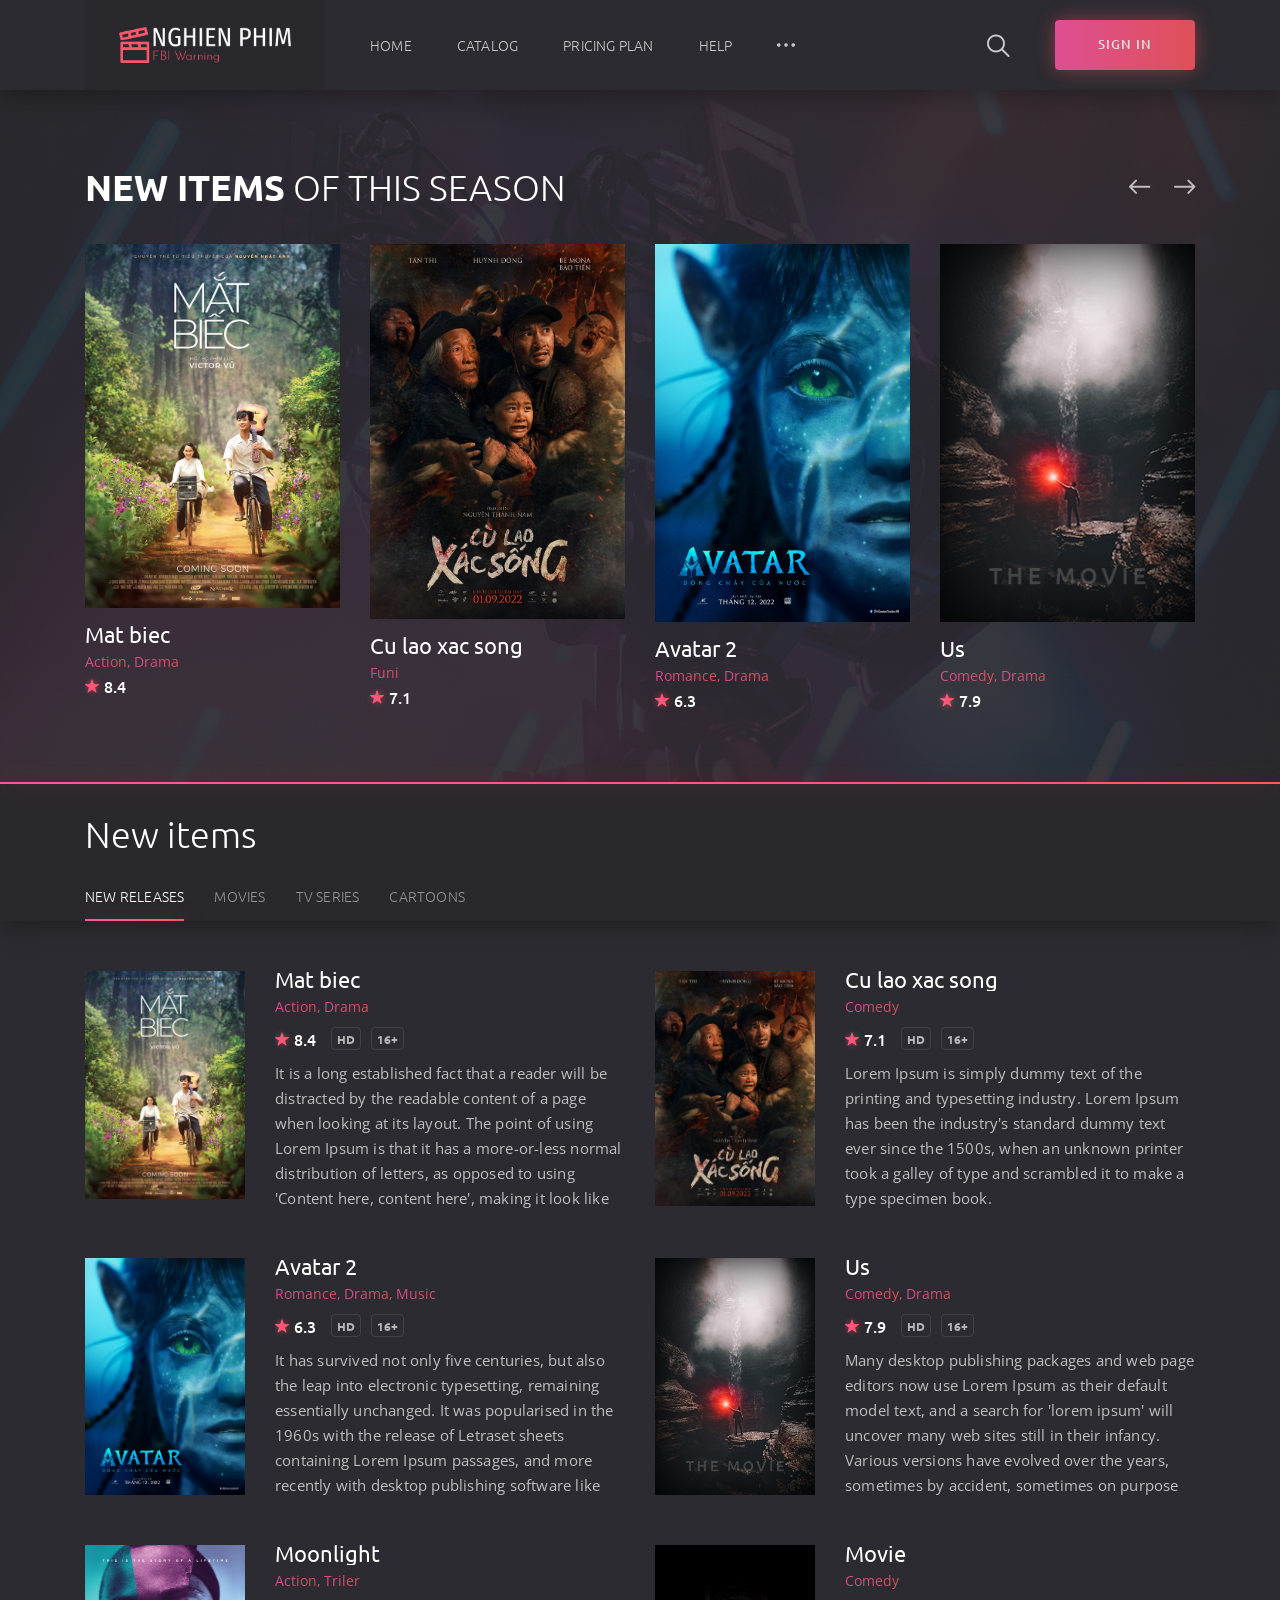
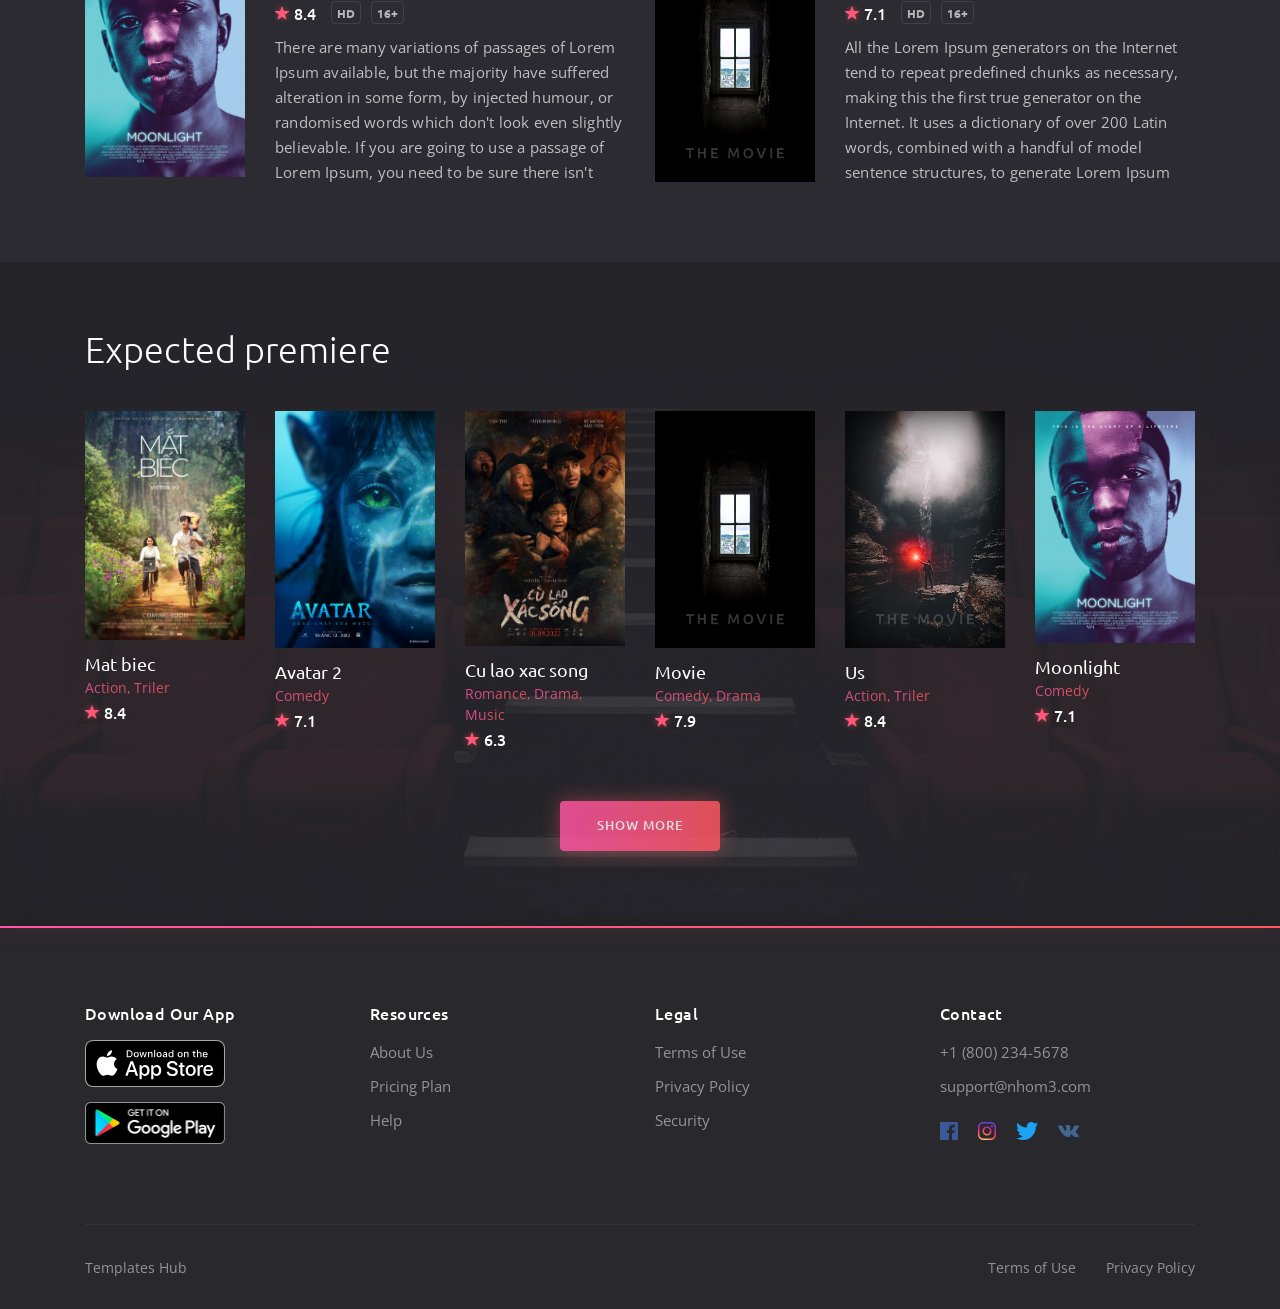
==== Project Nghien Phim/index.html @ 76149f02 "hiep 23/12" ====
<!DOCTYPE html>
<html lang="en">

<head>
	<meta charset="utf-8">
	<meta name="viewport" content="width=device-width, initial-scale=1, shrink-to-fit=no">

	<!-- Font -->
	<link href="https://fonts.googleapis.com/css?family=Open+Sans:400,600%7CUbuntu:300,400,500,700" rel="stylesheet">

	<!-- CSS -->
	<link rel="stylesheet" href="css/bootstrap-reboot.min.css">
	<link rel="stylesheet" href="css/bootstrap-grid.min.css">
	<link rel="stylesheet" href="css/owl.carousel.min.css">
	<link rel="stylesheet" href="css/jquery.mCustomScrollbar.min.css">
	<link rel="stylesheet" href="css/nouislider.min.css">
	<link rel="stylesheet" href="css/ionicons.min.css">
	<link rel="stylesheet" href="css/plyr.css">
	<link rel="stylesheet" href="css/photoswipe.css">
	<link rel="stylesheet" href="css/default-skin.css">
	<link rel="stylesheet" href="css/main.css">

	<!-- Favicons -->
	<link rel="icon" type="image/png" href="icon/favicon-32x32.png" sizes="32x32">
	<link rel="apple-touch-icon" href="icon/favicon-32x32.png">
	<link rel="apple-touch-icon" sizes="72x72" href="icon/apple-touch-icon-72x72.png">
	<link rel="apple-touch-icon" sizes="114x114" href="icon/apple-touch-icon-114x114.png">
	<link rel="apple-touch-icon" sizes="144x144" href="icon/apple-touch-icon-144x144.png">

	<meta name="description" content="">
	<meta name="keywords" content="">
	<meta name="author" content="Dmitry Volkov">
	<title>Nghien Phim - Online Movie Service</title>

</head>
<body class="body">
	
	<!-- header -->
	<header class="header">
		<div class="header__wrap">
			<div class="container">
				<div class="row">
					<div class="col-12">
						<div class="header__content">
							<!-- header logo -->
							<a href="index.html" class="header__logo">
								<img src="icon/logofbi.png" alt="">
							</a>
							<!-- end header logo -->

							<!-- header nav -->
							<ul class="header__nav">
								<!-- dropdown -->
								<li class="header__nav-item">
									<a class="dropdown-toggle header__nav-link" href="#" role="button" id="dropdownMenuHome" data-toggle="dropdown" aria-haspopup="true" aria-expanded="false">Home</a>

									<ul class="dropdown-menu header__dropdown-menu" aria-labelledby="dropdownMenuHome">
										<li><a href="index.html">Home slideshow bg</a></li>
										<li><a href="index2.html">Home static bg</a></li>
									</ul>
								</li>
								<!-- end dropdown -->

								<!-- dropdown -->
								<li class="header__nav-item">
									<a class="dropdown-toggle header__nav-link" href="#" role="button" id="dropdownMenuCatalog" data-toggle="dropdown" aria-haspopup="true" aria-expanded="false">Catalog</a>

									<ul class="dropdown-menu header__dropdown-menu" aria-labelledby="dropdownMenuCatalog">
										<li><a href="catalog1.html">Catalog Grid</a></li>
										<li><a href="catalog2.html">Catalog List</a></li>
										<li><a href="details1.html">Details Movie</a></li>
										<li><a href="details2.html">Details TV Series</a></li>
									</ul>
								</li>
								<!-- end dropdown -->

								<li class="header__nav-item">
									<a href="pricing.html" class="header__nav-link">Pricing Plan</a>
								</li>

								<li class="header__nav-item">
									<a href="faq.html" class="header__nav-link">Help</a>
								</li>

								<!-- dropdown -->
								<li class="dropdown header__nav-item">
									<a class="dropdown-toggle header__nav-link header__nav-link--more" href="#" role="button" id="dropdownMenuMore" data-toggle="dropdown" aria-haspopup="true" aria-expanded="false"><i class="icon ion-ios-more"></i></a>

									<ul class="dropdown-menu header__dropdown-menu" aria-labelledby="dropdownMenuMore">
										<li><a href="about.html">About</a></li>
										<li><a href="signin.html">Sign In</a></li>
										<li><a href="signup.html">Sign Up</a></li>
										<li><a href="404.html">404 Page</a></li>
									</ul>
								</li>
								<!-- end dropdown -->
							</ul>
							<!-- end header nav -->

							<!-- header auth -->
							<div class="header__auth">
								<button class="header__search-btn" type="button">
									<i class="icon ion-ios-search"></i>
								</button>

								<a href="signin.html" class="header__sign-in">
									<i class="icon ion-ios-log-in"></i>
									<span>sign in</span>
								</a>
							</div>
							<!-- end header auth -->

							<!-- header menu btn -->
							<button class="header__btn" type="button">
								<span></span>
								<span></span>
								<span></span>
							</button>
							<!-- end header menu btn -->
						</div>
					</div>
				</div>
			</div>
		</div>

		<!-- header search -->
		<form action="#" class="header__search">
			<div class="container">
				<div class="row">
					<div class="col-12">
						<div class="header__search-content">
							<input type="text" placeholder="Search for a movie, TV Series that you are looking for">

							<button type="button">search</button>
						</div>
					</div>
				</div>
			</div>
		</form>
		<!-- end header search -->
	</header>
	<!-- end header -->

	<!-- home -->
	<section class="home">
		<!-- home bg -->
		<div class="owl-carousel home__bg">
			<div class="item home__cover" data-bg="img/home/home__bg.jpg"></div>
			<div class="item home__cover" data-bg="img/home/home__bg2.jpg"></div>
			<div class="item home__cover" data-bg="img/home/home__bg3.jpg"></div>
			<div class="item home__cover" data-bg="img/home/home__bg4.jpg"></div>
		</div>
		<!-- end home bg -->

		<div class="container">
			<div class="row">
				<div class="col-12">
					<h1 class="home__title"><b>NEW ITEMS</b> OF THIS SEASON</h1>

					<button class="home__nav home__nav--prev" type="button">
						<i class="icon ion-ios-arrow-round-back"></i>
					</button>
					<button class="home__nav home__nav--next" type="button">
						<i class="icon ion-ios-arrow-round-forward"></i>
					</button>
				</div>

				<div class="col-12">
					<div class="owl-carousel home__carousel">
						<div class="item">
							<!-- card -->
							<div class="card card--big">
								<div class="card__cover">
									<img src="img/covers/cover.jpg" alt="">
									<a href="#" class="card__play">
										<i class="icon ion-ios-play"></i>
									</a>
								</div>
								<div class="card__content">
									<h3 class="card__title"><a href="#">Mat biec</a></h3>
									<span class="card__category">
										<a href="#">Action</a>
										<a href="#">Drama</a>
									</span>
									<span class="card__rate"><i class="icon ion-ios-star"></i>8.4</span>
								</div>
							</div>
							<!-- end card -->
						</div>

						<div class="item">
							<!-- card -->
							<div class="card card--big">
								<div class="card__cover">
									<img src="img/covers/cover2.jpg" alt="">
									<a href="#" class="card__play">
										<i class="icon ion-ios-play"></i>
									</a>
								</div>
								<div class="card__content">
									<h3 class="card__title"><a href="#">Cu lao xac song</a></h3>
									<span class="card__category">
										<a href="#">Funi</a>
									</span>
									<span class="card__rate"><i class="icon ion-ios-star"></i>7.1</span>
								</div>
							</div>
							<!-- end card -->
						</div>

						<div class="item">
							<!-- card -->
							<div class="card card--big">
								<div class="card__cover">
									<img src="img/covers/cover3.jpg" alt="">
									<a href="#" class="card__play">
										<i class="icon ion-ios-play"></i>
									</a>
								</div>
								<div class="card__content">
									<h3 class="card__title"><a href="#">Avatar 2</a></h3>
									<span class="card__category">
										<a href="#">Romance</a>
										<a href="#">Drama</a>
									</span>
									<span class="card__rate"><i class="icon ion-ios-star"></i>6.3</span>
								</div>
							</div>
							<!-- end card -->
						</div>

						<div class="item">
							<!-- card -->
							<div class="card card--big">
								<div class="card__cover">
									<img src="img/covers/cover4.jpg" alt="">
									<a href="#" class="card__play">
										<i class="icon ion-ios-play"></i>
									</a>
								</div>
								<div class="card__content">
									<h3 class="card__title"><a href="#">Us</a></h3>
									<span class="card__category">
										<a href="#">Comedy</a>
										<a href="#">Drama</a>
									</span>
									<span class="card__rate"><i class="icon ion-ios-star"></i>7.9</span>
								</div>
							</div>
							<!-- end card -->
						</div>
					</div>
				</div>
			</div>
		</div>
	</section>
	<!-- end home -->

	<!-- content -->
	<section class="content">
		<div class="content__head">
			<div class="container">
				<div class="row">
					<div class="col-12">
						<!-- content title -->
						<h2 class="content__title">New items</h2>
						<!-- end content title -->

						<!-- content tabs nav -->
						<ul class="nav nav-tabs content__tabs" id="content__tabs" role="tablist">
							<li class="nav-item">
								<a class="nav-link active" data-toggle="tab" href="#tab-1" role="tab" aria-controls="tab-1" aria-selected="true">NEW RELEASES</a>
							</li>

							<li class="nav-item">
								<a class="nav-link" data-toggle="tab" href="#tab-2" role="tab" aria-controls="tab-2" aria-selected="false">MOVIES</a>
							</li>

							<li class="nav-item">
								<a class="nav-link" data-toggle="tab" href="#tab-3" role="tab" aria-controls="tab-3" aria-selected="false">TV SERIES</a>
							</li>

							<li class="nav-item">
								<a class="nav-link" data-toggle="tab" href="#tab-4" role="tab" aria-controls="tab-4" aria-selected="false">CARTOONS</a>
							</li>
						</ul>
						<!-- end content tabs nav -->

						<!-- content mobile tabs nav -->
						<div class="content__mobile-tabs" id="content__mobile-tabs">
							<div class="content__mobile-tabs-btn dropdown-toggle" role="navigation" id="mobile-tabs" data-toggle="dropdown" aria-haspopup="true" aria-expanded="false">
								<input type="button" value="New items">
								<span></span>
							</div>

							<div class="content__mobile-tabs-menu dropdown-menu" aria-labelledby="mobile-tabs">
								<ul class="nav nav-tabs" role="tablist">
									<li class="nav-item"><a class="nav-link active" id="1-tab" data-toggle="tab" href="#tab-1" role="tab" aria-controls="tab-1" aria-selected="true">NEW RELEASES</a></li>

									<li class="nav-item"><a class="nav-link" id="2-tab" data-toggle="tab" href="#tab-2" role="tab" aria-controls="tab-2" aria-selected="false">MOVIES</a></li>

									<li class="nav-item"><a class="nav-link" id="3-tab" data-toggle="tab" href="#tab-3" role="tab" aria-controls="tab-3" aria-selected="false">TV SERIES</a></li>

									<li class="nav-item"><a class="nav-link" id="4-tab" data-toggle="tab" href="#tab-4" role="tab" aria-controls="tab-4" aria-selected="false">CARTOONS</a></li>
								</ul>
							</div>
						</div>
						<!-- end content mobile tabs nav -->
					</div>
				</div>
			</div>
		</div>

		<div class="container">
			<!-- content tabs -->
			<div class="tab-content" id="myTabContent">
				<div class="tab-pane fade show active" id="tab-1" role="tabpanel" aria-labelledby="1-tab">
					<div class="row">
						<!-- card -->
						<div class="col-6 col-sm-12 col-lg-6">
							<div class="card card--list">
								<div class="row">
									<div class="col-12 col-sm-4">
										<div class="card__cover">
											<img src="img/covers/cover.jpg" alt="">
											<a href="#" class="card__play">
												<i class="icon ion-ios-play"></i>
											</a>
										</div>
									</div>

									<div class="col-12 col-sm-8">
										<div class="card__content">
											<h3 class="card__title"><a href="#">Mat biec</a></h3>
											<span class="card__category">
												<a href="#">Action</a>
												<a href="#">Drama</a>
											</span>

											<div class="card__wrap">
												<span class="card__rate"><i class="icon ion-ios-star"></i>8.4</span>

												<ul class="card__list">
													<li>HD</li>
													<li>16+</li>
												</ul>
											</div>

											<div class="card__description">
												<p>It is a long established fact that a reader will be distracted by the readable content of a page when looking at its layout. The point of using Lorem Ipsum is that it has a more-or-less normal distribution of letters, as opposed to using 'Content here, content here', making it look like readable English.</p>
											</div>
										</div>
									</div>
								</div>
							</div>
						</div>
						<!-- end card -->

						<!-- card -->
						<div class="col-6 col-sm-12 col-lg-6">
							<div class="card card--list">
								<div class="row">
									<div class="col-12 col-sm-4">
										<div class="card__cover">
											<img src="img/covers/cover2.jpg" alt="">
											<a href="#" class="card__play">
												<i class="icon ion-ios-play"></i>
											</a>
										</div>
									</div>

									<div class="col-12 col-sm-8">
										<div class="card__content">
											<h3 class="card__title"><a href="#">Cu lao xac song</a></h3>
											<span class="card__category">
												<a href="#">Comedy</a>
											</span>

											<div class="card__wrap">
												<span class="card__rate"><i class="icon ion-ios-star"></i>7.1</span>

												<ul class="card__list">
													<li>HD</li>
													<li>16+</li>
												</ul>
											</div>

											<div class="card__description">
												<p>Lorem Ipsum is simply dummy text of the printing and typesetting industry. Lorem Ipsum has been the industry's standard dummy text ever since the 1500s, when an unknown printer took a galley of type and scrambled it to make a type specimen book.</p>
											</div>
										</div>
									</div>
								</div>
							</div>
						</div>
						<!-- end card -->

						<!-- card -->
						<div class="col-6 col-sm-12 col-lg-6">
							<div class="card card--list">
								<div class="row">
									<div class="col-12 col-sm-4">
										<div class="card__cover">
											<img src="img/covers/cover3.jpg" alt="">
											<a href="#" class="card__play">
												<i class="icon ion-ios-play"></i>
											</a>
										</div>
									</div>

									<div class="col-12 col-sm-8">
										<div class="card__content">
											<h3 class="card__title"><a href="#">Avatar 2</a></h3>
											<span class="card__category">
												<a href="#">Romance</a>
												<a href="#">Drama</a>
												<a href="#">Music</a>
											</span>

											<div class="card__wrap">
												<span class="card__rate"><i class="icon ion-ios-star"></i>6.3</span>

												<ul class="card__list">
													<li>HD</li>
													<li>16+</li>
												</ul>
											</div>

											<div class="card__description">
												<p>It has survived not only five centuries, but also the leap into electronic typesetting, remaining essentially unchanged. It was popularised in the 1960s with the release of Letraset sheets containing Lorem Ipsum passages, and more recently with desktop publishing software like Aldus PageMaker including versions of Lorem Ipsum.</p>
											</div>
										</div>
									</div>
								</div>
							</div>
						</div>
						<!-- end card -->

						<!-- card -->
						<div class="col-6 col-sm-12 col-lg-6">
							<div class="card card--list">
								<div class="row">
									<div class="col-12 col-sm-4">
										<div class="card__cover">
											<img src="img/covers/cover4.jpg" alt="">
											<a href="#" class="card__play">
												<i class="icon ion-ios-play"></i>
											</a>
										</div>
									</div>

									<div class="col-12 col-sm-8">
										<div class="card__content">
											<h3 class="card__title"><a href="#">Us</a></h3>
											<span class="card__category">
												<a href="#">Comedy</a>
												<a href="#">Drama</a>
											</span>

											<div class="card__wrap">
												<span class="card__rate"><i class="icon ion-ios-star"></i>7.9</span>

												<ul class="card__list">
													<li>HD</li>
													<li>16+</li>
												</ul>
											</div>

											<div class="card__description">
												<p>Many desktop publishing packages and web page editors now use Lorem Ipsum as their default model text, and a search for 'lorem ipsum' will uncover many web sites still in their infancy. Various versions have evolved over the years, sometimes by accident, sometimes on purpose (injected humour and the like).</p>
											</div>
										</div>
									</div>
								</div>
							</div>
						</div>
						<!-- end card -->

						<!-- card -->
						<div class="col-6 col-sm-12 col-lg-6">
							<div class="card card--list">
								<div class="row">
									<div class="col-12 col-sm-4">
										<div class="card__cover">
											<img src="img/covers/cover5.jpg" alt="">
											<a href="#" class="card__play">
												<i class="icon ion-ios-play"></i>
											</a>
										</div>
									</div>

									<div class="col-12 col-sm-8">
										<div class="card__content">
											<h3 class="card__title"><a href="#">Moonlight</a></h3>
											<span class="card__category">
												<a href="#">Action</a>
												<a href="#">Triler</a>
											</span>

											<div class="card__wrap">
												<span class="card__rate"><i class="icon ion-ios-star"></i>8.4</span>

												<ul class="card__list">
													<li>HD</li>
													<li>16+</li>
												</ul>
											</div>

											<div class="card__description">
												<p>There are many variations of passages of Lorem Ipsum available, but the majority have suffered alteration in some form, by injected humour, or randomised words which don't look even slightly believable. If you are going to use a passage of Lorem Ipsum, you need to be sure there isn't anything embarrassing hidden in the middle of text.</p>
											</div>
										</div>
									</div>
								</div>
							</div>
						</div>
						<!-- end card -->

						<!-- card -->
						<div class="col-6 col-sm-12 col-lg-6">
							<div class="card card--list">
								<div class="row">
									<div class="col-12 col-sm-4">
										<div class="card__cover">
											<img src="img/covers/cover6.jpg" alt="">
											<a href="#" class="card__play">
												<i class="icon ion-ios-play"></i>
											</a>
										</div>
									</div>

									<div class="col-12 col-sm-8">
										<div class="card__content">
											<h3 class="card__title"><a href="#">Movie</a></h3>
											<span class="card__category">
												<a href="#">Comedy</a>
											</span>

											<div class="card__wrap">
												<span class="card__rate"><i class="icon ion-ios-star"></i>7.1</span>

												<ul class="card__list">
													<li>HD</li>
													<li>16+</li>
												</ul>
											</div>

											<div class="card__description">
												<p>All the Lorem Ipsum generators on the Internet tend to repeat predefined chunks as necessary, making this the first true generator on the Internet. It uses a dictionary of over 200 Latin words, combined with a handful of model sentence structures, to generate Lorem Ipsum which looks reasonable. The generated Lorem Ipsum is therefore always free from repetition, injected humour, or non-characteristic words etc.</p>
											</div>
										</div>
									</div>
								</div>
							</div>
						</div>
						<!-- end card -->
					</div>
				</div>

				<div class="tab-pane fade" id="tab-2" role="tabpanel" aria-labelledby="2-tab">
					<div class="row">
						<!-- card -->
						<div class="col-6 col-sm-4 col-lg-3 col-xl-2">
							<div class="card">
								<div class="card__cover">
									<img src="img/covers/cover.jpg" alt="">
									<a href="#" class="card__play">
										<i class="icon ion-ios-play"></i>
									</a>
								</div>
								<div class="card__content">
									<h3 class="card__title"><a href="#">Mat biec</a></h3>
									<span class="card__category">
										<a href="#">Action</a>
										<a href="#">Drama</a>
									</span>
									<span class="card__rate"><i class="icon ion-ios-star"></i>8.4</span>
								</div>
							</div>
						</div>
						<!-- end card -->

						<!-- card -->
						<div class="col-6 col-sm-4 col-lg-3 col-xl-2">
							<div class="card">
								<div class="card__cover">
									<img src="img/covers/cover2.jpg" alt="">
									<a href="#" class="card__play">
										<i class="icon ion-ios-play"></i>
									</a>
								</div>
								<div class="card__content">
									<h3 class="card__title"><a href="#">Cu lao xac song</a></h3>
									<span class="card__category">
										<a href="#">Comedy</a>
									</span>
									<span class="card__rate"><i class="icon ion-ios-star"></i>7.1</span>
								</div>
							</div>
						</div>
						<!-- end card -->

						<!-- card -->
						<div class="col-6 col-sm-4 col-lg-3 col-xl-2">
							<div class="card">
								<div class="card__cover">
									<img src="img/covers/cover3.jpg" alt="">
									<a href="#" class="card__play">
										<i class="icon ion-ios-play"></i>
									</a>
								</div>
								<div class="card__content">
									<h3 class="card__title"><a href="#">Avatar 2</a></h3>
									<span class="card__category">
										<a href="#">Romance</a>
										<a href="#">Drama</a>
										<a href="#">Music</a>
									</span>
									<span class="card__rate"><i class="icon ion-ios-star"></i>6.3</span>
								</div>
							</div>
						</div>
						<!-- end card -->

						<!-- card -->
						<div class="col-6 col-sm-4 col-lg-3 col-xl-2">
							<div class="card">
								<div class="card__cover">
									<img src="img/covers/cover4.jpg" alt="">
									<a href="#" class="card__play">
										<i class="icon ion-ios-play"></i>
									</a>
								</div>
								<div class="card__content">
									<h3 class="card__title"><a href="#">Us</a></h3>
									<span class="card__category">
										<a href="#">Comedy</a>
										<a href="#">Drama</a>
									</span>
									<span class="card__rate"><i class="icon ion-ios-star"></i>7.9</span>
								</div>
							</div>
						</div>
						<!-- end card -->

						<!-- card -->
						<div class="col-6 col-sm-4 col-lg-3 col-xl-2">
							<div class="card">
								<div class="card__cover">
									<img src="img/covers/cover5.jpg" alt="">
									<a href="#" class="card__play">
										<i class="icon ion-ios-play"></i>
									</a>
								</div>
								<div class="card__content">
									<h3 class="card__title"><a href="#">Moonlight</a></h3>
									<span class="card__category">
										<a href="#">Action</a>
										<a href="#">Triler</a>
									</span>
									<span class="card__rate"><i class="icon ion-ios-star"></i>8.4</span>
								</div>
							</div>
						</div>
						<!-- end card -->

						<!-- card -->
						<div class="col-6 col-sm-4 col-lg-3 col-xl-2">
							<div class="card">
								<div class="card__cover">
									<img src="img/covers/cover6.jpg" alt="">
									<a href="#" class="card__play">
										<i class="icon ion-ios-play"></i>
									</a>
								</div>
								<div class="card__content">
									<h3 class="card__title"><a href="#">Movie</a></h3>
									<span class="card__category">
										<a href="#">Comedy</a>
									</span>
									<span class="card__rate"><i class="icon ion-ios-star"></i>7.1</span>
								</div>
							</div>
						</div>
						<!-- end card -->

						<!-- card -->
						<div class="col-6 col-sm-4 col-lg-3 col-xl-2">
							<div class="card">
								<div class="card__cover">
									<img src="img/covers/cover6.jpg" alt="">
									<a href="#" class="card__play">
										<i class="icon ion-ios-play"></i>
									</a>
								</div>
								<div class="card__content">
									<h3 class="card__title"><a href="#">Movie</a></h3>
									<span class="card__category">
										<a href="#">Romance</a>
										<a href="#">Drama</a>
										<a href="#">Music</a>
									</span>
									<span class="card__rate"><i class="icon ion-ios-star"></i>6.3</span>
								</div>
							</div>
						</div>
						<!-- end card -->

						<!-- card -->
						<div class="col-6 col-sm-4 col-lg-3 col-xl-2">
							<div class="card">
								<div class="card__cover">
									<img src="img/covers/cover5.jpg" alt="">
									<a href="#" class="card__play">
										<i class="icon ion-ios-play"></i>
									</a>
								</div>
								<div class="card__content">
									<h3 class="card__title"><a href="#">Blindspotting</a></h3>
									<span class="card__category">
										<a href="#">Comedy</a>
										<a href="#">Drama</a>
									</span>
									<span class="card__rate"><i class="icon ion-ios-star"></i>7.9</span>
								</div>
							</div>
						</div>
						<!-- end card -->

						<!-- card -->
						<div class="col-6 col-sm-4 col-lg-3 col-xl-2">
							<div class="card">
								<div class="card__cover">
									<img src="img/covers/cover4.jpg" alt="">
									<a href="#" class="card__play">
										<i class="icon ion-ios-play"></i>
									</a>
								</div>
								<div class="card__content">
									<h3 class="card__title"><a href="#">I Dream in Another Language</a></h3>
									<span class="card__category">
										<a href="#">Action</a>
										<a href="#">Triler</a>
									</span>
									<span class="card__rate"><i class="icon ion-ios-star"></i>8.4</span>
								</div>
							</div>
						</div>
						<!-- end card -->

						<!-- card -->
						<div class="col-6 col-sm-4 col-lg-3 col-xl-2">
							<div class="card">
								<div class="card__cover">
									<img src="img/covers/cover3.jpg" alt="">
									<a href="#" class="card__play">
										<i class="icon ion-ios-play"></i>
									</a>
								</div>
								<div class="card__content">
									<h3 class="card__title"><a href="#">Benched</a></h3>
									<span class="card__category">
										<a href="#">Comedy</a>
									</span>
									<span class="card__rate"><i class="icon ion-ios-star"></i>7.1</span>
								</div>
							</div>
						</div>
						<!-- end card -->

						<!-- card -->
						<div class="col-6 col-sm-4 col-lg-3 col-xl-2">
							<div class="card">
								<div class="card__cover">
									<img src="img/covers/cover2.jpg" alt="">
									<a href="#" class="card__play">
										<i class="icon ion-ios-play"></i>
									</a>
								</div>
								<div class="card__content">
									<h3 class="card__title"><a href="#">Movie</a></h3>
									<span class="card__category">
										<a href="#">Romance</a>
										<a href="#">Drama</a>
										<a href="#">Music</a>
									</span>
									<span class="card__rate"><i class="icon ion-ios-star"></i>6.3</span>
								</div>
							</div>
						</div>
						<!-- end card -->

						<!-- card -->
						<div class="col-6 col-sm-4 col-lg-3 col-xl-2">
							<div class="card">
								<div class="card__cover">
									<img src="img/covers/cover.jpg" alt="">
									<a href="#" class="card__play">
										<i class="icon ion-ios-play"></i>
									</a>
								</div>
								<div class="card__content">
									<h3 class="card__title"><a href="#">Blindspotting</a></h3>
									<span class="card__category">
										<a href="#">Comedy</a>
										<a href="#">Drama</a>
									</span>
									<span class="card__rate"><i class="icon ion-ios-star"></i>7.9</span>
								</div>
							</div>
						</div>
						<!-- end card -->
					</div>
				</div>

				<div class="tab-pane fade" id="tab-3" role="tabpanel" aria-labelledby="3-tab">
					<div class="row">
						<!-- card -->
						<div class="col-6 col-sm-4 col-lg-3 col-xl-2">
							<div class="card">
								<div class="card__cover">
									<img src="img/covers/cover2.jpg" alt="">
									<a href="#" class="card__play">
										<i class="icon ion-ios-play"></i>
									</a>
								</div>
								<div class="card__content">
									<h3 class="card__title"><a href="#">I Dream in Another Language</a></h3>
									<span class="card__category">
										<a href="#">Action</a>
										<a href="#">Triler</a>
									</span>
									<span class="card__rate"><i class="icon ion-ios-star"></i>8.4</span>
								</div>
							</div>
						</div>
						<!-- end card -->

						<!-- card -->
						<div class="col-6 col-sm-4 col-lg-3 col-xl-2">
							<div class="card">
								<div class="card__cover">
									<img src="img/covers/cover.jpg" alt="">
									<a href="#" class="card__play">
										<i class="icon ion-ios-play"></i>
									</a>
								</div>
								<div class="card__content">
									<h3 class="card__title"><a href="#">Benched</a></h3>
									<span class="card__category">
										<a href="#">Comedy</a>
									</span>
									<span class="card__rate"><i class="icon ion-ios-star"></i>7.1</span>
								</div>
							</div>
						</div>
						<!-- end card -->

						<!-- card -->
						<div class="col-6 col-sm-4 col-lg-3 col-xl-2">
							<div class="card">
								<div class="card__cover">
									<img src="img/covers/cover4.jpg" alt="">
									<a href="#" class="card__play">
										<i class="icon ion-ios-play"></i>
									</a>
								</div>
								<div class="card__content">
									<h3 class="card__title"><a href="#">Movie</a></h3>
									<span class="card__category">
										<a href="#">Romance</a>
										<a href="#">Drama</a>
										<a href="#">Music</a>
									</span>
									<span class="card__rate"><i class="icon ion-ios-star"></i>6.3</span>
								</div>
							</div>
						</div>
						<!-- end card -->

						<!-- card -->
						<div class="col-6 col-sm-4 col-lg-3 col-xl-2">
							<div class="card">
								<div class="card__cover">
									<img src="img/covers/cover3.jpg" alt="">
									<a href="#" class="card__play">
										<i class="icon ion-ios-play"></i>
									</a>
								</div>
								<div class="card__content">
									<h3 class="card__title"><a href="#">Blindspotting</a></h3>
									<span class="card__category">
										<a href="#">Comedy</a>
										<a href="#">Drama</a>
									</span>
									<span class="card__rate"><i class="icon ion-ios-star"></i>7.9</span>
								</div>
							</div>
						</div>
						<!-- end card -->

						<!-- card -->
						<div class="col-6 col-sm-4 col-lg-3 col-xl-2">
							<div class="card">
								<div class="card__cover">
									<img src="img/covers/cover6.jpg" alt="">
									<a href="#" class="card__play">
										<i class="icon ion-ios-play"></i>
									</a>
								</div>
								<div class="card__content">
									<h3 class="card__title"><a href="#">I Dream in Another Language</a></h3>
									<span class="card__category">
										<a href="#">Action</a>
										<a href="#">Triler</a>
									</span>
									<span class="card__rate"><i class="icon ion-ios-star"></i>8.4</span>
								</div>
							</div>
						</div>
						<!-- end card -->

						<!-- card -->
						<div class="col-6 col-sm-4 col-lg-3 col-xl-2">
							<div class="card">
								<div class="card__cover">
									<img src="img/covers/cover5.jpg" alt="">
									<a href="#" class="card__play">
										<i class="icon ion-ios-play"></i>
									</a>
								</div>
								<div class="card__content">
									<h3 class="card__title"><a href="#">Benched</a></h3>
									<span class="card__category">
										<a href="#">Comedy</a>
									</span>
									<span class="card__rate"><i class="icon ion-ios-star"></i>7.1</span>
								</div>
							</div>
						</div>
						<!-- end card -->

						<!-- card -->
						<div class="col-6 col-sm-4 col-lg-3 col-xl-2">
							<div class="card">
								<div class="card__cover">
									<img src="img/covers/cover5.jpg" alt="">
									<a href="#" class="card__play">
										<i class="icon ion-ios-play"></i>
									</a>
								</div>
								<div class="card__content">
									<h3 class="card__title"><a href="#">Movie</a></h3>
									<span class="card__category">
										<a href="#">Romance</a>
										<a href="#">Drama</a>
										<a href="#">Music</a>
									</span>
									<span class="card__rate"><i class="icon ion-ios-star"></i>6.3</span>
								</div>
							</div>
						</div>
						<!-- end card -->

						<!-- card -->
						<div class="col-6 col-sm-4 col-lg-3 col-xl-2">
							<div class="card">
								<div class="card__cover">
									<img src="img/covers/cover6.jpg" alt="">
									<a href="#" class="card__play">
										<i class="icon ion-ios-play"></i>
									</a>
								</div>
								<div class="card__content">
									<h3 class="card__title"><a href="#">Blindspotting</a></h3>
									<span class="card__category">
										<a href="#">Comedy</a>
										<a href="#">Drama</a>
									</span>
									<span class="card__rate"><i class="icon ion-ios-star"></i>7.9</span>
								</div>
							</div>
						</div>
						<!-- end card -->

						<!-- card -->
						<div class="col-6 col-sm-4 col-lg-3 col-xl-2">
							<div class="card">
								<div class="card__cover">
									<img src="img/covers/cover3.jpg" alt="">
									<a href="#" class="card__play">
										<i class="icon ion-ios-play"></i>
									</a>
								</div>
								<div class="card__content">
									<h3 class="card__title"><a href="#">I Dream in Another Language</a></h3>
									<span class="card__category">
										<a href="#">Action</a>
										<a href="#">Triler</a>
									</span>
									<span class="card__rate"><i class="icon ion-ios-star"></i>8.4</span>
								</div>
							</div>
						</div>
						<!-- end card -->

						<!-- card -->
						<div class="col-6 col-sm-4 col-lg-3 col-xl-2">
							<div class="card">
								<div class="card__cover">
									<img src="img/covers/cover4.jpg" alt="">
									<a href="#" class="card__play">
										<i class="icon ion-ios-play"></i>
									</a>
								</div>
								<div class="card__content">
									<h3 class="card__title"><a href="#">Benched</a></h3>
									<span class="card__category">
										<a href="#">Comedy</a>
									</span>
									<span class="card__rate"><i class="icon ion-ios-star"></i>7.1</span>
								</div>
							</div>
						</div>
						<!-- end card -->

						<!-- card -->
						<div class="col-6 col-sm-4 col-lg-3 col-xl-2">
							<div class="card">
								<div class="card__cover">
									<img src="img/covers/cover.jpg" alt="">
									<a href="#" class="card__play">
										<i class="icon ion-ios-play"></i>
									</a>
								</div>
								<div class="card__content">
									<h3 class="card__title"><a href="#">Movie</a></h3>
									<span class="card__category">
										<a href="#">Romance</a>
										<a href="#">Drama</a>
										<a href="#">Music</a>
									</span>
									<span class="card__rate"><i class="icon ion-ios-star"></i>6.3</span>
								</div>
							</div>
						</div>
						<!-- end card -->

						<!-- card -->
						<div class="col-6 col-sm-4 col-lg-3 col-xl-2">
							<div class="card">
								<div class="card__cover">
									<img src="img/covers/cover2.jpg" alt="">
									<a href="#" class="card__play">
										<i class="icon ion-ios-play"></i>
									</a>
								</div>
								<div class="card__content">
									<h3 class="card__title"><a href="#">Blindspotting</a></h3>
									<span class="card__category">
										<a href="#">Comedy</a>
										<a href="#">Drama</a>
									</span>
									<span class="card__rate"><i class="icon ion-ios-star"></i>7.9</span>
								</div>
							</div>
						</div>
						<!-- end card -->
					</div>
				</div>

				<div class="tab-pane fade" id="tab-4" role="tabpanel" aria-labelledby="4-tab">
					<div class="row">
						<!-- card -->
						<div class="col-6 col-sm-4 col-lg-3 col-xl-2">
							<div class="card">
								<div class="card__cover">
									<img src="img/covers/cover.jpg" alt="">
									<a href="#" class="card__play">
										<i class="icon ion-ios-play"></i>
									</a>
								</div>
								<div class="card__content">
									<h3 class="card__title"><a href="#">I Dream in Another Language</a></h3>
									<span class="card__category">
										<a href="#">Action</a>
										<a href="#">Triler</a>
									</span>
									<span class="card__rate"><i class="icon ion-ios-star"></i>8.4</span>
								</div>
							</div>
						</div>
						<!-- end card -->

						<!-- card -->
						<div class="col-6 col-sm-4 col-lg-3 col-xl-2">
							<div class="card">
								<div class="card__cover">
									<img src="img/covers/cover3.jpg" alt="">
									<a href="#" class="card__play">
										<i class="icon ion-ios-play"></i>
									</a>
								</div>
								<div class="card__content">
									<h3 class="card__title"><a href="#">Benched</a></h3>
									<span class="card__category">
										<a href="#">Comedy</a>
									</span>
									<span class="card__rate"><i class="icon ion-ios-star"></i>7.1</span>
								</div>
							</div>
						</div>
						<!-- end card -->

						<!-- card -->
						<div class="col-6 col-sm-4 col-lg-3 col-xl-2">
							<div class="card">
								<div class="card__cover">
									<img src="img/covers/cover2.jpg" alt="">
									<a href="#" class="card__play">
										<i class="icon ion-ios-play"></i>
									</a>
								</div>
								<div class="card__content">
									<h3 class="card__title"><a href="#">Movie</a></h3>
									<span class="card__category">
										<a href="#">Romance</a>
										<a href="#">Drama</a>
										<a href="#">Music</a>
									</span>
									<span class="card__rate"><i class="icon ion-ios-star"></i>6.3</span>
								</div>
							</div>
						</div>
						<!-- end card -->

						<!-- card -->
						<div class="col-6 col-sm-4 col-lg-3 col-xl-2">
							<div class="card">
								<div class="card__cover">
									<img src="img/covers/cover6.jpg" alt="">
									<a href="#" class="card__play">
										<i class="icon ion-ios-play"></i>
									</a>
								</div>
								<div class="card__content">
									<h3 class="card__title"><a href="#">Blindspotting</a></h3>
									<span class="card__category">
										<a href="#">Comedy</a>
										<a href="#">Drama</a>
									</span>
									<span class="card__rate"><i class="icon ion-ios-star"></i>7.9</span>
								</div>
							</div>
						</div>
						<!-- end card -->

						<!-- card -->
						<div class="col-6 col-sm-4 col-lg-3 col-xl-2">
							<div class="card">
								<div class="card__cover">
									<img src="img/covers/cover4.jpg" alt="">
									<a href="#" class="card__play">
										<i class="icon ion-ios-play"></i>
									</a>
								</div>
								<div class="card__content">
									<h3 class="card__title"><a href="#">I Dream in Another Language</a></h3>
									<span class="card__category">
										<a href="#">Action</a>
										<a href="#">Triler</a>
									</span>
									<span class="card__rate"><i class="icon ion-ios-star"></i>8.4</span>
								</div>
							</div>
						</div>
						<!-- end card -->

						<!-- card -->
						<div class="col-6 col-sm-4 col-lg-3 col-xl-2">
							<div class="card">
								<div class="card__cover">
									<img src="img/covers/cover5.jpg" alt="">
									<a href="#" class="card__play">
										<i class="icon ion-ios-play"></i>
									</a>
								</div>
								<div class="card__content">
									<h3 class="card__title"><a href="#">Benched</a></h3>
									<span class="card__category">
										<a href="#">Comedy</a>
									</span>
									<span class="card__rate"><i class="icon ion-ios-star"></i>7.1</span>
								</div>
							</div>
						</div>
						<!-- end card -->

						<!-- card -->
						<div class="col-6 col-sm-4 col-lg-3 col-xl-2">
							<div class="card">
								<div class="card__cover">
									<img src="img/covers/cover6.jpg" alt="">
									<a href="#" class="card__play">
										<i class="icon ion-ios-play"></i>
									</a>
								</div>
								<div class="card__content">
									<h3 class="card__title"><a href="#">Movie</a></h3>
									<span class="card__category">
										<a href="#">Romance</a>
										<a href="#">Drama</a>
										<a href="#">Music</a>
									</span>
									<span class="card__rate"><i class="icon ion-ios-star"></i>6.3</span>
								</div>
							</div>
						</div>
						<!-- end card -->

						<!-- card -->
						<div class="col-6 col-sm-4 col-lg-3 col-xl-2">
							<div class="card">
								<div class="card__cover">
									<img src="img/covers/cover5.jpg" alt="">
									<a href="#" class="card__play">
										<i class="icon ion-ios-play"></i>
									</a>
								</div>
								<div class="card__content">
									<h3 class="card__title"><a href="#">Blindspotting</a></h3>
									<span class="card__category">
										<a href="#">Comedy</a>
										<a href="#">Drama</a>
									</span>
									<span class="card__rate"><i class="icon ion-ios-star"></i>7.9</span>
								</div>
							</div>
						</div>
						<!-- end card -->

						<!-- card -->
						<div class="col-6 col-sm-4 col-lg-3 col-xl-2">
							<div class="card">
								<div class="card__cover">
									<img src="img/covers/cover4.jpg" alt="">
									<a href="#" class="card__play">
										<i class="icon ion-ios-play"></i>
									</a>
								</div>
								<div class="card__content">
									<h3 class="card__title"><a href="#">I Dream in Another Language</a></h3>
									<span class="card__category">
										<a href="#">Action</a>
										<a href="#">Triler</a>
									</span>
									<span class="card__rate"><i class="icon ion-ios-star"></i>8.4</span>
								</div>
							</div>
						</div>
						<!-- end card -->

						<!-- card -->
						<div class="col-6 col-sm-4 col-lg-3 col-xl-2">
							<div class="card">
								<div class="card__cover">
									<img src="img/covers/cover3.jpg" alt="">
									<a href="#" class="card__play">
										<i class="icon ion-ios-play"></i>
									</a>
								</div>
								<div class="card__content">
									<h3 class="card__title"><a href="#">Benched</a></h3>
									<span class="card__category">
										<a href="#">Comedy</a>
									</span>
									<span class="card__rate"><i class="icon ion-ios-star"></i>7.1</span>
								</div>
							</div>
						</div>
						<!-- end card -->

						<!-- card -->
						<div class="col-6 col-sm-4 col-lg-3 col-xl-2">
							<div class="card">
								<div class="card__cover">
									<img src="img/covers/cover2.jpg" alt="">
									<a href="#" class="card__play">
										<i class="icon ion-ios-play"></i>
									</a>
								</div>
								<div class="card__content">
									<h3 class="card__title"><a href="#">Movie</a></h3>
									<span class="card__category">
										<a href="#">Romance</a>
										<a href="#">Drama</a>
										<a href="#">Music</a>
									</span>
									<span class="card__rate"><i class="icon ion-ios-star"></i>6.3</span>
								</div>
							</div>
						</div>
						<!-- end card -->

						<!-- card -->
						<div class="col-6 col-sm-4 col-lg-3 col-xl-2">
							<div class="card">
								<div class="card__cover">
									<img src="img/covers/cover.jpg" alt="">
									<a href="#" class="card__play">
										<i class="icon ion-ios-play"></i>
									</a>
								</div>
								<div class="card__content">
									<h3 class="card__title"><a href="#">Blindspotting</a></h3>
									<span class="card__category">
										<a href="#">Comedy</a>
										<a href="#">Drama</a>
									</span>
									<span class="card__rate"><i class="icon ion-ios-star"></i>7.9</span>
								</div>
							</div>
						</div>
						<!-- end card -->
					</div>
				</div>
			</div>
			<!-- end content tabs -->
		</div>
	</section>
	<!-- end content -->

	<!-- expected premiere -->
	<section class="section section--bg" data-bg="img/section/section.jpg">
		<div class="container">
			<div class="row">
				<!-- section title -->
				<div class="col-12">
					<h2 class="section__title">Expected premiere</h2>
				</div>
				<!-- end section title -->

				<!-- card -->
				<div class="col-6 col-sm-4 col-lg-3 col-xl-2">
					<div class="card">
						<div class="card__cover">
							<img src="img/covers/cover.jpg" alt="">
							<a href="#" class="card__play">
								<i class="icon ion-ios-play"></i>
							</a>
						</div>
						<div class="card__content">
							<h3 class="card__title"><a href="#">Mat biec</a></h3>
							<span class="card__category">
								<a href="#">Action</a>
								<a href="#">Triler</a>
							</span>
							<span class="card__rate"><i class="icon ion-ios-star"></i>8.4</span>
						</div>
					</div>
				</div>
				<!-- end card -->

				<!-- card -->
				<div class="col-6 col-sm-4 col-lg-3 col-xl-2">
					<div class="card">
						<div class="card__cover">
							<img src="img/covers/cover3.jpg" alt="">
							<a href="#" class="card__play">
								<i class="icon ion-ios-play"></i>
							</a>
						</div>
						<div class="card__content">
							<h3 class="card__title"><a href="#">Avatar 2</a></h3>
							<span class="card__category">
								<a href="#">Comedy</a>
							</span>
							<span class="card__rate"><i class="icon ion-ios-star"></i>7.1</span>
						</div>
					</div>
				</div>
				<!-- end card -->

				<!-- card -->
				<div class="col-6 col-sm-4 col-lg-3 col-xl-2">
					<div class="card">
						<div class="card__cover">
							<img src="img/covers/cover2.jpg" alt="">
							<a href="#" class="card__play">
								<i class="icon ion-ios-play"></i>
							</a>
						</div>
						<div class="card__content">
							<h3 class="card__title"><a href="#">Cu lao xac song</a></h3>
							<span class="card__category">
								<a href="#">Romance</a>
								<a href="#">Drama</a>
								<a href="#">Music</a>
							</span>
							<span class="card__rate"><i class="icon ion-ios-star"></i>6.3</span>
						</div>
					</div>
				</div>
				<!-- end card -->

				<!-- card -->
				<div class="col-6 col-sm-4 col-lg-3 col-xl-2">
					<div class="card">
						<div class="card__cover">
							<img src="img/covers/cover6.jpg" alt="">
							<a href="#" class="card__play">
								<i class="icon ion-ios-play"></i>
							</a>
						</div>
						<div class="card__content">
							<h3 class="card__title"><a href="#">Movie</a></h3>
							<span class="card__category">
								<a href="#">Comedy</a>
								<a href="#">Drama</a>
							</span>
							<span class="card__rate"><i class="icon ion-ios-star"></i>7.9</span>
						</div>
					</div>
				</div>
				<!-- end card -->

				<!-- card -->
				<div class="col-6 col-sm-4 col-lg-3 col-xl-2">
					<div class="card">
						<div class="card__cover">
							<img src="img/covers/cover4.jpg" alt="">
							<a href="#" class="card__play">
								<i class="icon ion-ios-play"></i>
							</a>
						</div>
						<div class="card__content">
							<h3 class="card__title"><a href="#">Us</a></h3>
							<span class="card__category">
								<a href="#">Action</a>
								<a href="#">Triler</a>
							</span>
							<span class="card__rate"><i class="icon ion-ios-star"></i>8.4</span>
						</div>
					</div>
				</div>
				<!-- end card -->

				<!-- card -->
				<div class="col-6 col-sm-4 col-lg-3 col-xl-2">
					<div class="card">
						<div class="card__cover">
							<img src="img/covers/cover5.jpg" alt="">
							<a href="#" class="card__play">
								<i class="icon ion-ios-play"></i>
							</a>
						</div>
						<div class="card__content">
							<h3 class="card__title"><a href="#">Moonlight</a></h3>
							<span class="card__category">
								<a href="#">Comedy</a>
							</span>
							<span class="card__rate"><i class="icon ion-ios-star"></i>7.1</span>
						</div>
					</div>
				</div>
				<!-- end card -->

				<!-- section btn -->
				<div class="col-12">
					<a href="#" class="section__btn">Show more</a>
				</div>
				<!-- end section btn -->
			</div>
		</div>
	</section>
	<!-- end expected premiere -->
	<!-- footer -->
	<footer class="footer">
		<div class="container">
			<div class="row">
				<!-- footer list -->
				<div class="col-12 col-md-3">
					<h6 class="footer__title">Download Our App</h6>
					<ul class="footer__app">
						<li><a href="#"><img src="img/Download_on_the_App_Store_Badge.svg" alt=""></a></li>
						<li><a href="#"><img src="img/google-play-badge.png" alt=""></a></li>
					</ul>
				</div>
				<!-- end footer list -->

				<!-- footer list -->
				<div class="col-6 col-sm-4 col-md-3">
					<h6 class="footer__title">Resources</h6>
					<ul class="footer__list">
						<li><a href="#">About Us</a></li>
						<li><a href="#">Pricing Plan</a></li>
						<li><a href="#">Help</a></li>
					</ul>
				</div>
				<!-- end footer list -->

				<!-- footer list -->
				<div class="col-6 col-sm-4 col-md-3">
					<h6 class="footer__title">Legal</h6>
					<ul class="footer__list">
						<li><a href="#">Terms of Use</a></li>
						<li><a href="#">Privacy Policy</a></li>
						<li><a href="#">Security</a></li>
					</ul>
				</div>
				<!-- end footer list -->

				<!-- footer list -->
				<div class="col-12 col-sm-4 col-md-3">
					<h6 class="footer__title">Contact</h6>
					<ul class="footer__list">
						<li><a href="tel:+18002345678">+1 (800) 234-5678</a></li>
						<li><a href="mailto:support@moviego.com">support@nhom3.com</a></li>
					</ul>
					<ul class="footer__social">
						<li class="facebook"><a href="#"><i class="icon ion-logo-facebook"></i></a></li>
						<li class="instagram"><a href="#"><i class="icon ion-logo-instagram"></i></a></li>
						<li class="twitter"><a href="#"><i class="icon ion-logo-twitter"></i></a></li>
						<li class="vk"><a href="#"><i class="icon ion-logo-vk"></i></a></li>
					</ul>
				</div>
				<!-- end footer list -->

				<!-- footer copyright -->
				<div class="col-12">
					<div class="footer__copyright">
						<small><a target="_blank" href="https://www.templateshub.net">Templates Hub</a></small>

						<ul>
							<li><a href="#">Terms of Use</a></li>
							<li><a href="#">Privacy Policy</a></li>
						</ul>
					</div>
				</div>
				<!-- end footer copyright -->
			</div>
		</div>
	</footer>
	<!-- end footer -->

	<!-- JS -->
	<script src="js/jquery-3.3.1.min.js"></script>
	<script src="js/bootstrap.bundle.min.js"></script>
	<script src="js/owl.carousel.min.js"></script>
	<script src="js/jquery.mousewheel.min.js"></script>
	<script src="js/jquery.mCustomScrollbar.min.js"></script>
	<script src="js/wNumb.js"></script>
	<script src="js/nouislider.min.js"></script>
	<script src="js/plyr.min.js"></script>
	<script src="js/jquery.morelines.min.js"></script>
	<script src="js/photoswipe.min.js"></script>
	<script src="js/photoswipe-ui-default.min.js"></script>
	<script src="js/main.js"></script>
</body>

</html>
---- Project Nghien Phim/css/nouislider.min.css ----
/*! nouislider - 11.1.0 - 2018-04-02 11:18:13 */.noUi-target,.noUi-target *{-webkit-touch-callout:none;-webkit-tap-highlight-color:transparent;-webkit-user-select:none;-ms-touch-action:none;touch-action:none;-ms-user-select:none;-moz-user-select:none;user-select:none;-moz-box-sizing:border-box;box-sizing:border-box}.noUi-target{position:relative;direction:ltr}.noUi-base,.noUi-connects{width:100%;height:100%;position:relative;z-index:1}.noUi-connects{overflow:hidden;z-index:0}.noUi-connect,.noUi-origin{will-change:transform;position:absolute;z-index:1;top:0;left:0;height:100%;width:100%;-ms-transform-origin:0 0;-webkit-transform-origin:0 0;transform-origin:0 0}html:not([dir=rtl]) .noUi-horizontal .noUi-origin{left:auto;right:0}.noUi-vertical .noUi-origin{width:0}.noUi-horizontal .noUi-origin{height:0}.noUi-handle{position:absolute}.noUi-state-tap .noUi-connect,.noUi-state-tap .noUi-origin{-webkit-transition:transform .3s;transition:transform .3s}.noUi-state-drag *{cursor:inherit!important}.noUi-horizontal{height:18px}.noUi-horizontal .noUi-handle{width:34px;height:28px;left:-17px;top:-6px}.noUi-vertical{width:18px}.noUi-vertical .noUi-handle{width:28px;height:34px;left:-6px;top:-17px}html:not([dir=rtl]) .noUi-horizontal .noUi-handle{right:-17px;left:auto}.noUi-target{background:#FAFAFA;border-radius:4px;border:1px solid #D3D3D3;box-shadow:inset 0 1px 1px #F0F0F0,0 3px 6px -5px #BBB}.noUi-connects{border-radius:3px}.noUi-connect{background:#3FB8AF}.noUi-draggable{cursor:ew-resize}.noUi-vertical .noUi-draggable{cursor:ns-resize}.noUi-handle{border:1px solid #D9D9D9;border-radius:3px;background:#FFF;cursor:default;box-shadow:inset 0 0 1px #FFF,inset 0 1px 7px #EBEBEB,0 3px 6px -3px #BBB}.noUi-active{box-shadow:inset 0 0 1px #FFF,inset 0 1px 7px #DDD,0 3px 6px -3px #BBB}.noUi-handle:after,.noUi-handle:before{content:"";display:block;position:absolute;height:14px;width:1px;background:#E8E7E6;left:14px;top:6px}.noUi-handle:after{left:17px}.noUi-vertical .noUi-handle:after,.noUi-vertical .noUi-handle:before{width:14px;height:1px;left:6px;top:14px}.noUi-vertical .noUi-handle:after{top:17px}[disabled] .noUi-connect{background:#B8B8B8}[disabled] .noUi-handle,[disabled].noUi-handle,[disabled].noUi-target{cursor:not-allowed}.noUi-pips,.noUi-pips *{-moz-box-sizing:border-box;box-sizing:border-box}.noUi-pips{position:absolute;color:#999}.noUi-value{position:absolute;white-space:nowrap;text-align:center}.noUi-value-sub{color:#ccc;font-size:10px}.noUi-marker{position:absolute;background:#CCC}.noUi-marker-large,.noUi-marker-sub{background:#AAA}.noUi-pips-horizontal{padding:10px 0;height:80px;top:100%;left:0;width:100%}.noUi-value-horizontal{-webkit-transform:translate(-50%,50%);transform:translate(-50%,50%)}.noUi-rtl .noUi-value-horizontal{-webkit-transform:translate(50%,50%);transform:translate(50%,50%)}.noUi-marker-horizontal.noUi-marker{margin-left:-1px;width:2px;height:5px}.noUi-marker-horizontal.noUi-marker-sub{height:10px}.noUi-marker-horizontal.noUi-marker-large{height:15px}.noUi-pips-vertical{padding:0 10px;height:100%;top:0;left:100%}.noUi-value-vertical{-webkit-transform:translate(0,-50%);transform:translate(0,-50%,0);padding-left:25px}.noUi-rtl .noUi-value-vertical{-webkit-transform:translate(0,50%);transform:translate(0,50%)}.noUi-marker-vertical.noUi-marker{width:5px;height:2px;margin-top:-1px}.noUi-marker-vertical.noUi-marker-sub{width:10px}.noUi-marker-vertical.noUi-marker-large{width:15px}.noUi-tooltip{display:block;position:absolute;border:1px solid #D9D9D9;border-radius:3px;background:#fff;color:#000;padding:5px;text-align:center;white-space:nowrap}.noUi-horizontal .noUi-tooltip{-webkit-transform:translate(-50%,0);transform:translate(-50%,0);left:50%;bottom:120%}.noUi-vertical .noUi-tooltip{-webkit-transform:translate(0,-50%);transform:translate(0,-50%);top:50%;right:120%}
---- Project Nghien Phim/css/default-skin.css ----
/*! PhotoSwipe Default UI CSS by Dmitry Semenov | photoswipe.com | MIT license */
/*

	Contents:

	1. Buttons
	2. Share modal and links
	3. Index indicator ("1 of X" counter)
	4. Caption
	5. Loading indicator
	6. Additional styles (root element, top bar, idle state, hidden state, etc.)

*/
/*
	
	1. Buttons

 */
/* <button> css reset */
.pswp__button {
  width: 44px;
  height: 44px;
  position: relative;
  background: none;
  cursor: pointer;
  overflow: visible;
  -webkit-appearance: none;
  display: block;
  border: 0;
  padding: 0;
  margin: 0;
  float: right;
  opacity: 0.75;
  -webkit-transition: opacity 0.2s;
          transition: opacity 0.2s;
  -webkit-box-shadow: none;
          box-shadow: none; }
  .pswp__button:focus, .pswp__button:hover {
    opacity: 1; }
  .pswp__button:active {
    outline: none;
    opacity: 0.9; }
  .pswp__button::-moz-focus-inner {
    padding: 0;
    border: 0; }

/* pswp__ui--over-close class it added when mouse is over element that should close gallery */
.pswp__ui--over-close .pswp__button--close {
  opacity: 1; }

.pswp__button,
.pswp__button--arrow--left:before,
.pswp__button--arrow--right:before {
  background: url(default-skin.html) 0 0 no-repeat;
  background-size: 264px 88px;
  width: 44px;
  height: 44px; }

@media (-webkit-min-device-pixel-ratio: 1.1), (-webkit-min-device-pixel-ratio: 1.09375), (min-resolution: 105dpi), (min-resolution: 1.1dppx) {
  /* Serve SVG sprite if browser supports SVG and resolution is more than 105dpi */
  .pswp--svg .pswp__button,
  .pswp--svg .pswp__button--arrow--left:before,
  .pswp--svg .pswp__button--arrow--right:before {
    background-image: url(default-skin-2.html); }
  .pswp--svg .pswp__button--arrow--left,
  .pswp--svg .pswp__button--arrow--right {
    background: none; } }

.pswp__button--close {
  background-position: 0 -44px; }

.pswp__button--share {
  background-position: -44px -44px; }

.pswp__button--fs {
  display: none; }

.pswp--supports-fs .pswp__button--fs {
  display: block; }

.pswp--fs .pswp__button--fs {
  background-position: -44px 0; }

.pswp__button--zoom {
  display: none;
  background-position: -88px 0; }

.pswp--zoom-allowed .pswp__button--zoom {
  display: block; }

.pswp--zoomed-in .pswp__button--zoom {
  background-position: -132px 0; }

/* no arrows on touch screens */
.pswp--touch .pswp__button--arrow--left,
.pswp--touch .pswp__button--arrow--right {
  visibility: hidden; }

/*
	Arrow buttons hit area
	(icon is added to :before pseudo-element)
*/
.pswp__button--arrow--left,
.pswp__button--arrow--right {
  background: none;
  top: 50%;
  margin-top: -50px;
  width: 70px;
  height: 100px;
  position: absolute; }

.pswp__button--arrow--left {
  left: 0; }

.pswp__button--arrow--right {
  right: 0; }

.pswp__button--arrow--left:before,
.pswp__button--arrow--right:before {
  content: '';
  top: 35px;
  background-color: rgba(0, 0, 0, 0.3);
  height: 30px;
  width: 32px;
  position: absolute; }

.pswp__button--arrow--left:before {
  left: 6px;
  background-position: -138px -44px; }

.pswp__button--arrow--right:before {
  right: 6px;
  background-position: -94px -44px; }

/*

	2. Share modal/popup and links

 */
.pswp__counter,
.pswp__share-modal {
  -webkit-user-select: none;
  -moz-user-select: none;
  -ms-user-select: none;
      user-select: none; }

.pswp__share-modal {
  display: block;
  background: rgba(0, 0, 0, 0.5);
  width: 100%;
  height: 100%;
  top: 0;
  left: 0;
  padding: 10px;
  position: absolute;
  z-index: 1600;
  opacity: 0;
  -webkit-transition: opacity 0.25s ease-out;
          transition: opacity 0.25s ease-out;
  -webkit-backface-visibility: hidden;
  will-change: opacity; }

.pswp__share-modal--hidden {
  display: none; }

.pswp__share-tooltip {
  z-index: 1620;
  position: absolute;
  background: #FFF;
  top: 56px;
  border-radius: 2px;
  display: block;
  width: auto;
  right: 44px;
  -webkit-box-shadow: 0 2px 5px rgba(0, 0, 0, 0.25);
          box-shadow: 0 2px 5px rgba(0, 0, 0, 0.25);
  -webkit-transform: translateY(6px);
      -ms-transform: translateY(6px);
          transform: translateY(6px);
  -webkit-transition: -webkit-transform 0.25s;
          transition: transform 0.25s;
  -webkit-backface-visibility: hidden;
  will-change: transform; }
  .pswp__share-tooltip a {
    display: block;
    padding: 8px 12px;
    color: #000;
    text-decoration: none;
    font-size: 14px;
    line-height: 18px; }
    .pswp__share-tooltip a:hover {
      text-decoration: none;
      color: #000; }
    .pswp__share-tooltip a:first-child {
      /* round corners on the first/last list item */
      border-radius: 2px 2px 0 0; }
    .pswp__share-tooltip a:last-child {
      border-radius: 0 0 2px 2px; }

.pswp__share-modal--fade-in {
  opacity: 1; }
  .pswp__share-modal--fade-in .pswp__share-tooltip {
    -webkit-transform: translateY(0);
        -ms-transform: translateY(0);
            transform: translateY(0); }

/* increase size of share links on touch devices */
.pswp--touch .pswp__share-tooltip a {
  padding: 16px 12px; }

a.pswp__share--facebook:before {
  content: '';
  display: block;
  width: 0;
  height: 0;
  position: absolute;
  top: -12px;
  right: 15px;
  border: 6px solid transparent;
  border-bottom-color: #FFF;
  -webkit-pointer-events: none;
  -moz-pointer-events: none;
  pointer-events: none; }

a.pswp__share--facebook:hover {
  background: #3E5C9A;
  color: #FFF; }
  a.pswp__share--facebook:hover:before {
    border-bottom-color: #3E5C9A; }

a.pswp__share--twitter:hover {
  background: #55ACEE;
  color: #FFF; }

a.pswp__share--pinterest:hover {
  background: #CCC;
  color: #CE272D; }

a.pswp__share--download:hover {
  background: #DDD; }

/*

	3. Index indicator ("1 of X" counter)

 */
.pswp__counter {
  position: absolute;
  left: 0;
  top: 0;
  height: 44px;
  font-size: 13px;
  line-height: 44px;
  color: #FFF;
  opacity: 0.75;
  padding: 0 10px; }

/*
	
	4. Caption

 */
.pswp__caption {
  position: absolute;
  left: 0;
  bottom: 0;
  width: 100%;
  min-height: 44px; }
  .pswp__caption small {
    font-size: 11px;
    color: #BBB; }

.pswp__caption__center {
  text-align: left;
  max-width: 420px;
  margin: 0 auto;
  font-size: 13px;
  padding: 10px;
  line-height: 20px;
  color: #CCC; }

.pswp__caption--empty {
  display: none; }

/* Fake caption element, used to calculate height of next/prev image */
.pswp__caption--fake {
  visibility: hidden; }

/*

	5. Loading indicator (preloader)

	You can play with it here - http://codepen.io/dimsemenov/pen/yyBWoR

 */
.pswp__preloader {
  width: 44px;
  height: 44px;
  position: absolute;
  top: 0;
  left: 50%;
  margin-left: -22px;
  opacity: 0;
  -webkit-transition: opacity 0.25s ease-out;
          transition: opacity 0.25s ease-out;
  will-change: opacity;
  direction: ltr; }

.pswp__preloader__icn {
  width: 20px;
  height: 20px;
  margin: 12px; }

.pswp__preloader--active {
  opacity: 1; }
  .pswp__preloader--active .pswp__preloader__icn {
    /* We use .gif in browsers that don't support CSS animation */
    background: url(preloader.html) 0 0 no-repeat; }

.pswp--css_animation .pswp__preloader--active {
  opacity: 1; }
  .pswp--css_animation .pswp__preloader--active .pswp__preloader__icn {
    -webkit-animation: clockwise 500ms linear infinite;
            animation: clockwise 500ms linear infinite; }
  .pswp--css_animation .pswp__preloader--active .pswp__preloader__donut {
    -webkit-animation: donut-rotate 1000ms cubic-bezier(0.4, 0, 0.22, 1) infinite;
            animation: donut-rotate 1000ms cubic-bezier(0.4, 0, 0.22, 1) infinite; }

.pswp--css_animation .pswp__preloader__icn {
  background: none;
  opacity: 0.75;
  width: 14px;
  height: 14px;
  position: absolute;
  left: 15px;
  top: 15px;
  margin: 0; }

.pswp--css_animation .pswp__preloader__cut {
  /* 
			The idea of animating inner circle is based on Polymer ("material") loading indicator 
			 by Keanu Lee https://blog.keanulee.com/2014/10/20/the-tale-of-three-spinners.html
		*/
  position: relative;
  width: 7px;
  height: 14px;
  overflow: hidden; }

.pswp--css_animation .pswp__preloader__donut {
  -webkit-box-sizing: border-box;
          box-sizing: border-box;
  width: 14px;
  height: 14px;
  border: 2px solid #FFF;
  border-radius: 50%;
  border-left-color: transparent;
  border-bottom-color: transparent;
  position: absolute;
  top: 0;
  left: 0;
  background: none;
  margin: 0; }

@media screen and (max-width: 1024px) {
  .pswp__preloader {
    position: relative;
    left: auto;
    top: auto;
    margin: 0;
    float: right; } }

@-webkit-keyframes clockwise {
  0% {
    -webkit-transform: rotate(0deg);
            transform: rotate(0deg); }
  100% {
    -webkit-transform: rotate(360deg);
            transform: rotate(360deg); } }

@keyframes clockwise {
  0% {
    -webkit-transform: rotate(0deg);
            transform: rotate(0deg); }
  100% {
    -webkit-transform: rotate(360deg);
            transform: rotate(360deg); } }

@-webkit-keyframes donut-rotate {
  0% {
    -webkit-transform: rotate(0);
            transform: rotate(0); }
  50% {
    -webkit-transform: rotate(-140deg);
            transform: rotate(-140deg); }
  100% {
    -webkit-transform: rotate(0);
            transform: rotate(0); } }

@keyframes donut-rotate {
  0% {
    -webkit-transform: rotate(0);
            transform: rotate(0); }
  50% {
    -webkit-transform: rotate(-140deg);
            transform: rotate(-140deg); }
  100% {
    -webkit-transform: rotate(0);
            transform: rotate(0); } }

/*
	
	6. Additional styles

 */
/* root element of UI */
.pswp__ui {
  -webkit-font-smoothing: auto;
  visibility: visible;
  opacity: 1;
  z-index: 1550; }

/* top black bar with buttons and "1 of X" indicator */
.pswp__top-bar {
  position: absolute;
  left: 0;
  top: 0;
  height: 44px;
  width: 100%; }

.pswp__caption,
.pswp__top-bar,
.pswp--has_mouse .pswp__button--arrow--left,
.pswp--has_mouse .pswp__button--arrow--right {
  -webkit-backface-visibility: hidden;
  will-change: opacity;
  -webkit-transition: opacity 333ms cubic-bezier(0.4, 0, 0.22, 1);
          transition: opacity 333ms cubic-bezier(0.4, 0, 0.22, 1); }

/* pswp--has_mouse class is added only when two subsequent mousemove events occur */
.pswp--has_mouse .pswp__button--arrow--left,
.pswp--has_mouse .pswp__button--arrow--right {
  visibility: visible; }

.pswp__top-bar,
.pswp__caption {
  background-color: rgba(0, 0, 0, 0.5); }

/* pswp__ui--fit class is added when main image "fits" between top bar and bottom bar (caption) */
.pswp__ui--fit .pswp__top-bar,
.pswp__ui--fit .pswp__caption {
  background-color: rgba(0, 0, 0, 0.3); }

/* pswp__ui--idle class is added when mouse isn't moving for several seconds (JS option timeToIdle) */
.pswp__ui--idle .pswp__top-bar {
  opacity: 0; }

.pswp__ui--idle .pswp__button--arrow--left,
.pswp__ui--idle .pswp__button--arrow--right {
  opacity: 0; }

/*
	pswp__ui--hidden class is added when controls are hidden
	e.g. when user taps to toggle visibility of controls
*/
.pswp__ui--hidden .pswp__top-bar,
.pswp__ui--hidden .pswp__caption,
.pswp__ui--hidden .pswp__button--arrow--left,
.pswp__ui--hidden .pswp__button--arrow--right {
  /* Force paint & create composition layer for controls. */
  opacity: 0.001; }

/* pswp__ui--one-slide class is added when there is just one item in gallery */
.pswp__ui--one-slide .pswp__button--arrow--left,
.pswp__ui--one-slide .pswp__button--arrow--right,
.pswp__ui--one-slide .pswp__counter {
  display: none; }

.pswp__element--disabled {
  display: none !important; }

.pswp--minimal--dark .pswp__top-bar {
  background: none; }
---- Project Nghien Phim/css/main.css ----
/*----------------------------------------
[Master Stylesheet]

Project:	FlixGo
Version:	1.0
Primary use:	FlixGo Template
----------------------------------------*/
/*----------------------------------------
[Table of contents]

1. Header
2. Home
3. Content
4. Section
5. Breadcrumb
6. Card
7. Details
8. FAQ
9. How
10. Partners
11. Price
12. Feature
13. Catalog
14. Filter
15. Paginator
16. Comments
17. Reviews
18. Form
19.	Gallery
20. Accordion
21. Footer
22. Sign
23. Page 404
24. Plyr customization
25. PhotoSwipe customization
26. mCustomScrollbar customization
----------------------------------------*/
/*==============================
	Common styles
==============================*/
html {
  -webkit-text-size-adjust: 100%;
  -ms-text-size-adjust: 100%;
}
html,
body {
  height: 100%;
}
body {
  font-family: 'Ubuntu', sans-serif;
  background-color: #2b2b31;
  font-weight: normal;
  -webkit-font-smoothing: antialiased;
}
button {
  padding: 0;
  border: none;
  background-color: transparent;
  -webkit-transition: 0.4s ease;
  -moz-transition: 0.4s ease;
  transition: 0.4s ease;
  cursor: pointer;
}
button:focus {
  outline: none;
}
a {
  -webkit-transition: 0.4s ease;
  -moz-transition: 0.4s ease;
  transition: 0.4s ease;
}
a:hover,
a:active,
a:focus {
  outline: none;
  text-decoration: none;
}
input,
textarea,
select {
  padding: 0;
  margin: 0;
  -webkit-border-radius: 0;
  border-radius: 0;
  -webkit-appearance: none;
  -moz-appearance: none;
  appearance: none;
  -webkit-box-shadow: none;
  box-shadow: none;
}
input:focus,
textarea:focus,
select:focus {
  outline: none;
}
ul {
  margin: 0;
  padding: 0;
  list-style: none;
}
::-moz-selection {
  background: #fff;
  color: #000;
  text-shadow: none;
}
::selection {
  background: #fff;
  color: #000;
  text-shadow: none;
}
::-webkit-input-placeholder {
  color: rgba(255,255,255,0.5);
  opacity: 1;
}
::-moz-placeholder {
  color: rgba(255,255,255,0.5);
  opacity: 1;
}
:-moz-placeholder {
  color: rgba(255,255,255,0.5);
  opacity: 1;
}
:-ms-input-placeholder {
  color: rgba(255,255,255,0.5);
  opacity: 1;
}
.tab-content > .tab-pane {
  display: none;
}
.tab-content > .active {
  display: block;
}
.fade {
  -webkit-transition: opacity 0.25s linear;
  -moz-transition: opacity 0.25s linear;
  transition: opacity 0.25s linear;
}
@media screen and (prefers-reduced-motion: reduce) {
  .fade {
    -webkit-transition: none;
    -moz-transition: none;
    transition: none;
  }
}
.fade:not(.show) {
  opacity: 0;
}
.collapse:not(.show) {
  display: none;
}
.collapsing {
  position: relative;
  height: 0;
  overflow: hidden;
  -webkit-transition: height 0.4s ease;
  -moz-transition: height 0.4s ease;
  transition: height 0.4s ease;
}
@media screen and (prefers-reduced-motion: reduce) {
  .collapsing {
    -webkit-transition: none;
    -moz-transition: none;
    transition: none;
  }
}
.b-description_readmore_button {
  cursor: pointer;
  display: block;
  height: 24px;
  width: 100%;
  position: relative;
}
.b-description_readmore_button:before {
  content: '\f1c8';
  font-family: "Ionicons";
  position: absolute;
  display: block;
  top: 0;
  left: 0;
  bottom: 0;
  right: 0;
  text-align: center;
  color: rgba(255,255,255,0.75);
  font-size: 22px;
  line-height: 24px;
  -webkit-transition: 0.4s ease;
  -moz-transition: 0.4s ease;
  transition: 0.4s ease;
}
.b-description_readmore_button:hover:before,
.b-description_readmore_button.b-description_readmore_button_active:before {
  color: #ff55a5;
}
.body:before {
  content: '';
  position: fixed;
  display: block;
  top: 0;
  left: 0;
  right: 0;
  bottom: 0;
  z-index: 99;
  background-color: rgba(43,43,49,0.75);
  opacity: 0;
  pointer-events: none;
  -webkit-transition: 0.4s ease;
  -moz-transition: 0.4s ease;
  transition: 0.4s ease;
}
.body--active:before {
  z-index: 99;
  opacity: 1;
  pointer-events: auto;
}
/*==============================
	Header
==============================*/
.header {
  display: block;
  position: fixed;
  top: 0;
  left: 0;
  right: 0;
  background-color: #2b2b31;
  z-index: 101;
}
.header__logo {
  display: flex;
  justify-content: center;
  align-items: center;
  height: 70px;
  padding: 0 15px;
  background-color: #28282d;
  width: 140px;
}
.header__logo img {
  width: auto;
  max-width: 110px;
  display: block;
}
.header__logo:hover {
  background-color: #2b2b31;
}
.header__nav {
  display: flex;
  flex-direction: column;
  justify-content: flex-start;
  align-items: flex-start;
  position: fixed;
  top: 70px;
  right: 0;
  bottom: 0;
  background-color: #2b2b31;
  z-index: 99;
  width: 260px;
  padding: 30px 30px 0;
  -webkit-transform: translate3d(260px, 0, 0);
  -moz-transform: translate3d(260px, 0, 0);
  transform: translate3d(260px, 0, 0);
  -webkit-transition: 0.4s ease;
  -moz-transition: 0.4s ease;
  transition: 0.4s ease;
}
.header__nav:before {
  content: '';
  position: absolute;
  top: 0;
  left: 0;
  right: 0;
  height: 2px;
  display: block;
  background-image: -moz-linear-gradient(90deg, #ff55a5 0%, #ff5860 100%);
  background-image: -webkit-linear-gradient(90deg, #ff55a5 0%, #ff5860 100%);
  background-image: -ms-linear-gradient(90deg, #ff55a5 0%, #ff5860 100%);
  background-image: linear-gradient(90deg, #ff55a5 0%, #ff5860 100%);
  -webkit-box-shadow: 0 0 20px 0 rgba(255,88,96,0.5);
  box-shadow: 0 0 20px 0 rgba(255,88,96,0.5);
}
.header__nav--active {
  -webkit-transform: translate3d(0, 0, 0);
  -moz-transform: translate3d(0, 0, 0);
  transform: translate3d(0, 0, 0);
}
.header__nav-link {
  font-size: 14px;
  font-weight: 300;
  text-transform: uppercase;
  color: rgba(255,255,255,0.75);
  letter-spacing: 0.2px;
}
.header__nav-link:hover {
  color: #ff55a5;
}
.header__nav-link--more {
  font-weight: 400;
  font-size: 24px;
}
.header__nav-link--active {
  color: #ff55a5;
}
.header__nav-item {
  width: 100%;
  display: block;
  margin-bottom: 20px;
  position: relative;
}
.header__nav-item:last-child {
  margin-bottom: 0;
}
.header__nav-item.show .header__nav-link {
  color: #ff55a5;
}
.header__dropdown {
  position: relative;
  display: block;
  width: 100%;
}
.header__dropdown-menu {
  position: absolute;
  background-color: #2b2b31;
  padding: 15px 20px;
  display: block;
  width: 100%;
  min-width: 200px;
  text-align: left;
  z-index: -1;
  pointer-events: none;
  opacity: 0;
  -webkit-box-shadow: 0 5px 25px 0 rgba(0,0,0,0.3);
  box-shadow: 0 5px 25px 0 rgba(0,0,0,0.3);
  -webkit-transition: 0.4s ease;
  -moz-transition: 0.4s ease;
  transition: 0.4s ease;
  margin-top: 0;
  top: 100%;
}
.header__dropdown-menu:before {
  content: '';
  position: absolute;
  top: 0;
  left: 0;
  right: 0;
  height: 2px;
  display: block;
  background-image: -moz-linear-gradient(90deg, #ff55a5 0%, #ff5860 100%);
  background-image: -webkit-linear-gradient(90deg, #ff55a5 0%, #ff5860 100%);
  background-image: -ms-linear-gradient(90deg, #ff55a5 0%, #ff5860 100%);
  background-image: linear-gradient(90deg, #ff55a5 0%, #ff5860 100%);
  -webkit-box-shadow: 0 0 20px 0 rgba(255,88,96,0.5);
  box-shadow: 0 0 20px 0 rgba(255,88,96,0.5);
}
.header__dropdown-menu li {
  padding: 0;
}
.header__dropdown-menu a {
  font-size: 16px;
  color: rgba(255,255,255,0.75);
  line-height: 40px;
  display: block;
  font-weight: 300;
}
.header__dropdown-menu a:hover {
  color: #ff55a5;
}
.header__dropdown-menu.show {
  z-index: 1000;
  pointer-events: auto;
  opacity: 1;
  margin-top: 10px;
}
.header__wrap {
  position: relative;
  background-color: #2b2b31;
  z-index: 2;
}
.header__search {
  display: block;
  position: absolute;
  bottom: 0;
  left: 0;
  right: 0;
  height: 60px;
  width: 100%;
  overflow: hidden;
  -webkit-transition: 0.4s ease;
  -moz-transition: 0.4s ease;
  transition: 0.4s ease;
  background-color: #2b2b31;
  z-index: 1;
  -webkit-box-shadow: 0 5px 25px 0 rgba(0,0,0,0.3);
  box-shadow: 0 5px 25px 0 rgba(0,0,0,0.3);
  border-top: 1px solid rgba(255,255,255,0.05);
}
.header__search--active {
  bottom: -60px;
}
.header__search-content {
  display: flex;
  flex-direction: row;
  justify-content: flex-start;
  align-items: center;
  height: 60px;
  position: relative;
}
.header__search-content input {
  position: relative;
  height: 60px;
  width: 100%;
  background-color: #28282d;
  border: none;
  padding: 0 120px 0 15px;
  font-size: 15px;
  color: #fff;
  font-family: 'Open Sans', sans-serif;
}
.header__search-content button {
  position: absolute;
  height: 40px;
  width: 90px;
  top: 10px;
  right: 15px;
  -webkit-border-radius: 4px;
  border-radius: 4px;
  background-image: -moz-linear-gradient(90deg, #ff55a5 0%, #ff5860 100%);
  background-image: -webkit-linear-gradient(90deg, #ff55a5 0%, #ff5860 100%);
  background-image: -ms-linear-gradient(90deg, #ff55a5 0%, #ff5860 100%);
  background-image: linear-gradient(90deg, #ff55a5 0%, #ff5860 100%);
  -webkit-box-shadow: 0 0 20px 0 rgba(255,88,96,0.5);
  box-shadow: 0 0 20px 0 rgba(255,88,96,0.5);
  opacity: 0.85;
  font-size: 12px;
  color: #fff;
  text-transform: uppercase;
  font-weight: 500;
  letter-spacing: 0.6px;
}
.header__search-content button:hover {
  color: #fff;
  opacity: 1;
}
.header__content {
  display: flex;
  flex-direction: row;
  justify-content: space-between;
  align-items: center;
  height: 70px;
  position: relative;
}
.header__auth {
  display: flex;
  flex-direction: row;
  justify-content: flex-end;
  align-items: center;
  margin-right: 44px;
}
.header__search-btn {
  color: rgba(255,255,255,0.75);
  font-size: 26px;
}
.header__search-btn:hover,
.header__search-btn.active {
  color: #fff;
}
.header__sign-in {
  display: flex;
  justify-content: center;
  align-items: center;
  height: 40px;
  width: 40px;
  -webkit-border-radius: 4px;
  border-radius: 4px;
  background-image: -moz-linear-gradient(90deg, #ff55a5 0%, #ff5860 100%);
  background-image: -webkit-linear-gradient(90deg, #ff55a5 0%, #ff5860 100%);
  background-image: -ms-linear-gradient(90deg, #ff55a5 0%, #ff5860 100%);
  background-image: linear-gradient(90deg, #ff55a5 0%, #ff5860 100%);
  -webkit-box-shadow: 0 0 20px 0 rgba(255,88,96,0.5);
  box-shadow: 0 0 20px 0 rgba(255,88,96,0.5);
  opacity: 0.85;
  margin-left: 20px;
}
.header__sign-in span {
  display: none;
}
.header__sign-in i {
  color: #fff;
  font-size: 24px;
}
.header__sign-in:hover {
  opacity: 1;
}
.header__btn {
  display: block;
  position: absolute;
  right: 0;
  top: 50%;
  margin-top: -22px;
  width: 24px;
  height: 40px;
  opacity: 0.8;
}
.header__btn span {
  display: block;
  position: absolute;
  height: 2px;
  width: 24px;
  background: #000;
  opacity: 1;
  left: 0;
  -webkit-transform: rotate(0deg);
  -moz-transform: rotate(0deg);
  transform: rotate(0deg);
  -webkit-transition: 0.4s ease;
  -moz-transition: 0.4s ease;
  transition: 0.4s ease;
  top: 13px;
  background-color: #fff;
  -webkit-border-radius: 2px;
  border-radius: 2px;
}
.header__btn span:nth-child(2) {
  top: 21px;
}
.header__btn span:nth-child(3) {
  top: 29px;
}
.header__btn:hover {
  opacity: 1;
}
.header__btn--active {
  opacity: 1;
}
.header__btn--active span:nth-child(1) {
  top: 21px;
  -webkit-transform: rotate(45deg);
  -moz-transform: rotate(45deg);
  transform: rotate(45deg);
}
.header__btn--active span:nth-child(2) {
  opacity: 0;
}
.header__btn--active span:nth-child(3) {
  top: 21px;
  -webkit-transform: rotate(-45deg);
  -moz-transform: rotate(-45deg);
  transform: rotate(-45deg);
}
@media (min-width: 576px) {
  .header__logo {
    width: 170px;
    padding: 0 20px;
  }
  .header__logo img {
    max-width: 130px;
  }
}
@media (min-width: 768px) {
  .header__content {
    height: 90px;
  }
  .header__logo {
    height: 90px;
    width: 240px;
    padding: 0;
  }
  .header__logo img {
    max-width: 172px;
  }
  .header__auth {
    margin-right: 54px;
  }
  .header__search-btn {
    font-size: 30px;
  }
  .header__sign-in {
    height: 50px;
    width: 140px;
    margin-left: 30px;
  }
  .header__sign-in i {
    display: none;
  }
  .header__sign-in span {
    display: block;
    font-size: 13px;
    color: #fff;
    text-transform: uppercase;
    font-weight: 500;
    letter-spacing: 1px;
  }
  .header__nav {
    top: 90px;
  }
  .header__search-content input {
    padding: 0 130px 0 20px;
  }
  .header__search-content button {
    right: 20px;
  }
}
@media (min-width: 1200px) {
  .header__sign-in {
    margin-left: 45px;
  }
  .header__auth {
    margin-right: 0;
  }
  .header__btn {
    display: none;
  }
  .header__nav {
    -webkit-transform: translate3d(0, 0, 0);
    -moz-transform: translate3d(0, 0, 0);
    transform: translate3d(0, 0, 0);
    padding: 0;
    background-color: transparent;
    width: auto;
    flex-direction: row;
    align-items: center;
    position: relative;
    top: auto;
    right: auto;
    bottom: auto;
    margin-left: 45px;
  }
  .header__nav:before {
    display: none;
  }
  .header__nav-item {
    margin: 0 45px 0 0;
    width: auto;
  }
  .header__nav-item:last-child {
    margin: 0;
  }
  .header__nav-link {
    line-height: 90px;
    display: block;
  }
  .header__nav-link--active {
    color: #fff;
    cursor: default;
    position: relative;
  }
  .header__nav-link--active:hover {
    color: #fff;
  }
  .header__nav-link--active:before {
    content: '';
    position: absolute;
    bottom: 0;
    left: 0;
    right: 0;
    height: 2px;
    display: block;
    background-image: -moz-linear-gradient(90deg, #ff55a5 0%, #ff5860 100%);
    background-image: -webkit-linear-gradient(90deg, #ff55a5 0%, #ff5860 100%);
    background-image: -ms-linear-gradient(90deg, #ff55a5 0%, #ff5860 100%);
    background-image: linear-gradient(90deg, #ff55a5 0%, #ff5860 100%);
    -webkit-box-shadow: 0 0 20px 0 rgba(255,88,96,0.5);
    box-shadow: 0 0 20px 0 rgba(255,88,96,0.5);
  }
  .header__content {
    justify-content: flex-start;
  }
  .header__auth {
    margin-left: auto;
  }
  .header__dropdown-menu {
    margin-top: -10px;
  }
  .header__dropdown-menu.show {
    margin-top: 0;
  }
}
/*==============================
	Home
==============================*/
.home {
  margin-top: 70px;
  position: relative;
  display: block;
  background-color: #2b2b31;
  padding: 40px 0;
}
.home .container {
  position: relative;
  z-index: 2;
}
.home__bg {
  position: absolute;
  top: 0;
  left: 0;
  right: 0;
  bottom: 0;
  z-index: 1;
}
.home__cover {
  opacity: 0.07;
}
.home__title {
  color: #fff;
  text-transform: uppercase;
  font-weight: 300;
  font-size: 28px;
  margin: 0;
  padding-right: 70px;
}
.home__title b {
  font-weight: 700;
}
.home__carousel .item {
  margin-top: 25px;
}
.home__carousel .card {
  margin-bottom: 0;
}
.home__nav {
  font-size: 38px;
  color: #fff;
  opacity: 0.7;
  position: absolute;
  top: 50%;
  height: 24px;
  margin-top: -12px;
  right: 15px;
  display: block;
  z-index: 2;
}
.home__nav i {
  line-height: 24px;
  height: 24px;
  display: block;
}
.home__nav i:before {
  line-height: 24px;
}
.home__nav--prev {
  right: 60px;
}
.home__nav:hover {
  opacity: 1;
}
.home--bg:before {
  content: '';
  z-index: 1;
  position: absolute;
  top: 0;
  right: 0;
  bottom: 0;
  left: 0;
  display: block;
  background: url("../img/home/home__bg.jpg") no-repeat center/cover;
  opacity: 0.06;
}
@media (min-width: 576px) {
  .home__title {
    font-size: 30px;
  }
}
@media (min-width: 768px) {
  .home {
    margin-top: 90px;
    padding: 60px 0;
  }
  .home__title {
    font-size: 32px;
  }
  .home__carousel .item {
    margin-top: 30px;
  }
}
@media (min-width: 1200px) {
  .home {
    padding: 70px 0;
  }
  .home__title {
    font-size: 36px;
  }
}
/*==============================
	Content
==============================*/
.content {
  padding: 0 0 20px;
}
.content__head {
  background-color: #28282d;
  -webkit-box-shadow: 0 5px 25px 0 rgba(0,0,0,0.3);
  box-shadow: 0 5px 25px 0 rgba(0,0,0,0.3);
  margin-bottom: 30px;
  position: relative;
}
.content__head:before {
  content: '';
  position: absolute;
  top: 0;
  left: 0;
  right: 0;
  height: 2px;
  display: block;
  background-image: -moz-linear-gradient(90deg, #ff55a5 0%, #ff5860 100%);
  background-image: -webkit-linear-gradient(90deg, #ff55a5 0%, #ff5860 100%);
  background-image: -ms-linear-gradient(90deg, #ff55a5 0%, #ff5860 100%);
  background-image: linear-gradient(90deg, #ff55a5 0%, #ff5860 100%);
  -webkit-box-shadow: 0 0 20px 0 rgba(255,88,96,0.5);
  box-shadow: 0 0 20px 0 rgba(255,88,96,0.5);
}
.content__title {
  color: #fff;
  font-weight: 300;
  font-size: 28px;
  margin: 20px 0 5px;
}
.content__tabs {
  display: none;
}
.content__mobile-tabs {
  position: relative;
}
.content__mobile-tabs-btn {
  display: flex;
  flex-direction: row;
  justify-content: flex-start;
  align-items: center;
  cursor: pointer;
  height: 50px;
  opacity: 0.75;
  -webkit-transition: 0.4s ease;
  -moz-transition: 0.4s ease;
  transition: 0.4s ease;
}
.content__mobile-tabs-btn input {
  display: block;
  position: relative;
  width: auto;
  background-color: transparent;
  border: none;
  font-size: 14px;
  color: #fff;
  text-transform: uppercase;
  cursor: pointer;
  height: 50px;
  margin-right: 12px;
  letter-spacing: 0.2px;
  font-weight: 300;
}
.content__mobile-tabs-btn span {
  position: relative;
  width: 16px;
  height: 16px;
  display: block;
}
.content__mobile-tabs-btn span:before,
.content__mobile-tabs-btn span:after {
  content: '';
  position: absolute;
  display: block;
  width: 16px;
  height: 2px;
  background-color: #fff;
  left: 0;
  -webkit-border-radius: 4px;
  border-radius: 4px;
  top: 50%;
  -webkit-transition: 0.4s ease;
  -moz-transition: 0.4s ease;
  transition: 0.4s ease;
  margin-top: -5px;
}
.content__mobile-tabs-btn span:after {
  margin-top: 2px;
  width: 10px;
}
.content__mobile-tabs-btn[aria-expanded="true"] {
  opacity: 1;
}
.content__mobile-tabs-btn[aria-expanded="true"] span:before {
  -webkit-transform: rotate(45deg);
  -moz-transform: rotate(45deg);
  transform: rotate(45deg);
  margin-top: -1px;
}
.content__mobile-tabs-btn[aria-expanded="true"] span:after {
  margin-top: -1px;
  width: 16px;
  -webkit-transform: rotate(-45deg);
  -moz-transform: rotate(-45deg);
  transform: rotate(-45deg);
}
.content__mobile-tabs-btn:hover {
  opacity: 1;
}
.content__mobile-tabs-menu {
  top: 100%;
  left: 0;
  margin-top: -10px;
  min-width: 200px;
  padding: 15px 20px;
  -webkit-box-shadow: 0 5px 25px 0 rgba(0,0,0,0.3);
  box-shadow: 0 5px 25px 0 rgba(0,0,0,0.3);
  background-color: #2b2b31;
  display: block;
  -webkit-transition: 0.4s ease;
  -moz-transition: 0.4s ease;
  transition: 0.4s ease;
  position: absolute;
  z-index: 100;
  pointer-events: none;
  opacity: 0;
}
.content__mobile-tabs-menu:before {
  content: '';
  position: absolute;
  top: 0;
  left: 0;
  right: 0;
  height: 2px;
  display: block;
  background-image: -moz-linear-gradient(90deg, #ff55a5 0%, #ff5860 100%);
  background-image: -webkit-linear-gradient(90deg, #ff55a5 0%, #ff5860 100%);
  background-image: -ms-linear-gradient(90deg, #ff55a5 0%, #ff5860 100%);
  background-image: linear-gradient(90deg, #ff55a5 0%, #ff5860 100%);
  -webkit-box-shadow: 0 0 20px 0 rgba(255,88,96,0.5);
  box-shadow: 0 0 20px 0 rgba(255,88,96,0.5);
}
.content__mobile-tabs-menu a {
  display: block;
  line-height: 40px;
  font-size: 14px;
  color: rgba(255,255,255,0.75);
  position: relative;
  text-transform: uppercase;
  font-weight: 300;
}
.content__mobile-tabs-menu a:hover {
  color: #ff55a5;
}
.content__mobile-tabs-menu a.active {
  display: none;
}
.content__mobile-tabs-menu.show {
  pointer-events: auto;
  opacity: 1;
  margin-top: 0;
}
@media (min-width: 576px) {
  .content__title {
    font-size: 30px;
    margin: 25px 0 5px;
  }
  .content__tabs {
    display: flex;
    flex-direction: row;
    justify-content: flex-start;
    align-items: center;
    overflow: hidden;
  }
  .content__tabs li {
    margin-right: 30px;
  }
  .content__tabs li:last-child {
    margin-right: 0;
  }
  .content__tabs a {
    display: block;
    line-height: 50px;
    color: #fff;
    position: relative;
    text-transform: uppercase;
    font-size: 14px;
    font-weight: 300;
    letter-spacing: 0.2px;
    color: rgba(255,255,255,0.5);
  }
  .content__tabs a:hover {
    color: #fff;
  }
  .content__tabs a:before {
    content: '';
    position: absolute;
    bottom: 0;
    left: 0;
    right: 0;
    height: 2px;
    display: block;
    background-image: -moz-linear-gradient(90deg, #ff55a5 0%, #ff5860 100%);
    background-image: -webkit-linear-gradient(90deg, #ff55a5 0%, #ff5860 100%);
    background-image: -ms-linear-gradient(90deg, #ff55a5 0%, #ff5860 100%);
    background-image: linear-gradient(90deg, #ff55a5 0%, #ff5860 100%);
    -webkit-box-shadow: none;
    box-shadow: none;
    -webkit-transition: 0.4s ease;
    -moz-transition: 0.4s ease;
    transition: 0.4s ease;
    -webkit-transform: translateY(2px);
    -moz-transform: translateY(2px);
    transform: translateY(2px);
  }
  .content__tabs a.active {
    color: #fff;
  }
  .content__tabs a.active:before {
    -webkit-transform: translateY(0);
    -moz-transform: translateY(0);
    transform: translateY(0);
    -webkit-box-shadow: 0 0 20px 0 rgba(255,88,96,0.5);
    box-shadow: 0 0 20px 0 rgba(255,88,96,0.5);
  }
  .content__mobile-tabs {
    display: none;
  }
}
@media (min-width: 768px) {
  .content {
    padding: 0 0 30px;
  }
  .content__title {
    font-size: 32px;
    margin: 25px 0 10px;
  }
  .content__head {
    margin-bottom: 50px;
  }
}
@media (min-width: 1200px) {
  .content__title {
    font-size: 36px;
  }
}
/*==============================
	Section
==============================*/
.section {
  padding: 40px 0;
  position: relative;
}
.section__title {
  color: #fff;
  font-weight: 300;
  font-size: 28px;
  margin-bottom: 25px;
}
.section__title b {
  font-weight: 700;
}
.section__title--center {
  text-align: center;
}
.section__title--no-margin {
  margin-bottom: 10px;
}
.section__text {
  color: rgba(255,255,255,0.7);
  font-size: 16px;
  line-height: 26px;
  margin-bottom: 25px;
  font-family: 'Open Sans', sans-serif;
  letter-spacing: 0.2px;
}
.section__text:last-child {
  margin-bottom: 0;
}
.section__text--last-with-margin:last-child {
  margin-bottom: 30px;
}
.section__text b {
  font-weight: 600;
}
.section__text a {
  color: #ff55a5;
}
.section__text a:hover {
  color: #ff55a5;
  text-decoration: underline;
}
.section__btn {
  display: flex;
  justify-content: center;
  align-items: center;
  height: 50px;
  width: 160px;
  -webkit-border-radius: 4px;
  border-radius: 4px;
  background-image: -moz-linear-gradient(90deg, #ff55a5 0%, #ff5860 100%);
  background-image: -webkit-linear-gradient(90deg, #ff55a5 0%, #ff5860 100%);
  background-image: -ms-linear-gradient(90deg, #ff55a5 0%, #ff5860 100%);
  background-image: linear-gradient(90deg, #ff55a5 0%, #ff5860 100%);
  -webkit-box-shadow: 0 0 20px 0 rgba(255,88,96,0.5);
  box-shadow: 0 0 20px 0 rgba(255,88,96,0.5);
  opacity: 0.85;
  font-size: 13px;
  color: #fff;
  text-transform: uppercase;
  font-weight: 500;
  letter-spacing: 1px;
  margin: 10px auto 15px;
  position: relative;
}
.section__btn:hover {
  opacity: 1;
  color: #fff;
}
.section__wrap {
  display: flex;
  flex-direction: column;
  justify-content: flex-start;
  align-items: flex-start;
}
.section--dark {
  background-color: #28282d;
}
.section--first {
  margin-top: 70px;
}
.section--first .section__title {
  margin-bottom: 0;
}
.section--first:before {
  content: '';
  position: absolute;
  bottom: 0;
  left: 0;
  right: 0;
  height: 2px;
  display: block;
  background-image: -moz-linear-gradient(90deg, #ff55a5 0%, #ff5860 100%);
  background-image: -webkit-linear-gradient(90deg, #ff55a5 0%, #ff5860 100%);
  background-image: -ms-linear-gradient(90deg, #ff55a5 0%, #ff5860 100%);
  background-image: linear-gradient(90deg, #ff55a5 0%, #ff5860 100%);
  -webkit-box-shadow: 0 0 20px 0 rgba(255,88,96,0.5);
  box-shadow: 0 0 20px 0 rgba(255,88,96,0.5);
}
@media (min-width: 576px) {
  .section__title {
    font-size: 30px;
  }
}
@media (min-width: 768px) {
  .section {
    padding: 60px 0;
  }
  .section__title {
    font-size: 32px;
    margin-bottom: 35px;
  }
  .section__title--no-margin {
    margin-bottom: 20px;
  }
  .section__wrap {
    flex-direction: row;
    justify-content: space-between;
    align-items: center;
  }
  .section__btn {
    margin: 20px auto 15px;
  }
  .section--first {
    margin-top: 90px;
  }
}
@media (min-width: 992px) {
  .section__text--last-with-margin:last-child {
    margin-bottom: 30px;
  }
  .section__title--no-margin {
    margin-bottom: 15px;
  }
}
@media (min-width: 1200px) {
  .section__title {
    font-size: 36px;
  }
  .section__title--sidebar {
    font-size: 32px;
  }
}
/*==============================
	Breadcrumb
==============================*/
.breadcrumb {
  display: flex;
  flex-direction: row;
  justify-content: flex-start;
  align-items: center;
  margin-top: 5px;
}
.breadcrumb__item {
  font-size: 14px;
  color: rgba(255,255,255,0.5);
  -webkit-transition: 0.4s ease;
  -moz-transition: 0.4s ease;
  transition: 0.4s ease;
  position: relative;
  margin-right: 40px;
  font-family: 'Open Sans', sans-serif;
}
.breadcrumb__item:before {
  content: '\f119';
  position: absolute;
  font-family: "Ionicons";
  color: rgba(255,255,255,0.5);
  left: 100%;
  top: 0;
  font-size: 22px;
  line-height: 26px;
  margin-left: 14px;
}
.breadcrumb__item:hover {
  color: #fff;
}
.breadcrumb__item--active {
  cursor: default;
  margin-right: 0;
}
.breadcrumb__item--active:before {
  display: none;
}
.breadcrumb__item--active:hover {
  color: rgba(255,255,255,0.5);
}
.breadcrumb a {
  color: rgba(255,255,255,0.5);
}
.breadcrumb a:hover {
  color: #ff55a5;
}
@media (min-width: 768px) {
  .breadcrumb {
    margin-top: 0;
  }
  .breadcrumb__item {
    font-size: 15px;
  }
}
/*==============================
	Card
==============================*/
.card {
  margin-bottom: 30px;
}
.card__cover {
  position: relative;
  -webkit-box-shadow: none;
  box-shadow: none;
  -webkit-transition: 0.4s ease;
  -moz-transition: 0.4s ease;
  transition: 0.4s ease;
}
.card__cover img {
  width: 100%;
}
.card__cover:before {
  content: '';
  position: absolute;
  display: block;
  top: 0;
  left: 0;
  right: 0;
  bottom: 0;
  background-image: -moz-linear-gradient(90deg, #ff55a5 0%, #ff5860 100%);
  background-image: -webkit-linear-gradient(90deg, #ff55a5 0%, #ff5860 100%);
  background-image: -ms-linear-gradient(90deg, #ff55a5 0%, #ff5860 100%);
  background-image: linear-gradient(90deg, #ff55a5 0%, #ff5860 100%);
  z-index: 1;
  opacity: 0;
  -webkit-transition: 0.4s ease;
  -moz-transition: 0.4s ease;
  transition: 0.4s ease;
}
.card__cover:hover {
  -webkit-box-shadow: 0 0 20px 0 rgba(255,88,96,0.5);
  box-shadow: 0 0 20px 0 rgba(255,88,96,0.5);
}
.card__cover:hover:before {
  opacity: 0.65;
}
.card__cover:hover .card__play {
  opacity: 1;
}
.card__play {
  position: absolute;
  display: flex;
  justify-content: center;
  align-items: center;
  width: 60px;
  height: 60px;
  border: 2px solid #fff;
  -webkit-border-radius: 50%;
  border-radius: 50%;
  top: 50%;
  left: 50%;
  margin: -30px 0 0 -30px;
  z-index: 2;
  font-size: 30px;
  color: #fff;
  -webkit-transition: 0.4s ease;
  -moz-transition: 0.4s ease;
  transition: 0.4s ease;
  opacity: 0;
}
.card__play i {
  margin: 2px 0 0 3px;
}
.card__play:hover {
  color: #fff;
}
.card__content {
  position: relative;
  display: block;
  margin-top: 10px;
}
.card__title {
  font-size: 18px;
  font-weight: 400;
  color: #fff;
  margin: 0;
  overflow: hidden;
  white-space: nowrap;
  -o-text-overflow: ellipsis;
  text-overflow: ellipsis;
  word-wrap: break-word;
}
.card__title a {
  color: #fff;
}
.card__title a:hover {
  color: #fff;
}
.card__category {
  display: flex;
  flex-direction: row;
  justify-content: flex-start;
  align-items: flex-start;
  flex-wrap: wrap;
}
.card__category a {
  font-size: 14px;
  position: relative;
  background-image: -webkit-linear-gradient(0deg, #ff55a5 0%, #ff5860 100%);
  -webkit-background-clip: text;
  -webkit-text-fill-color: transparent;
  color: #ff5860;
  margin-right: 7px;
  opacity: 0.8;
  font-family: 'Open Sans', sans-serif;
}
.card__category a:after {
  content: ',';
  position: absolute;
  display: block;
  left: 100%;
  top: 0;
  background-image: -webkit-linear-gradient(0deg, #ff55a5 0%, #ff5860 100%);
  -webkit-background-clip: text;
  -webkit-text-fill-color: transparent;
  color: #ff5860;
}
.card__category a:last-child {
  margin-right: 0;
}
.card__category a:last-child:after {
  display: none;
}
.card__category a:hover {
  opacity: 1;
}
.card__rate {
  font-size: 16px;
  font-weight: 500;
  color: #fff;
  position: relative;
  display: inline-flex;
  flex-direction: row;
  justify-content: flex-start;
  align-items: center;
  margin-top: 2px;
}
.card__rate i {
  text-shadow: 0 0 6px rgba(255,88,96,0.5);
  margin-right: 5px;
}
.card__rate i:before {
  background-image: -webkit-linear-gradient(0deg, #ff55a5 0%, #ff5860 100%);
  -webkit-background-clip: text;
  -webkit-text-fill-color: transparent;
  color: #ff5860;
}
.card__list {
  display: none;
}
.card__description {
  display: none;
}
.card__meta {
  display: none;
}
.card--details .card__cover img {
  width: 100%;
  max-width: 270px;
}
.card--details .card__cover:before {
  display: none;
}
.card--details .card__cover:hover {
  -webkit-box-shadow: none;
  box-shadow: none;
}
.card--details .card__description {
  display: block;
  margin-top: 15px;
  font-family: 'Open Sans', sans-serif;
  font-size: 15px;
  line-height: 25px;
  color: rgba(255,255,255,0.7);
  letter-spacing: 0.2px;
}
.card--details .card__list {
  display: inline-flex;
  flex-direction: row;
  justify-content: flex-start;
  align-items: center;
  margin-left: 15px;
}
.card--details .card__list li {
  border: 1px solid rgba(255,255,255,0.26);
  padding: 5px 5px 4px;
  line-height: 100%;
  -webkit-border-radius: 4px;
  border-radius: 4px;
  margin-right: 10px;
  font-size: 12px;
  font-weight: 700;
  color: rgba(255,255,255,0.65);
}
.card--details .card__list li:last-child {
  margin-right: 0;
}
.card--details .card__wrap {
  display: flex;
  flex-direction: row;
  justify-content: flex-start;
  align-items: center;
  margin-top: 15px;
}
.card--details .card__content {
  margin-top: 15px;
}
.card--details .card__meta {
  margin-top: 15px;
  display: block;
  font-size: 15px;
  line-height: 24px;
  color: rgba(255,255,255,0.7);
}
.card--details .card__meta span {
  color: rgba(255,255,255,0.7);
  margin-right: 7px;
}
.card--details .card__meta li {
  display: flex;
  flex-direction: row;
  justify-content: flex-start;
  align-items: flex-start;
  flex-wrap: wrap;
  width: 100%;
  font-family: 'Open Sans', sans-serif;
}
.card--details .card__meta li:last-child {
  margin-bottom: 0;
}
.card--details .card__meta a {
  font-size: 15px;
  position: relative;
  background-image: -webkit-linear-gradient(0deg, #ff55a5 0%, #ff5860 100%);
  -webkit-background-clip: text;
  -webkit-text-fill-color: transparent;
  color: #ff5860;
  margin-right: 7px;
  opacity: 0.8;
}
.card--details .card__meta a:after {
  content: ',';
  position: absolute;
  display: block;
  left: 100%;
  top: 0;
  background-image: -webkit-linear-gradient(0deg, #ff55a5 0%, #ff5860 100%);
  -webkit-background-clip: text;
  -webkit-text-fill-color: transparent;
  color: #ff5860;
}
.card--details .card__meta a:last-child {
  margin-right: 0;
}
.card--details .card__meta a:last-child:after {
  display: none;
}
.card--details .card__meta a:hover {
  opacity: 1;
}
.card--details .card__rate {
  margin-top: 0;
}
@media (min-width: 576px) {
  .card--list .card__content {
    margin-top: 0;
    height: 212px;
    overflow: hidden;
    position: relative;
  }
  .card--list .card__title {
    font-size: 20px;
    line-height: 24px;
    margin-bottom: 5px;
    margin-top: -4px;
  }
  .card--list .card__rate {
    margin-top: 0;
  }
  .card--details .card__content {
    margin-top: 0;
  }
  .card--details .card__wrap {
    margin-top: 0;
  }
  .card--big .card__title {
    font-size: 20px;
  }
  .card__list {
    display: inline-flex;
    flex-direction: row;
    justify-content: flex-start;
    align-items: center;
    margin-left: 15px;
  }
  .card__list li {
    border: 1px solid rgba(255,255,255,0.1);
    padding: 5px 5px 4px;
    line-height: 100%;
    -webkit-border-radius: 4px;
    border-radius: 4px;
    margin-right: 10px;
    font-size: 12px;
    font-weight: 700;
    color: rgba(255,255,255,0.65);
  }
  .card__list li:last-child {
    margin-right: 0;
  }
  .card__description {
    display: block;
    margin-top: 10px;
  }
  .card__description p {
    font-family: 'Open Sans', sans-serif;
    font-size: 15px;
    line-height: 25px;
    color: rgba(255,255,255,0.7);
    margin-bottom: 15px;
    letter-spacing: 0.2px;
  }
  .card__description p:last-child {
    margin-bottom: 0;
  }
  .card__wrap {
    display: flex;
    flex-direction: row;
    justify-content: flex-start;
    align-items: center;
    margin-top: 10px;
  }
}
@media (min-width: 768px) {
  .card--list {
    margin-bottom: 50px;
  }
  .card--list .card__content {
    height: 310px;
  }
}
@media (min-width: 992px) {
  .card--list .card__content {
    height: 190px;
  }
}
@media (min-width: 1200px) {
  .card--big .card__play {
    width: 80px;
    height: 80px;
    margin: -40px 0 0 -40px;
    font-size: 44px;
  }
  .card--big .card__play i {
    margin: 2px 0 0 5px;
  }
  .card--big .card__title {
    font-size: 22px;
  }
  .card--list .card__title {
    font-size: 22px;
  }
  .card--list .card__content {
    height: 237px;
  }
  .card--details {
    margin-bottom: 0;
  }
  .card--series {
    margin-bottom: 30px;
  }
}
/*==============================
	Details
==============================*/
.details {
  position: relative;
  margin-top: 70px;
}
.details__bg {
  position: absolute;
  display: block;
  top: 0;
  right: 0;
  left: 0;
  height: 400px;
  z-index: 1;
  opacity: 0.07;
}
.details:before {
  content: '';
  position: absolute;
  display: block;
  top: 0;
  left: 0;
  right: 0;
  height: 400px;
  z-index: 2;
  background: -moz-linear-gradient(top, rgba(43,43,49,0) 0%, #2b2b31 100%);
  background: -webkit-linear-gradient(top, rgba(43,43,49,0) 0%, #2b2b31 100%);
  background: linear-gradient(to bottom, rgba(43,43,49,0) 0%, #2b2b31 100%);
}
.details .container {
  position: relative;
  z-index: 3;
}
.details__title {
  color: #fff;
  font-weight: 300;
  font-size: 28px;
  margin-bottom: 20px;
}
.details__title b {
  font-weight: 700;
}
.details__wrap {
  display: flex;
  flex-direction: column;
  justify-content: flex-start;
  align-items: flex-start;
}
.details__devices {
  margin-top: 30px;
}
.details__devices-title {
  font-size: 14px;
  display: block;
  color: rgba(255,255,255,0.5);
  font-family: 'Open Sans', sans-serif;
}
.details__devices-list {
  display: flex;
  flex-direction: row;
  justify-content: flex-start;
  align-items: center;
}
.details__devices-list li {
  display: flex;
  flex-direction: column;
  justify-content: flex-start;
  align-items: center;
  margin-right: 20px;
  color: rgba(255,255,255,0.75);
}
.details__devices-list li:last-child {
  margin-right: 0;
}
.details__devices-list li i {
  font-size: 40px;
}
.details__devices-list li i:before {
  background-image: -webkit-linear-gradient(0deg, #ff55a5 0%, #ff5860 100%);
  -webkit-background-clip: text;
  -webkit-text-fill-color: transparent;
  color: #ff5860;
}
.details__devices-list li span {
  font-size: 14px;
  font-weight: 300;
}
.details__share {
  margin-top: 30px;
}
.details__share-title {
  font-size: 14px;
  display: block;
  color: rgba(255,255,255,0.5);
  font-family: 'Open Sans', sans-serif;
  margin-bottom: 5px;
}
.details__share-list {
  display: flex;
  flex-direction: row;
  justify-content: flex-start;
  align-items: flex-start;
}
.details__share-list li {
  margin-right: 20px;
}
.details__share-list li:last-child {
  margin-right: 0;
}
.details__share-list li i {
  font-size: 24px;
}
.details__share-list li.facebook a {
  color: #3b5999;
}
.details__share-list li.instagram a {
  color: #ff5860;
}
.details__share-list li.instagram a i:before {
  background: radial-gradient(circle at 30% 107%, #fdf497 0%, #fdf497 5%, #fd5949 45%, #d6249f 60%, #285aeb 90%);
  -webkit-background-clip: text;
  -webkit-text-fill-color: transparent;
  color: #ff5860;
}
.details__share-list li.twitter a {
  color: #1da1f2;
}
.details__share-list li.vk a {
  color: #45668e;
}
@media (min-width: 576px) {
  .details__title {
    font-size: 30px;
  }
}
@media (min-width: 768px) {
  .details {
    margin-top: 90px;
  }
  .details__title {
    font-size: 32px;
  }
  .details__wrap {
    flex-direction: row;
    justify-content: space-between;
    align-items: flex-end;
    margin-top: 30px;
  }
  .details__share,
  .details__devices {
    margin-top: 0;
  }
}
@media (min-width: 992px) {
  .details__title {
    line-height: 100%;
    margin-bottom: 30px;
  }
}
@media (min-width: 1200px) {
  .details {
    padding: 70px 0;
  }
  .details__title {
    font-size: 36px;
  }
}
/*==============================
	FAQ
==============================*/
.faq {
  display: block;
  margin-bottom: 40px;
}
.faq__title {
  color: #fff;
  font-weight: 400;
  font-size: 24px;
  margin-bottom: 10px;
}
.faq__text {
  font-size: 16px;
  line-height: 26px;
  margin-bottom: 15px;
  color: rgba(255,255,255,0.7);
  font-family: 'Open Sans', sans-serif;
  letter-spacing: 0.2px;
}
.faq__text b {
  font-weight: 600;
}
.faq__text:last-child {
  margin-bottom: 0;
}
@media (min-width: 768px) {
  .faq {
    margin-bottom: 50px;
    margin-top: 15px;
  }
  .faq:last-child {
    margin-bottom: 15px;
  }
}
@media (min-width: 992px) {
  .faq {
    padding: 0 20px 0 0;
  }
}
@media (min-width: 1200px) {
  .faq {
    margin-bottom: 60px;
  }
  .faq:last-child {
    margin-bottom: 15px;
  }
}
/*==============================
	How
==============================*/
.how {
  display: block;
  margin: 15px 0;
}
.how__number {
  font-size: 50px;
  line-height: 100%;
  font-weight: 700;
  margin-bottom: 10px;
  display: inline-block;
  background-image: -webkit-linear-gradient(0deg, #ff55a5 0%, #ff5860 100%);
  -webkit-background-clip: text;
  -webkit-text-fill-color: transparent;
  color: #ff5860;
}
.how__title {
  font-size: 18px;
  font-weight: 500;
  color: #fff;
  margin-bottom: 10px;
}
.how__text {
  color: rgba(255,255,255,0.7);
  font-size: 15px;
  line-height: 25px;
  font-family: 'Open Sans', sans-serif;
  margin: 0;
  letter-spacing: 0.2px;
}
.how__text b {
  font-weight: 600;
}
@media (min-width: 992px) {
  .how {
    margin: 20px 0;
  }
}
/*==============================
	Partners
==============================*/
.partner {
  display: block;
  margin: 15px 0;
}
.partner__img {
  max-width: 100%;
  margin: 0 auto;
  display: block;
  -webkit-transition: 0.4s ease;
  -moz-transition: 0.4s ease;
  transition: 0.4s ease;
  opacity: 0.75;
}
.partner:hover .partner__img {
  opacity: 1;
}
@media (min-width: 992px) {
  .partner {
    margin: 20px 0;
  }
}
/*==============================
	Price
==============================*/
.price {
  display: flex;
  flex-direction: column;
  justify-content: flex-start;
  align-items: flex-start;
  padding: 20px 15px;
  background-color: #2b2b31;
  -webkit-box-shadow: 0 0 20px 0 rgba(0,0,0,0.3);
  box-shadow: 0 0 20px 0 rgba(0,0,0,0.3);
  margin: 15px 0;
  position: relative;
}
.price--premium:before {
  content: '';
  position: absolute;
  top: 0;
  left: 0;
  right: 0;
  height: 2px;
  display: block;
  background-image: -moz-linear-gradient(90deg, #ff55a5 0%, #ff5860 100%);
  background-image: -webkit-linear-gradient(90deg, #ff55a5 0%, #ff5860 100%);
  background-image: -ms-linear-gradient(90deg, #ff55a5 0%, #ff5860 100%);
  background-image: linear-gradient(90deg, #ff55a5 0%, #ff5860 100%);
  -webkit-box-shadow: 0 0 20px 0 rgba(255,88,96,0.5);
  box-shadow: 0 0 20px 0 rgba(255,88,96,0.5);
}
.price--premium .price__item:before {
  background-image: -moz-linear-gradient(90deg, #ff55a5 0%, #ff5860 100%);
  background-image: -webkit-linear-gradient(90deg, #ff55a5 0%, #ff5860 100%);
  background-image: -ms-linear-gradient(90deg, #ff55a5 0%, #ff5860 100%);
  background-image: linear-gradient(90deg, #ff55a5 0%, #ff5860 100%);
}
.price__item {
  display: flex;
  flex-direction: row;
  justify-content: space-between;
  align-items: center;
  width: 100%;
  font-size: 15px;
  color: rgba(255,255,255,0.7);
  margin-top: 10px;
  padding-top: 10px;
  border-top: 1px solid rgba(255,255,255,0.05);
  position: relative;
  padding-left: 15px;
  font-family: 'Open Sans', sans-serif;
}
.price__item:before {
  content: '';
  position: absolute;
  display: block;
  width: 4px;
  height: 4px;
  -webkit-border-radius: 50%;
  border-radius: 50%;
  background-color: rgba(255,255,255,0.5);
  left: 0;
  top: 50%;
  margin-top: 4px;
}
.price__item--first {
  font-size: 24px;
  font-weight: 400;
  margin-bottom: 5px;
  margin-top: 0;
  padding-top: 0;
  border: none;
  color: #fff;
  padding-left: 0;
}
.price__item--first:before {
  display: none;
}
.price__item--first span:last-child {
  font-weight: 500;
  background-image: -webkit-linear-gradient(0deg, #ff55a5 0%, #ff5860 100%);
  -webkit-background-clip: text;
  -webkit-text-fill-color: transparent;
  color: #ff5860;
}
.price__item:nth-child(2) {
  border: none;
}
.price__btn {
  display: flex;
  justify-content: center;
  align-items: center;
  height: 50px;
  width: 100%;
  -webkit-border-radius: 4px;
  border-radius: 4px;
  background-image: -moz-linear-gradient(90deg, #ff55a5 0%, #ff5860 100%);
  background-image: -webkit-linear-gradient(90deg, #ff55a5 0%, #ff5860 100%);
  background-image: -ms-linear-gradient(90deg, #ff55a5 0%, #ff5860 100%);
  background-image: linear-gradient(90deg, #ff55a5 0%, #ff5860 100%);
  -webkit-box-shadow: 0 0 20px 0 rgba(255,88,96,0.5);
  box-shadow: 0 0 20px 0 rgba(255,88,96,0.5);
  opacity: 0.85;
  font-size: 13px;
  color: #fff;
  text-transform: uppercase;
  font-weight: 500;
  letter-spacing: 1px;
  margin-top: 20px;
}
.price__btn:hover {
  opacity: 1;
  color: #fff;
}
@media (min-width: 576px) {
  .price {
    padding: 25px 20px;
  }
  .price__btn {
    margin-top: 25px;
  }
}
@media (min-width: 1200px) {
  .price {
    padding: 25px;
  }
}
.plan-features {
  margin-top: 15px;
}
.plan-features li {
  position: relative;
  font-size: 15px;
  color: #fff;
  padding-left: 40px;
  line-height: 26px;
  margin-bottom: 15px;
  font-family: 'Open Sans', sans-serif;
}
.plan-features li:before {
  content: '\f3ff';
  font-family: "Ionicons";
  position: absolute;
  top: 0;
  left: 15px;
  background-image: -webkit-linear-gradient(0deg, #ff55a5 0%, #ff5860 100%);
  -webkit-background-clip: text;
  -webkit-text-fill-color: transparent;
  color: #ff5860;
  font-size: 28px;
  line-height: 26px;
}
@media (min-width: 768px) {
  .plan-features {
    margin-bottom: 30px;
    margin-top: 0;
  }
}
/*==============================
	Feature
==============================*/
.feature {
  display: block;
  position: relative;
  margin: 15px 0;
  padding-left: 65px;
}
.feature__icon {
  display: block;
  position: absolute;
  top: -10px;
  left: 0;
  font-size: 46px;
}
.feature__icon:before {
  background-image: -webkit-linear-gradient(0deg, #ff55a5 0%, #ff5860 100%);
  -webkit-background-clip: text;
  -webkit-text-fill-color: transparent;
  color: #ff5860;
}
.feature__title {
  color: #fff;
  display: block;
  font-size: 18px;
  font-weight: 500;
  margin-bottom: 10px;
}
.feature__text {
  display: block;
  color: rgba(255,255,255,0.7);
  font-size: 15px;
  line-height: 25px;
  font-family: 'Open Sans', sans-serif;
  margin: 0;
  letter-spacing: 0.2px;
}
@media (min-width: 992px) {
  .feature {
    padding-right: 15px;
    margin: 25px 0 20px;
  }
}
/*==============================
	Catalog
==============================*/
.catalog {
  padding: 0 0 20px;
}
@media (min-width: 768px) {
  .catalog {
    padding: 0 0 45px;
  }
}
/*==============================
	Filter
==============================*/
.filter {
  background-color: #28282d;
  -webkit-box-shadow: 0 5px 25px 0 rgba(0,0,0,0.3);
  box-shadow: 0 5px 25px 0 rgba(0,0,0,0.3);
  margin-bottom: 30px;
}
.filter__item {
  position: relative;
  margin-bottom: 20px;
}
.filter__item-label {
  font-size: 12px;
  display: block;
  color: rgba(255,255,255,0.5);
  font-weight: 300;
  letter-spacing: 0.2px;
}
.filter__item-btn {
  display: inline-flex;
  flex-direction: row;
  justify-content: flex-start;
  align-items: center;
  cursor: pointer;
  height: 30px;
  -webkit-transition: 0.4s ease;
  -moz-transition: 0.4s ease;
  transition: 0.4s ease;
}
.filter__item-btn input {
  display: block;
  position: relative;
  width: auto;
  background-color: transparent;
  border: none;
  font-size: 16px;
  color: #fff;
  cursor: pointer;
  height: 30px;
  margin-right: 12px;
  font-weight: 500;
}
.filter__item-btn span {
  position: relative;
  width: 16px;
  height: 16px;
  display: block;
  margin-top: 1px;
}
.filter__item-btn span:before,
.filter__item-btn span:after {
  content: '';
  position: absolute;
  display: block;
  width: 16px;
  height: 2px;
  background-color: #fff;
  left: 0;
  -webkit-border-radius: 4px;
  border-radius: 4px;
  top: 50%;
  -webkit-transition: 0.4s ease;
  -moz-transition: 0.4s ease;
  transition: 0.4s ease;
  margin-top: -5px;
  opacity: 0.75;
}
.filter__item-btn span:after {
  margin-top: 2px;
  width: 10px;
}
.filter__item-btn[aria-expanded="true"] span:before,
.filter__item-btn[aria-expanded="true"] span:after {
  opacity: 1;
}
.filter__item-btn[aria-expanded="true"] span:before {
  -webkit-transform: rotate(45deg);
  -moz-transform: rotate(45deg);
  transform: rotate(45deg);
  margin-top: -1px;
}
.filter__item-btn[aria-expanded="true"] span:after {
  margin-top: -1px;
  width: 16px;
  -webkit-transform: rotate(-45deg);
  -moz-transform: rotate(-45deg);
  transform: rotate(-45deg);
}
.filter__item-btn:hover span:before,
.filter__item-btn:hover span:after {
  opacity: 1;
}
.filter__item-menu {
  top: 100%;
  left: 0;
  margin-top: 0;
  min-width: 200px;
  padding: 15px 20px;
  -webkit-box-shadow: 0 5px 25px 0 rgba(0,0,0,0.3);
  box-shadow: 0 5px 25px 0 rgba(0,0,0,0.3);
  background-color: #2b2b31;
  display: block;
  -webkit-transition: 0.4s ease;
  -moz-transition: 0.4s ease;
  transition: 0.4s ease;
  position: absolute;
  z-index: 100;
  pointer-events: none;
  opacity: 0;
  max-height: 190px;
}
.filter__item-menu:before {
  content: '';
  position: absolute;
  top: 0;
  left: 0;
  right: 0;
  height: 2px;
  display: block;
  background-image: -moz-linear-gradient(90deg, #ff55a5 0%, #ff5860 100%);
  background-image: -webkit-linear-gradient(90deg, #ff55a5 0%, #ff5860 100%);
  background-image: -ms-linear-gradient(90deg, #ff55a5 0%, #ff5860 100%);
  background-image: linear-gradient(90deg, #ff55a5 0%, #ff5860 100%);
  -webkit-box-shadow: 0 0 20px 0 rgba(255,88,96,0.5);
  box-shadow: 0 0 20px 0 rgba(255,88,96,0.5);
}
.filter__item-menu li {
  display: block;
  line-height: 40px;
  font-size: 14px;
  color: rgba(255,255,255,0.75);
  position: relative;
  text-transform: uppercase;
  font-weight: 300;
  cursor: pointer;
  -webkit-transition: 0.4s ease;
  -moz-transition: 0.4s ease;
  transition: 0.4s ease;
}
.filter__item-menu li:hover {
  color: #ff55a5;
}
.filter__item-menu.show {
  pointer-events: auto;
  opacity: 1;
  margin-top: 10px;
}
.filter__content {
  display: flex;
  flex-direction: column;
  justify-content: flex-start;
  align-items: flex-start;
  padding: 20px 0;
}
.filter__btn {
  display: flex;
  justify-content: center;
  align-items: center;
  height: 48px;
  width: 140px;
  -webkit-border-radius: 4px;
  border-radius: 4px;
  background-image: -moz-linear-gradient(90deg, #ff55a5 0%, #ff5860 100%);
  background-image: -webkit-linear-gradient(90deg, #ff55a5 0%, #ff5860 100%);
  background-image: -ms-linear-gradient(90deg, #ff55a5 0%, #ff5860 100%);
  background-image: linear-gradient(90deg, #ff55a5 0%, #ff5860 100%);
  -webkit-box-shadow: 0 0 20px 0 rgba(255,88,96,0.5);
  box-shadow: 0 0 20px 0 rgba(255,88,96,0.5);
  opacity: 0.85;
  font-size: 13px;
  color: #fff;
  text-transform: uppercase;
  font-weight: 500;
  letter-spacing: 1px;
}
.filter__btn:hover {
  opacity: 1;
  color: #fff;
}
.filter__range {
  font-size: 16px;
  color: #fff;
  margin-right: 12px;
  height: 30px;
  font-weight: 500;
  display: flex;
  flex-direction: row;
  justify-content: flex-start;
  align-items: center;
  position: relative;
}
.filter__range div {
  position: relative;
}
.filter__range div:first-child {
  margin-right: 14px;
}
.filter__range div:first-child:after {
  content: '-';
  position: absolute;
  display: block;
  left: 100%;
  top: 0;
  color: #fff;
  font-size: 16px;
  font-weight: 500;
  margin-left: 4px;
}
@media (min-width: 768px) {
  .filter {
    margin-bottom: 50px;
  }
}
@media (min-width: 992px) {
  .filter__content {
    flex-direction: row;
    justify-content: space-between;
    align-items: center;
    padding: 0;
    height: 90px;
  }
  .filter__items {
    display: flex;
    flex-direction: row;
    justify-content: flex-start;
    align-items: center;
  }
  .filter__item {
    margin-bottom: 0;
    margin-right: 50px;
  }
  .filter__item-menu {
    margin-top: 10px;
  }
  .filter__item-menu.show {
    margin-top: 20px;
  }
}
@media (min-width: 1200px) {
  .filter__item {
    margin-right: 60px;
  }
}
/* range slider */
.noUi-target {
  background: #28282d;
  -webkit-border-radius: 4px;
  border-radius: 4px;
  border: none;
  -webkit-box-shadow: none;
  box-shadow: none;
}
.noUi-horizontal {
  height: 4px;
  margin: 10px 0;
}
.noUi-connects {
  background-color: rgba(255,255,255,0.05);
  -webkit-border-radius: 0;
  border-radius: 0;
  border: none;
}
.noUi-connect {
  background-image: -moz-linear-gradient(90deg, #ff55a5 0%, #ff5860 100%);
  background-image: -webkit-linear-gradient(90deg, #ff55a5 0%, #ff5860 100%);
  background-image: -ms-linear-gradient(90deg, #ff55a5 0%, #ff5860 100%);
  background-image: linear-gradient(90deg, #ff55a5 0%, #ff5860 100%);
}
.noUi-handle {
  border: none;
  -webkit-border-radius: 50%;
  border-radius: 50%;
  cursor: pointer;
}
.noUi-handle:before,
.noUi-handle:after {
  display: none;
}
.noUi-handle:focus {
  outline: none;
}
.noUi-handle.noUi-handle-lower {
  background-color: #ff55a5;
  -webkit-box-shadow: 0 0 20px 0 rgba(255,85,165,0.5);
  box-shadow: 0 0 20px 0 rgba(255,85,165,0.5);
}
.noUi-handle.noUi-handle-upper {
  background-color: #ff5860;
  -webkit-box-shadow: 0 0 20px 0 rgba(255,88,96,0.5);
  box-shadow: 0 0 20px 0 rgba(255,88,96,0.5);
}
.noUi-horizontal .noUi-handle {
  width: 16px;
  height: 16px;
}
html:not([dir="rtl"]) .noUi-horizontal .noUi-handle {
  right: -8px;
}
/*==============================
	Paginator
==============================*/
.paginator {
  display: flex;
  flex-direction: row;
  justify-content: center;
  align-items: center;
  margin: 20px auto 30px;
  background-color: #2b2b31;
  -webkit-box-shadow: 0 0 20px 0 rgba(0,0,0,0.3);
  box-shadow: 0 0 20px 0 rgba(0,0,0,0.3);
  -webkit-border-radius: 4px;
  border-radius: 4px;
  height: 50px;
  width: 290px;
}
.paginator__item {
  margin: 0;
}
.paginator__item a {
  font-size: 16px;
  height: 50px;
  width: 50px;
  display: block;
  line-height: 50px;
  color: rgba(255,255,255,0.5);
  text-align: center;
  -webkit-border-radius: 4px;
  border-radius: 4px;
}
.paginator__item:hover a {
  color: #fff;
}
.paginator__item--prev,
.paginator__item--next {
  display: block;
  position: relative;
  height: 50px;
  -webkit-transition: 0.4s ease;
  -moz-transition: 0.4s ease;
  transition: 0.4s ease;
}
.paginator__item--prev a,
.paginator__item--next a {
  font-size: 18px;
}
.paginator__item--active a {
  color: #fff;
  cursor: default;
  font-weight: 500;
  background-image: -moz-linear-gradient(90deg, #ff55a5 0%, #ff5860 100%);
  background-image: -webkit-linear-gradient(90deg, #ff55a5 0%, #ff5860 100%);
  background-image: -ms-linear-gradient(90deg, #ff55a5 0%, #ff5860 100%);
  background-image: linear-gradient(90deg, #ff55a5 0%, #ff5860 100%);
  -webkit-box-shadow: 0 0 20px 0 rgba(255,88,96,0.5);
  box-shadow: 0 0 20px 0 rgba(255,88,96,0.5);
}
.paginator__item--active a:hover {
  color: #fff;
}
@media (min-width: 360px) {
  .paginator {
    width: 300px;
  }
}
@media (min-width: 768px) {
  .paginator {
    margin: 30px auto;
  }
  .paginator--list {
    margin: 10px auto 30px;
  }
}
@media (min-width: 1200px) {
  .paginator--list {
    margin: 20px auto 30px;
  }
}
/*==============================
	Comments
==============================*/
.comments {
  margin-bottom: 50px;
}
.comments__autor {
  display: block;
  position: relative;
  padding-left: 55px;
  margin-bottom: 15px;
}
.comments__avatar {
  position: absolute;
  top: 0;
  left: 0;
  width: 40px;
  -webkit-border-radius: 50%;
  border-radius: 50%;
}
.comments__name {
  display: block;
  font-size: 16px;
  color: #fff;
  line-height: 20px;
  font-weight: 400;
}
.comments__time {
  display: block;
  font-size: 13px;
  color: rgba(255,255,255,0.5);
  line-height: 20px;
  font-weight: 300;
  font-family: 'Open Sans', sans-serif;
}
.comments__text {
  display: block;
  margin: 0;
  color: rgba(255,255,255,0.7);
  font-size: 15px;
  line-height: 25px;
  background-color: #28282d;
  padding: 20px;
  position: relative;
  font-family: 'Open Sans', sans-serif;
  letter-spacing: 0.2px;
}
.comments__text span {
  display: block;
  background-color: #2b2b31;
  margin-bottom: 20px;
  padding: 20px;
  position: relative;
  min-height: 80px;
}
.comments__text span:before {
  content: '\f1f5';
  position: absolute;
  display: block;
  font-family: "Ionicons";
  background-image: -webkit-linear-gradient(0deg, rgba(255,85,165,0.12) 0%, rgba(255,88,96,0.12) 100%);
  -webkit-background-clip: text;
  -webkit-text-fill-color: transparent;
  color: #ff5860;
  font-size: 64px;
  top: 10px;
  left: 15px;
  line-height: 100%;
}
.comments__item {
  margin-bottom: 30px;
  display: block;
}
.comments__item--answer,
.comments__item--quote {
  margin-left: 25px;
}
.comments__actions {
  display: flex;
  flex-direction: row;
  justify-content: flex-end;
  align-items: center;
  background-color: #28282d;
  padding: 15px 20px;
  border-top: 1px solid rgba(255,255,255,0.05);
  position: relative;
}
.comments__actions button {
  display: flex;
  flex-direction: row;
  justify-content: flex-start;
  align-items: center;
  font-size: 12px;
  color: rgba(255,255,255,0.5);
  margin-right: 20px;
  height: 22px;
  text-transform: uppercase;
  font-weight: 300;
}
.comments__actions button i {
  margin-right: 5px;
}
.comments__actions button:hover {
  color: #ff55a5;
}
.comments__actions button:last-child {
  margin-right: 0;
}
.comments__rate {
  display: inline-flex;
  flex-direction: row;
  justify-content: flex-start;
  align-items: center;
  position: absolute;
  left: 20px;
  top: 50%;
  margin-top: -15px;
}
.comments__rate button {
  display: flex;
  flex-direction: row;
  justify-content: center;
  align-items: center;
  color: rgba(255,255,255,0.5);
  font-size: 13px;
  margin-right: 25px;
  position: relative;
  height: 30px;
}
.comments__rate button i {
  font-size: 18px;
  opacity: 0.5;
  -webkit-transition: 0.4s ease;
  -moz-transition: 0.4s ease;
  transition: 0.4s ease;
}
.comments__rate button:last-child {
  margin-right: 0;
}
.comments__rate button:last-child i {
  margin-left: 6px;
  color: #c22b3c;
}
.comments__rate button:first-child i {
  margin-right: 6px;
  color: #0cb457;
}
.comments__rate button:first-child:before {
  content: '';
  position: absolute;
  display: block;
  left: 100%;
  margin-left: 12px;
  width: 1px;
  height: 15px;
  background-color: rgba(255,255,255,0.05);
  top: 50%;
  -webkit-transform: translateY(-50%);
  -moz-transform: translateY(-50%);
  transform: translateY(-50%);
}
.comments__rate button:hover {
  color: rgba(255,255,255,0.5);
}
.comments__rate button:hover i {
  opacity: 1;
}
@media (min-width: 768px) {
  .comments__item--answer,
  .comments__item--quote {
    margin-left: 55px;
  }
}
@media (min-width: 992px) {
  .comments {
    margin-bottom: 45px;
  }
}
/*==============================
	Reviews
==============================*/
.reviews {
  margin-bottom: 40px;
}
.reviews__autor {
  display: block;
  position: relative;
  padding-left: 55px;
  margin-bottom: 15px;
  padding-right: 60px;
}
.reviews__avatar {
  position: absolute;
  top: 0;
  left: 0;
  width: 40px;
  -webkit-border-radius: 50%;
  border-radius: 50%;
}
.reviews__name {
  display: block;
  font-size: 16px;
  color: #fff;
  line-height: 20px;
  font-weight: 400;
  margin-bottom: 5px;
}
.reviews__time {
  display: block;
  font-size: 13px;
  color: rgba(255,255,255,0.5);
  font-weight: 300;
  line-height: 20px;
}
.reviews__text {
  display: block;
  margin: 0;
  color: rgba(255,255,255,0.7);
  font-size: 15px;
  line-height: 25px;
  background-color: #28282d;
  padding: 20px;
  font-family: 'Open Sans', sans-serif;
  letter-spacing: 0.2px;
}
.reviews__item {
  margin-bottom: 30px;
  display: block;
}
.reviews__item--answer {
  margin-left: 55px;
}
.reviews__rating {
  font-size: 16px;
  font-weight: 500;
  color: #fff;
  position: absolute;
  display: inline-flex;
  flex-direction: row;
  justify-content: flex-start;
  align-items: center;
  right: 0;
  top: 8px;
}
.reviews__rating i {
  text-shadow: 0 0 6px rgba(255,88,96,0.5);
  margin-right: 5px;
}
.reviews__rating i:before {
  background-image: -webkit-linear-gradient(0deg, #ff55a5 0%, #ff5860 100%);
  -webkit-background-clip: text;
  -webkit-text-fill-color: transparent;
  color: #ff5860;
}
@media (min-width: 576px) {
  .reviews__name {
    margin-bottom: 0;
  }
}
@media (min-width: 992px) {
  .reviews {
    margin-bottom: 30px;
  }
}
/*==============================
	Form
==============================*/
.form {
  background-color: #28282d;
  padding: 20px;
}
.form__input {
  border: none;
  height: 50px;
  color: #fff;
  padding: 0 20px;
  letter-spacing: 0.2px;
  background-color: #2b2b31;
  margin-bottom: 20px;
  width: 100%;
  font-family: 'Open Sans', sans-serif;
  font-size: 15px;
}
.form__textarea {
  border: none;
  height: 150px;
  position: relative;
  color: #fff;
  font-size: 15px;
  width: 100%;
  color: #fff;
  padding: 15px 20px;
  letter-spacing: 0.2px;
  resize: none;
  background-color: #2b2b31;
  font-family: 'Open Sans', sans-serif;
}
.form__btn {
  display: flex;
  justify-content: center;
  align-items: center;
  height: 50px;
  width: 160px;
  -webkit-border-radius: 4px;
  border-radius: 4px;
  background-image: -moz-linear-gradient(90deg, #ff55a5 0%, #ff5860 100%);
  background-image: -webkit-linear-gradient(90deg, #ff55a5 0%, #ff5860 100%);
  background-image: -ms-linear-gradient(90deg, #ff55a5 0%, #ff5860 100%);
  background-image: linear-gradient(90deg, #ff55a5 0%, #ff5860 100%);
  -webkit-box-shadow: 0 0 20px 0 rgba(255,88,96,0.5);
  box-shadow: 0 0 20px 0 rgba(255,88,96,0.5);
  opacity: 0.85;
  font-size: 13px;
  color: #fff;
  text-transform: uppercase;
  font-weight: 500;
  letter-spacing: 1px;
  margin: 20px 0 0 0;
}
.form__btn:hover {
  opacity: 1;
  color: #fff;
}
.form__slider {
  display: flex;
  flex-direction: row;
  justify-content: flex-start;
  align-items: center;
  margin-top: 40px;
  position: relative;
}
.form__slider:before {
  content: 'Rate:';
  position: absolute;
  bottom: 100%;
  left: 0;
  display: block;
  color: rgba(255,255,255,0.5);
  font-size: 15px;
  height: 20px;
  line-height: 20px;
  font-family: 'Open Sans', sans-serif;
}
.form__slider-rating {
  width: 160px;
  margin-right: 20px;
}
.form__slider-rating .noUi-connects {
  background-color: rgba(255,255,255,0.05);
}
.form__slider-rating .noUi-handle.noUi-handle-lower {
  background-color: #ff5860;
  -webkit-box-shadow: 0 0 20px 0 rgba(255,88,96,0.5);
  box-shadow: 0 0 20px 0 rgba(255,88,96,0.5);
}
.form__slider-value {
  font-size: 16px;
  color: #fff;
  font-weight: 500;
}
/*==============================
	Gallery
==============================*/
.gallery {
  margin-bottom: 20px;
}
.gallery figure {
  margin: 0 0 30px;
}
.gallery figure a {
  display: block;
  position: relative;
  overflow: hidden;
  -webkit-transition: 0.4s ease;
  -moz-transition: 0.4s ease;
  transition: 0.4s ease;
}
.gallery figure img {
  width: 100%;
}
.gallery figcaption {
  display: none;
}
@media (min-width: 992px) {
  .gallery {
    margin-bottom: 35px;
  }
}
/*==============================
	Accordion
==============================*/
.accordion {
  background-color: #28282d;
  padding: 20px;
  overflow: hidden;
  max-height: 303px;
  height: 303px;
}
.accordion__card {
  background-color: #2b2b31;
  margin-bottom: 20px;
}
.accordion__card:last-child {
  margin-bottom: 0;
}
.accordion__card .card-header button {
  width: 100%;
  text-align: left;
  padding: 10px 45px 10px 15px;
  position: relative;
}
.accordion__card .card-header button span {
  display: block;
}
.accordion__card .card-header button span:first-child {
  color: #fff;
  font-size: 18px;
  font-weight: 300;
  -webkit-transition: 0.4s ease;
  -moz-transition: 0.4s ease;
  transition: 0.4s ease;
  margin: 0;
}
.accordion__card .card-header button span:last-child {
  color: rgba(255,255,255,0.5);
  margin: 0;
  font-family: 'Open Sans', sans-serif;
  font-size: 14px;
}
.accordion__card .card-header button:before {
  content: '\f3d0';
  font-family: "Ionicons";
  position: absolute;
  display: block;
  background-image: -webkit-linear-gradient(0deg, #ff55a5 0%, #ff5860 100%);
  -webkit-background-clip: text;
  -webkit-text-fill-color: transparent;
  color: #ff5860;
  font-size: 24px;
  right: 15px;
  top: 50%;
  height: 40px;
  line-height: 40px;
  margin-top: -20px;
  -webkit-transition: 0.4s ease;
  -moz-transition: 0.4s ease;
  transition: 0.4s ease;
}
.accordion__card .card-header button[aria-expanded="true"]:before {
  -webkit-transform: rotate(180deg);
  -moz-transform: rotate(180deg);
  transform: rotate(180deg);
}
.accordion__card .card-header button[aria-expanded="true"] span:first-child {
  color: #ff55a5;
}
.accordion__card .card-header button:hover span:first-child {
  color: #ff55a5;
}
.accordion__card .card-body {
  padding: 10px 15px;
  border-top: 1px solid rgba(255,255,255,0.05);
}
.accordion__list {
  width: 100%;
}
.accordion__list thead tr {
  border-bottom: 1px solid rgba(255,255,255,0.05);
}
.accordion__list thead th {
  color: rgba(255,255,255,0.7);
  font-size: 14px;
  font-weight: 400;
  padding: 5px 10px;
  font-family: 'Open Sans', sans-serif;
}
.accordion__list tbody tr {
  border-bottom: 1px solid rgba(255,255,255,0.05);
  cursor: pointer;
}
.accordion__list tbody tr:hover {
  background-color: rgba(255,255,255,0.01);
}
.accordion__list tbody tr:last-child {
  border-bottom: none;
}
.accordion__list tbody th,
.accordion__list tbody td {
  color: rgba(255,255,255,0.5);
  font-size: 14px;
  padding: 5px 10px 5px;
  font-family: 'Open Sans', sans-serif;
}
@media (min-width: 1200px) {
  .accordion {
    max-height: 303px;
    height: 303px;
  }
}
/*==============================
	Footer
==============================*/
.footer {
  background-color: #28282d;
  display: block;
  position: relative;
  overflow: hidden;
  padding: 40px 0 30px;
  -webkit-box-shadow: 0 5px 25px 0 rgba(0,0,0,0.3);
  box-shadow: 0 5px 25px 0 rgba(0,0,0,0.3);
}
.footer:before {
  content: '';
  position: absolute;
  top: 0;
  left: 0;
  right: 0;
  height: 2px;
  display: block;
  background-image: -moz-linear-gradient(90deg, #ff55a5 0%, #ff5860 100%);
  background-image: -webkit-linear-gradient(90deg, #ff55a5 0%, #ff5860 100%);
  background-image: -ms-linear-gradient(90deg, #ff55a5 0%, #ff5860 100%);
  background-image: linear-gradient(90deg, #ff55a5 0%, #ff5860 100%);
  -webkit-box-shadow: 0 0 20px 0 rgba(255,88,96,0.5);
  box-shadow: 0 0 20px 0 rgba(255,88,96,0.5);
}
.footer__title {
  color: #fff;
  font-size: 16px;
  font-weight: 500;
  letter-spacing: 0.4px;
  margin-bottom: 10px;
  margin-top: 15px;
}
.footer__list {
  margin-bottom: 15px;
}
.footer__list li {
  margin-bottom: 10px;
  font-family: 'Open Sans', sans-serif;
}
.footer__list li:last-child {
  margin-bottom: 0;
}
.footer__list a {
  font-size: 14px;
  color: rgba(255,255,255,0.5);
}
.footer__list a:hover {
  color: #ff55a5;
}
.footer__app {
  display: flex;
  flex-direction: row;
  justify-content: flex-start;
  align-items: center;
  margin-bottom: 15px;
  margin-top: 15px;
}
.footer__app li {
  margin-right: 15px;
}
.footer__app li img {
  width: 130px;
}
.footer__app li:last-child {
  margin-right: 0;
}
.footer__social {
  display: flex;
  flex-direction: row;
  justify-content: flex-start;
  align-items: center;
  margin-bottom: 15px;
}
.footer__social li {
  margin-right: 20px;
}
.footer__social li:last-child {
  margin-left: 0;
}
.footer__social li.facebook a {
  color: #3b5999;
}
.footer__social li.instagram a {
  color: #ff5860;
}
.footer__social li.instagram a i:before {
  background: radial-gradient(circle at 30% 107%, #fdf497 0%, #fdf497 5%, #fd5949 45%, #d6249f 60%, #285aeb 90%);
  -webkit-background-clip: text;
  -webkit-text-fill-color: transparent;
  color: #ff5860;
}
.footer__social li.twitter a {
  color: #1da1f2;
}
.footer__social li.vk a {
  color: #45668e;
}
.footer__social a {
  font-size: 24px;
  color: rgba(255,255,255,0.5);
}
.footer__social a:hover {
  color: #ff55a5;
}
.footer__copyright {
  display: flex;
  flex-direction: column;
  justify-content: center;
  align-items: flex-start;
  margin-top: 15px;
  border-top: 1px solid rgba(255,255,255,0.05);
  padding-top: 30px;
  font-family: 'Open Sans', sans-serif;
}
.footer__copyright small {
  color: rgba(255,255,255,0.5);
  font-size: 14px;
}
.footer__copyright small a {
  color: rgba(255,255,255,0.5);
}
.footer__copyright small a:hover {
  text-decoration: underline;
}
.footer__copyright ul {
  display: flex;
  flex-direction: row;
  justify-content: center;
  align-items: flex-start;
  margin-top: 10px;
}
.footer__copyright ul li {
  margin-right: 20px;
}
.footer__copyright ul li:last-child {
  margin-right: 0;
}
.footer__copyright ul a {
  color: rgba(255,255,255,0.5);
  font-size: 14px;
}
.footer__copyright ul a:hover {
  color: #ff55a5;
}
@media (min-width: 768px) {
  .footer {
    padding: 60px 0 30px;
  }
  .footer__copyright {
    flex-direction: row;
    justify-content: space-between;
    align-items: center;
    margin-top: 60px;
  }
  .footer__copyright ul {
    margin-top: 0;
  }
  .footer__list a {
    font-size: 15px;
  }
  .footer__app {
    flex-direction: column;
    align-items: flex-start;
    margin-top: 0;
  }
  .footer__app li {
    margin-right: 0;
    margin-bottom: 15px;
  }
  .footer__app li img {
    width: 140px;
  }
  .footer__app li:last-child {
    margin-top: 0;
    margin-bottom: 0;
  }
  .footer__title {
    margin-bottom: 15px;
  }
}
@media (min-width: 992px) {
  .footer__copyright ul li {
    margin-right: 30px;
  }
}
/*==============================
	Sign
==============================*/
.sign {
  display: block;
  position: relative;
}
.sign__content {
  display: flex;
  flex-direction: row;
  justify-content: center;
  align-items: center;
  width: 100%;
  min-height: 100vh;
  padding: 40px 0;
}
.sign__form {
  background-color: #28282d;
  -webkit-box-shadow: 0 5px 25px 0 rgba(0,0,0,0.3);
  box-shadow: 0 5px 25px 0 rgba(0,0,0,0.3);
  display: flex;
  flex-direction: column;
  justify-content: center;
  align-items: center;
  padding: 40px 20px;
  position: relative;
}
.sign__form:before {
  content: '';
  position: absolute;
  top: 0;
  left: 0;
  right: 0;
  height: 2px;
  display: block;
  background-image: -moz-linear-gradient(90deg, #ff55a5 0%, #ff5860 100%);
  background-image: -webkit-linear-gradient(90deg, #ff55a5 0%, #ff5860 100%);
  background-image: -ms-linear-gradient(90deg, #ff55a5 0%, #ff5860 100%);
  background-image: linear-gradient(90deg, #ff55a5 0%, #ff5860 100%);
  -webkit-box-shadow: 0 0 20px 0 rgba(255,88,96,0.5);
  box-shadow: 0 0 20px 0 rgba(255,88,96,0.5);
}
.sign__logo {
  margin-bottom: 40px;
}
.sign__logo a {
  max-width: 100%;
  width: auto;
}
.sign__logo img {
  max-width: 172px;
}
.sign__input {
  background-color: #2b2b31;
  border: none;
  height: 50px;
  position: relative;
  color: #fff;
  font-size: 15px;
  width: 250px;
  color: #fff;
  -webkit-border-radius: 0;
  border-radius: 0;
  padding: 0 20px;
  letter-spacing: 0.2px;
  font-family: 'Open Sans', sans-serif;
}
.sign__group {
  position: relative;
  margin-bottom: 20px;
}
.sign__group--checkbox {
  width: 100%;
  text-align: left;
}
.sign__group--checkbox input:not(:checked),
.sign__group--checkbox input:checked {
  position: absolute;
  left: -9999px;
}
.sign__group--checkbox input:not(:checked) + label,
.sign__group--checkbox input:checked + label {
  font-size: 14px;
  color: rgba(255,255,255,0.5);
  font-family: 'Open Sans', sans-serif;
  position: relative;
  cursor: pointer;
  padding-left: 34px;
  line-height: 22px;
  margin: 0;
}
.sign__group--checkbox input:not(:checked) + label a,
.sign__group--checkbox input:checked + label a {
  background-image: -webkit-linear-gradient(0deg, #ff55a5 0%, #ff5860 100%);
  -webkit-background-clip: text;
  -webkit-text-fill-color: transparent;
  color: #ff5860;
  opacity: 0.75;
}
.sign__group--checkbox input:not(:checked) + label a:hover,
.sign__group--checkbox input:checked + label a:hover {
  opacity: 1;
}
.sign__group--checkbox input:not(:checked) + label:before,
.sign__group--checkbox input:checked + label:before {
  content: '';
  position: absolute;
  left: 0;
  top: 0;
  width: 20px;
  height: 20px;
  background-color: #2b2b31;
}
.sign__group--checkbox input:not(:checked) + label:after,
.sign__group--checkbox input:checked + label:after {
  font-family: 'Ionicons';
  content: '\f3ff';
  position: absolute;
  left: 0;
  top: 0;
  width: 20px;
  height: 20px;
  font-size: 20px;
  line-height: 20px;
  text-align: center;
  -webkit-transition: 0.4s;
  -moz-transition: 0.4s;
  transition: 0.4s;
  color: #ff55a5;
}
.sign__group--checkbox input:not(:checked) + label:after {
  opacity: 0;
  -webkit-transform: scale(0);
  -moz-transform: scale(0);
  transform: scale(0);
}
.sign__group--checkbox input:checked + label:after {
  opacity: 1;
  -webkit-transform: scale(1);
  -moz-transform: scale(1);
  transform: scale(1);
}
.sign__group--checkbox label::-moz-selection {
  background: transparent;
  color: rgba(255,255,255,0.5);
}
.sign__group--checkbox label::selection {
  background: transparent;
  color: rgba(255,255,255,0.5);
}
.sign__btn {
  display: flex;
  justify-content: center;
  align-items: center;
  height: 50px;
  width: 100%;
  -webkit-border-radius: 4px;
  border-radius: 4px;
  background-image: -moz-linear-gradient(90deg, #ff55a5 0%, #ff5860 100%);
  background-image: -webkit-linear-gradient(90deg, #ff55a5 0%, #ff5860 100%);
  background-image: -ms-linear-gradient(90deg, #ff55a5 0%, #ff5860 100%);
  background-image: linear-gradient(90deg, #ff55a5 0%, #ff5860 100%);
  -webkit-box-shadow: 0 0 20px 0 rgba(255,88,96,0.5);
  box-shadow: 0 0 20px 0 rgba(255,88,96,0.5);
  opacity: 0.85;
  font-size: 13px;
  color: #fff;
  text-transform: uppercase;
  font-weight: 500;
  letter-spacing: 1px;
  margin: 20px auto 0;
}
.sign__btn:hover {
  opacity: 1;
  color: #fff;
}
.sign__text {
  margin-top: 20px;
  font-size: 14px;
  color: rgba(255,255,255,0.5);
  font-family: 'Open Sans', sans-serif;
}
.sign__text a {
  position: relative;
  background-image: -webkit-linear-gradient(0deg, #ff55a5 0%, #ff5860 100%);
  -webkit-background-clip: text;
  -webkit-text-fill-color: transparent;
  color: #ff5860;
  opacity: 0.8;
}
.sign__text a:hover {
  opacity: 1;
}
@media (min-width: 360px) {
  .sign__input {
    width: 280px;
  }
}
@media (min-width: 768px) {
  .sign__form {
    padding: 50px 60px;
  }
  .sign__logo {
    margin-bottom: 50px;
  }
}
/*==============================
	Page 404
==============================*/
.page-404 {
  display: block;
  position: relative;
}
.page-404__wrap {
  display: flex;
  flex-direction: row;
  justify-content: center;
  align-items: center;
  width: 100%;
  min-height: 100vh;
  padding: 40px 0;
}
.page-404__content {
  background-color: #2b2b31;
  -webkit-box-shadow: 0 5px 25px 0 rgba(0,0,0,0.3);
  box-shadow: 0 5px 25px 0 rgba(0,0,0,0.3);
  display: flex;
  flex-direction: column;
  justify-content: center;
  align-items: center;
  padding: 40px 0;
  position: relative;
  width: 100%;
  max-width: 400px;
}
.page-404__content:before {
  content: '';
  position: absolute;
  top: 0;
  left: 0;
  right: 0;
  height: 2px;
  display: block;
  background-image: -moz-linear-gradient(90deg, #ff55a5 0%, #ff5860 100%);
  background-image: -webkit-linear-gradient(90deg, #ff55a5 0%, #ff5860 100%);
  background-image: -ms-linear-gradient(90deg, #ff55a5 0%, #ff5860 100%);
  background-image: linear-gradient(90deg, #ff55a5 0%, #ff5860 100%);
  -webkit-box-shadow: 0 0 20px 0 rgba(255,88,96,0.5);
  box-shadow: 0 0 20px 0 rgba(255,88,96,0.5);
}
.page-404__title {
  position: relative;
  background-image: -webkit-linear-gradient(0deg, #ff55a5 0%, #ff5860 100%);
  -webkit-background-clip: text;
  -webkit-text-fill-color: transparent;
  color: #ff5860;
  line-height: 100%;
  font-size: 80px;
  margin-bottom: 15px;
  text-shadow: 0 12px 64px rgba(255,88,96,0.35);
}
.page-404__text {
  text-align: center;
  display: block;
  width: 100%;
  padding: 0 20px;
  color: rgba(255,255,255,0.7);
  font-size: 15px;
  line-height: 25px;
  font-family: 'Open Sans', sans-serif;
  margin-bottom: 20px;
}
.page-404__btn {
  display: flex;
  justify-content: center;
  align-items: center;
  height: 50px;
  width: 160px;
  -webkit-border-radius: 4px;
  border-radius: 4px;
  background-image: -moz-linear-gradient(90deg, #ff55a5 0%, #ff5860 100%);
  background-image: -webkit-linear-gradient(90deg, #ff55a5 0%, #ff5860 100%);
  background-image: -ms-linear-gradient(90deg, #ff55a5 0%, #ff5860 100%);
  background-image: linear-gradient(90deg, #ff55a5 0%, #ff5860 100%);
  -webkit-box-shadow: 0 0 20px 0 rgba(255,88,96,0.5);
  box-shadow: 0 0 20px 0 rgba(255,88,96,0.5);
  opacity: 0.85;
  font-size: 13px;
  color: #fff;
  text-transform: uppercase;
  font-weight: 500;
  letter-spacing: 1px;
  margin: 20px auto 0;
}
.page-404__btn:hover {
  opacity: 1;
  color: #fff;
}
@media (min-width: 768px) {
  .page-404__content {
    padding: 50px 0;
  }
  .page-404__title {
    font-size: 100px;
  }
}
/*==============================
	Plyr customization
==============================*/
.plyr {
  font-family: 'Ubuntu', sans-serif;
  font-weight: 300;
}
.plyr__menu__container .plyr__control {
  -webkit-transition: 0s ease;
  -moz-transition: 0s ease;
  transition: 0s ease;
}
.plyr__control--overlaid {
  background-image: -moz-linear-gradient(90deg, #ff55a5 0%, #ff5860 100%);
  background-image: -webkit-linear-gradient(90deg, #ff55a5 0%, #ff5860 100%);
  background-image: -ms-linear-gradient(90deg, #ff55a5 0%, #ff5860 100%);
  background-image: linear-gradient(90deg, #ff55a5 0%, #ff5860 100%);
  -webkit-box-shadow: none;
  box-shadow: none;
  padding: 20px;
  -webkit-transition: 0.4s ease;
  -moz-transition: 0.4s ease;
  transition: 0.4s ease;
}
.plyr__control--overlaid:hover {
  background-image: -moz-linear-gradient(90deg, #ff55a5 0%, #ff5860 100%);
  background-image: -webkit-linear-gradient(90deg, #ff55a5 0%, #ff5860 100%);
  background-image: -ms-linear-gradient(90deg, #ff55a5 0%, #ff5860 100%);
  background-image: linear-gradient(90deg, #ff55a5 0%, #ff5860 100%);
  -webkit-box-shadow: 0 0 20px 0 rgba(255,88,96,0.5);
  box-shadow: 0 0 20px 0 rgba(255,88,96,0.5);
}
.plyr__control.plyr__control--overlaid {
  -webkit-border-radius: 50%;
  border-radius: 50%;
}
.plyr--video .plyr__control.plyr__tab-focus,
.plyr--video .plyr__control:hover,
.plyr--video .plyr__control[aria-expanded="true"] {
  background: none;
  background-image: -moz-linear-gradient(90deg, #ff55a5 0%, #ff5860 100%);
  background-image: -webkit-linear-gradient(90deg, #ff55a5 0%, #ff5860 100%);
  background-image: -ms-linear-gradient(90deg, #ff55a5 0%, #ff5860 100%);
  background-image: linear-gradient(90deg, #ff55a5 0%, #ff5860 100%);
}
.plyr--video .plyr__progress__buffer {
  -webkit-box-shadow: none;
  box-shadow: none;
}
.plyr__progress__buffer {
  -webkit-border-radius: 0;
  border-radius: 0;
}
.plyr--full-ui input[type="range"] {
  color: #ff55a5;
  -webkit-border-radius: 0;
  border-radius: 0;
}
.plyr__tab-focus {
  -webkit-box-shadow: none;
  box-shadow: none;
  outline: none;
}
.plyr__tooltip {
  font-weight: 300;
}
.plyr__control.plyr__tab-focus {
  -webkit-box-shadow: none;
  box-shadow: none;
}
.plyr__menu__container .plyr__control[role="menuitemradio"][aria-checked="true"]::before {
  background: none;
  background-image: -moz-linear-gradient(90deg, #ff55a5 0%, #ff5860 100%);
  background-image: -webkit-linear-gradient(90deg, #ff55a5 0%, #ff5860 100%);
  background-image: -ms-linear-gradient(90deg, #ff55a5 0%, #ff5860 100%);
  background-image: linear-gradient(90deg, #ff55a5 0%, #ff5860 100%);
}
.plyr__control {
  -webkit-border-radius: 4px;
  border-radius: 4px;
}
.plyr--video .plyr__control svg {
  filter: none;
}
/*==============================
	PhotoSwipe customization
==============================*/
.pswp__bg {
  background-color: rgba(43,43,49,0.8);
}
.pswp__ui--fit .pswp__top-bar,
.pswp__ui--fit .pswp__caption {
  background-color: transparent;
}
.pswp__caption__center {
  font-size: 16px;
  color: #fff;
  padding: 15px;
  font-weight: 300;
}
.pswp__counter {
  font-size: 14px;
  color: #fff;
  padding: 0 15px;
  font-weight: 300;
}
.pswp__button--close {
  background: none;
}
.pswp__button--close:before {
  content: '\f2c0';
  font-family: "Ionicons";
  position: absolute;
  display: block;
  font-size: 28px;
  color: #fff;
  top: 50%;
  left: 50%;
  -webkit-transform: translateX(-50%) translateY(-50%);
  -moz-transform: translateX(-50%) translateY(-50%);
  transform: translateX(-50%) translateY(-50%);
}
.pswp__button--fs {
  background: none;
}
.pswp__button--fs:before {
  content: '\f2e7';
  font-family: "Ionicons";
  position: absolute;
  display: block;
  font-size: 24px;
  color: #fff;
  top: 50%;
  left: 50%;
  -webkit-transform: translateX(-50%) translateY(-50%);
  -moz-transform: translateX(-50%) translateY(-50%);
  transform: translateX(-50%) translateY(-50%);
}
.pswp--fs .pswp__button--fs:before {
  content: '\f2d8';
}
.pswp__button--arrow--right:before,
.pswp__button--arrow--left:before {
  font-family: "Ionicons";
  position: absolute;
  display: block;
  font-size: 24px;
  color: #fff;
  top: 50%;
  left: 50%;
  -webkit-transform: translateX(-50%) translateY(-50%);
  -moz-transform: translateX(-50%) translateY(-50%);
  transform: translateX(-50%) translateY(-50%);
  width: 50px;
  height: 50px;
  line-height: 50px;
  text-align: center;
  background: none;
  background-color: #28282d;
}
.pswp__button--arrow--left:before {
  content: '\f27d';
}
.pswp__button--arrow--right:before {
  content: '\f287';
}
/*==============================
	mCustomScrollbar customization
==============================*/
/* scroll bar 1 */
.mCS-custom-bar {
  opacity: 1;
}
.mCS-custom-bar.mCSB_outside + .mCSB_scrollTools {
  right: 2px;
  top: 15px;
  bottom: 15px;
}
.mCS-custom-bar.mCSB_scrollTools .mCSB_draggerRail {
  background-color: rgba(255,255,255,0.05);
}
.mCS-custom-bar.mCSB_scrollTools .mCSB_dragger .mCSB_dragger_bar {
  background-image: -moz-linear-gradient(180deg, #ff55a5 0%, #ff5860 100%);
  background-image: -webkit-linear-gradient(180deg, #ff55a5 0%, #ff5860 100%);
  background-image: -ms-linear-gradient(180deg, #ff55a5 0%, #ff5860 100%);
  background-image: linear-gradient(180deg, #ff55a5 0%, #ff5860 100%);
  width: 2px;
  -webkit-border-radius: 0;
  border-radius: 0;
}
.mCS-custom-bar.mCSB_scrollTools .mCSB_dragger:hover .mCSB_dragger_bar {
  background-image: -moz-linear-gradient(180deg, #ff55a5 0%, #ff5860 100%);
  background-image: -webkit-linear-gradient(180deg, #ff55a5 0%, #ff5860 100%);
  background-image: -ms-linear-gradient(180deg, #ff55a5 0%, #ff5860 100%);
  background-image: linear-gradient(180deg, #ff55a5 0%, #ff5860 100%);
}
.mCS-custom-bar.mCSB_scrollTools .mCSB_dragger:active .mCSB_dragger_bar,
.mCS-custom-bar.mCSB_scrollTools .mCSB_dragger.mCSB_dragger_onDrag .mCSB_dragger_bar {
  background-image: -moz-linear-gradient(180deg, #ff55a5 0%, #ff5860 100%);
  background-image: -webkit-linear-gradient(180deg, #ff55a5 0%, #ff5860 100%);
  background-image: -ms-linear-gradient(180deg, #ff55a5 0%, #ff5860 100%);
  background-image: linear-gradient(180deg, #ff55a5 0%, #ff5860 100%);
}
/* scroll bar 2 */
.mCS-custom-bar2 {
  opacity: 1;
}
.mCS-custom-bar2.mCSB_outside + .mCSB_scrollTools {
  right: 2px;
  top: 20px;
  bottom: 20px;
}
.mCS-custom-bar2.mCSB_scrollTools .mCSB_draggerRail {
  background-color: rgba(255,255,255,0.05);
}
.mCS-custom-bar2.mCSB_scrollTools .mCSB_dragger .mCSB_dragger_bar {
  background-image: -moz-linear-gradient(180deg, #ff55a5 0%, #ff5860 100%);
  background-image: -webkit-linear-gradient(180deg, #ff55a5 0%, #ff5860 100%);
  background-image: -ms-linear-gradient(180deg, #ff55a5 0%, #ff5860 100%);
  background-image: linear-gradient(180deg, #ff55a5 0%, #ff5860 100%);
  width: 2px;
  -webkit-border-radius: 0;
  border-radius: 0;
}
.mCS-custom-bar2.mCSB_scrollTools .mCSB_dragger:hover .mCSB_dragger_bar {
  background-image: -moz-linear-gradient(180deg, #ff55a5 0%, #ff5860 100%);
  background-image: -webkit-linear-gradient(180deg, #ff55a5 0%, #ff5860 100%);
  background-image: -ms-linear-gradient(180deg, #ff55a5 0%, #ff5860 100%);
  background-image: linear-gradient(180deg, #ff55a5 0%, #ff5860 100%);
}
.mCS-custom-bar2.mCSB_scrollTools .mCSB_dragger:active .mCSB_dragger_bar,
.mCS-custom-bar2.mCSB_scrollTools .mCSB_dragger.mCSB_dragger_onDrag .mCSB_dragger_bar {
  background-image: -moz-linear-gradient(180deg, #ff55a5 0%, #ff5860 100%);
  background-image: -webkit-linear-gradient(180deg, #ff55a5 0%, #ff5860 100%);
  background-image: -ms-linear-gradient(180deg, #ff55a5 0%, #ff5860 100%);
  background-image: linear-gradient(180deg, #ff55a5 0%, #ff5860 100%);
}
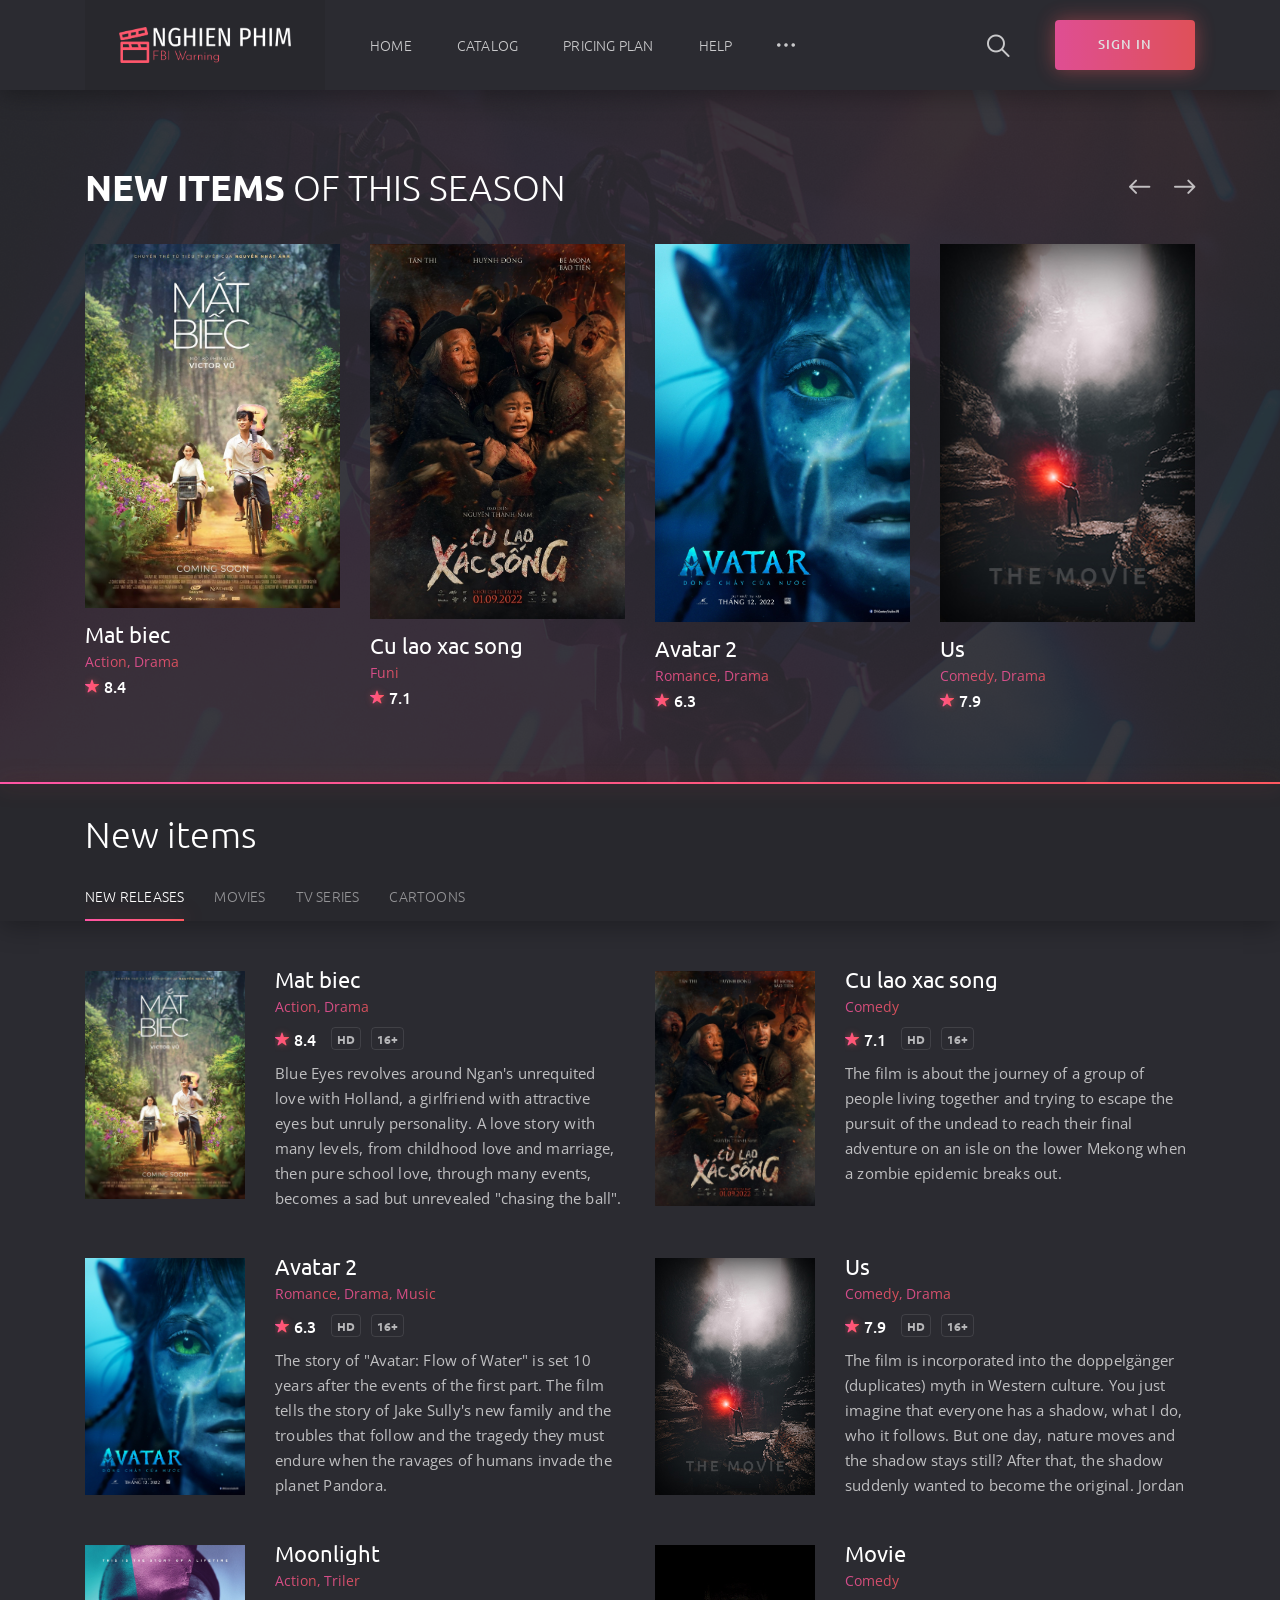
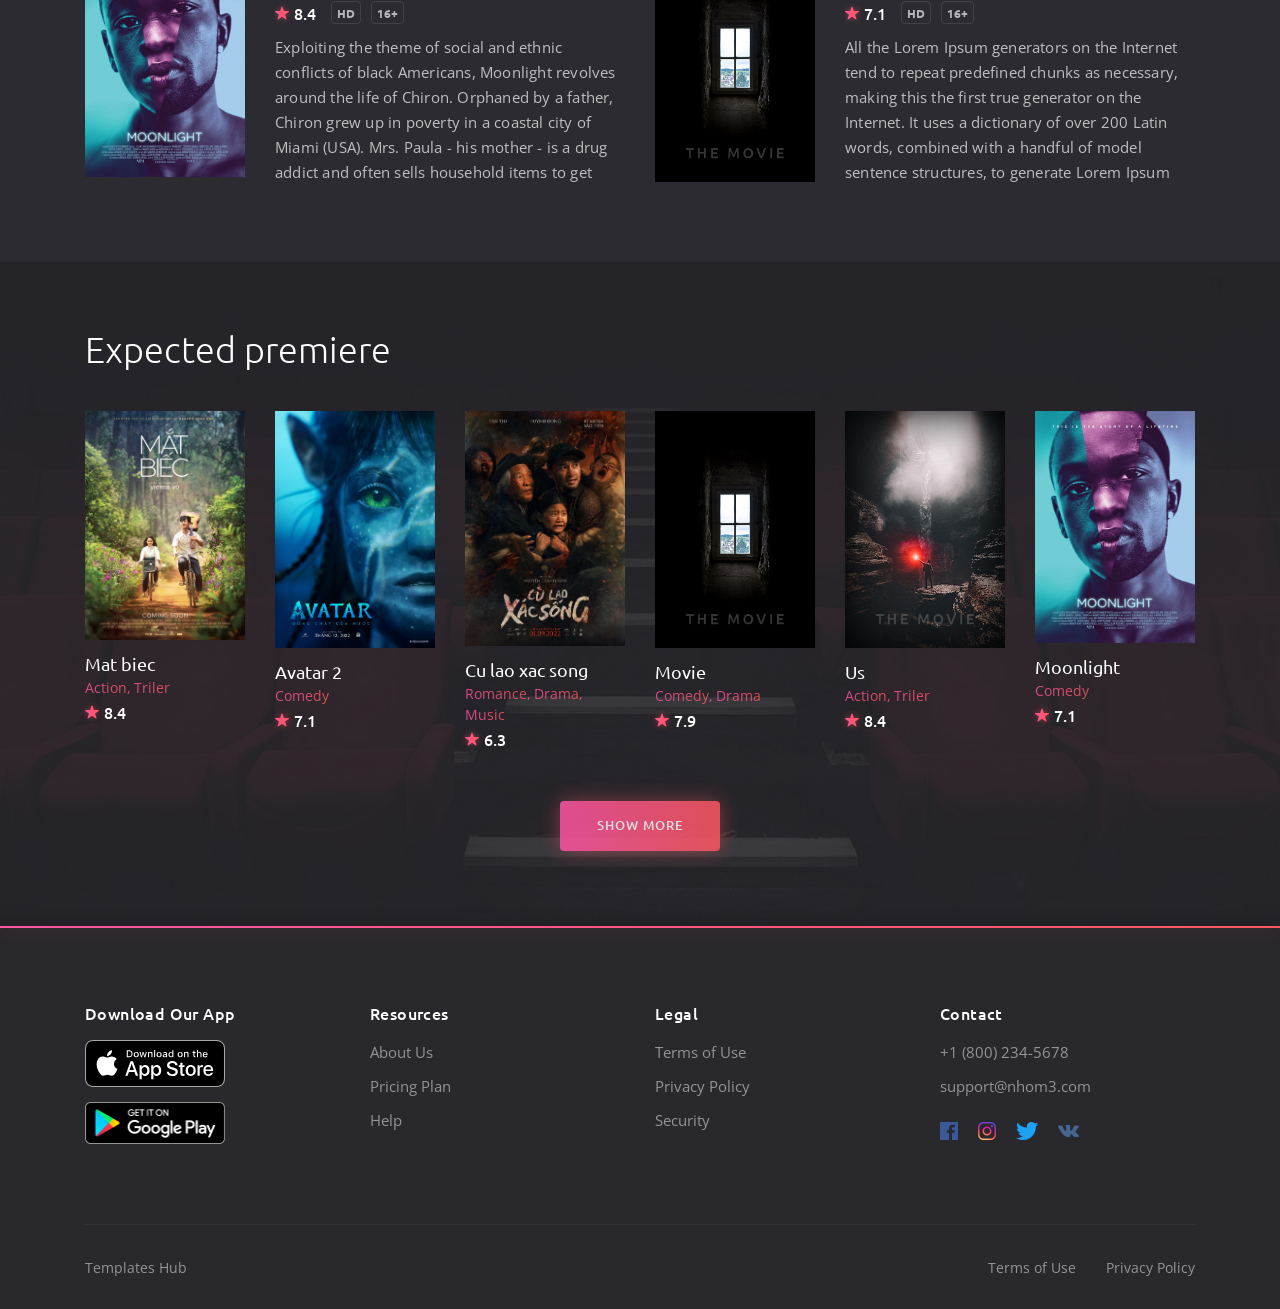
==== commit fe7ad636: "26/12 truong" ====
--- a/Project Nghien Phim/index.html
+++ b/Project Nghien Phim/index.html
@@ -34,1528 +34,1529 @@
 
 </head>
 <body class="body">
-	
-	<!-- header -->
-	<header class="header">
-		<div class="header__wrap">
-			<div class="container">
-				<div class="row">
-					<div class="col-12">
-						<div class="header__content">
-							<!-- header logo -->
-							<a href="index.html" class="header__logo">
-								<img src="icon/logofbi.png" alt="">
-							</a>
-							<!-- end header logo -->
-
-							<!-- header nav -->
-							<ul class="header__nav">
-								<!-- dropdown -->
-								<li class="header__nav-item">
-									<a class="dropdown-toggle header__nav-link" href="#" role="button" id="dropdownMenuHome" data-toggle="dropdown" aria-haspopup="true" aria-expanded="false">Home</a>
-
-									<ul class="dropdown-menu header__dropdown-menu" aria-labelledby="dropdownMenuHome">
-										<li><a href="index.html">Home slideshow bg</a></li>
-										<li><a href="index2.html">Home static bg</a></li>
-									</ul>
-								</li>
-								<!-- end dropdown -->
-
-								<!-- dropdown -->
-								<li class="header__nav-item">
-									<a class="dropdown-toggle header__nav-link" href="#" role="button" id="dropdownMenuCatalog" data-toggle="dropdown" aria-haspopup="true" aria-expanded="false">Catalog</a>
-
-									<ul class="dropdown-menu header__dropdown-menu" aria-labelledby="dropdownMenuCatalog">
-										<li><a href="catalog1.html">Catalog Grid</a></li>
-										<li><a href="catalog2.html">Catalog List</a></li>
-										<li><a href="details1.html">Details Movie</a></li>
-										<li><a href="details2.html">Details TV Series</a></li>
-									</ul>
-								</li>
-								<!-- end dropdown -->
-
-								<li class="header__nav-item">
-									<a href="pricing.html" class="header__nav-link">Pricing Plan</a>
-								</li>
-
-								<li class="header__nav-item">
-									<a href="faq.html" class="header__nav-link">Help</a>
-								</li>
-
-								<!-- dropdown -->
-								<li class="dropdown header__nav-item">
-									<a class="dropdown-toggle header__nav-link header__nav-link--more" href="#" role="button" id="dropdownMenuMore" data-toggle="dropdown" aria-haspopup="true" aria-expanded="false"><i class="icon ion-ios-more"></i></a>
-
-									<ul class="dropdown-menu header__dropdown-menu" aria-labelledby="dropdownMenuMore">
-										<li><a href="about.html">About</a></li>
-										<li><a href="signin.html">Sign In</a></li>
-										<li><a href="signup.html">Sign Up</a></li>
-										<li><a href="404.html">404 Page</a></li>
-									</ul>
-								</li>
-								<!-- end dropdown -->
-							</ul>
-							<!-- end header nav -->
-
-							<!-- header auth -->
-							<div class="header__auth">
-								<button class="header__search-btn" type="button">
-									<i class="icon ion-ios-search"></i>
-								</button>
-
-								<a href="signin.html" class="header__sign-in">
-									<i class="icon ion-ios-log-in"></i>
-									<span>sign in</span>
-								</a>
-							</div>
-							<!-- end header auth -->
-
-							<!-- header menu btn -->
-							<button class="header__btn" type="button">
-								<span></span>
-								<span></span>
-								<span></span>
-							</button>
-							<!-- end header menu btn -->
-						</div>
-					</div>
-				</div>
-			</div>
-		</div>
-
-		<!-- header search -->
-		<form action="#" class="header__search">
-			<div class="container">
-				<div class="row">
-					<div class="col-12">
-						<div class="header__search-content">
-							<input type="text" placeholder="Search for a movie, TV Series that you are looking for">
-
-							<button type="button">search</button>
-						</div>
-					</div>
-				</div>
-			</div>
-		</form>
-		<!-- end header search -->
-	</header>
-	<!-- end header -->
-
-	<!-- home -->
-	<section class="home">
-		<!-- home bg -->
-		<div class="owl-carousel home__bg">
-			<div class="item home__cover" data-bg="img/home/home__bg.jpg"></div>
-			<div class="item home__cover" data-bg="img/home/home__bg2.jpg"></div>
-			<div class="item home__cover" data-bg="img/home/home__bg3.jpg"></div>
-			<div class="item home__cover" data-bg="img/home/home__bg4.jpg"></div>
-		</div>
-		<!-- end home bg -->
-
+
+<!-- header -->
+<header class="header">
+	<div class="header__wrap">
 		<div class="container">
 			<div class="row">
 				<div class="col-12">
-					<h1 class="home__title"><b>NEW ITEMS</b> OF THIS SEASON</h1>
-
-					<button class="home__nav home__nav--prev" type="button">
-						<i class="icon ion-ios-arrow-round-back"></i>
-					</button>
-					<button class="home__nav home__nav--next" type="button">
-						<i class="icon ion-ios-arrow-round-forward"></i>
-					</button>
+					<div class="header__content">
+						<!-- header logo -->
+						<a href="index.html" class="header__logo">
+							<img src="icon/logofbi.png" alt="">
+						</a>
+						<!-- end header logo -->
+
+						<!-- header nav -->
+						<ul class="header__nav">
+							<!-- dropdown -->
+							<li class="header__nav-item">
+								<a class="dropdown-toggle header__nav-link" href="#" role="button" id="dropdownMenuHome" data-toggle="dropdown" aria-haspopup="true" aria-expanded="false">Home</a>
+
+								<ul class="dropdown-menu header__dropdown-menu" aria-labelledby="dropdownMenuHome">
+									<li><a href="index.html">Home slideshow bg</a></li>
+									<li><a href="index2.html">Home static bg</a></li>
+								</ul>
+							</li>
+							<!-- end dropdown -->
+
+							<!-- dropdown -->
+							<li class="header__nav-item">
+								<a class="dropdown-toggle header__nav-link" href="#" role="button" id="dropdownMenuCatalog" data-toggle="dropdown" aria-haspopup="true" aria-expanded="false">Catalog</a>
+
+								<ul class="dropdown-menu header__dropdown-menu" aria-labelledby="dropdownMenuCatalog">
+									<li><a href="catalog1.html">Catalog Grid</a></li>
+									<li><a href="catalog2.html">Catalog List</a></li>
+									<li><a href="details1.html">Details Movie</a></li>
+									<li><a href="details2.html">Details TV Series</a></li>
+								</ul>
+							</li>
+							<!-- end dropdown -->
+
+							<li class="header__nav-item">
+								<a href="pricing.html" class="header__nav-link">Pricing Plan</a>
+							</li>
+
+							<li class="header__nav-item">
+								<a href="faq.html" class="header__nav-link">Help</a>
+							</li>
+
+							<!-- dropdown -->
+							<li class="dropdown header__nav-item">
+								<a class="dropdown-toggle header__nav-link header__nav-link--more" href="#" role="button" id="dropdownMenuMore" data-toggle="dropdown" aria-haspopup="true" aria-expanded="false"><i class="icon ion-ios-more"></i></a>
+
+								<ul class="dropdown-menu header__dropdown-menu" aria-labelledby="dropdownMenuMore">
+									<li><a href="about.html">About</a></li>
+									<li><a href="signin.html">Sign In</a></li>
+									<li><a href="signup.html">Sign Up</a></li>
+									<li><a href="404.html">404 Page</a></li>
+								</ul>
+							</li>
+							<!-- end dropdown -->
+						</ul>
+						<!-- end header nav -->
+
+						<!-- header auth -->
+						<div class="header__auth">
+							<button class="header__search-btn" type="button">
+								<i class="icon ion-ios-search"></i>
+							</button>
+
+							<a href="signin.html" class="header__sign-in">
+								<i class="icon ion-ios-log-in"></i>
+								<span>sign in</span>
+							</a>
+						</div>
+						<!-- end header auth -->
+
+						<!-- header menu btn -->
+						<button class="header__btn" type="button">
+							<span></span>
+							<span></span>
+							<span></span>
+						</button>
+						<!-- end header menu btn -->
+					</div>
 				</div>
-
+			</div>
+		</div>
+	</div>
+
+	<!-- header search -->
+	<form action="#" class="header__search">
+		<div class="container">
+			<div class="row">
 				<div class="col-12">
-					<div class="owl-carousel home__carousel">
-						<div class="item">
-							<!-- card -->
-							<div class="card card--big">
-								<div class="card__cover">
-									<img src="img/covers/cover.jpg" alt="">
-									<a href="#" class="card__play">
-										<i class="icon ion-ios-play"></i>
-									</a>
+					<div class="header__search-content">
+						<input type="text" placeholder="Search for a movie, TV Series that you are looking for">
+
+						<button type="button">search</button>
+					</div>
+				</div>
+			</div>
+		</div>
+	</form>
+	<!-- end header search -->
+</header>
+<!-- end header -->
+
+<!-- home -->
+<section class="home">
+	<!-- home bg -->
+	<div class="owl-carousel home__bg">
+		<div class="item home__cover" data-bg="img/home/home__bg.jpg"></div>
+		<div class="item home__cover" data-bg="img/home/home__bg2.jpg"></div>
+		<div class="item home__cover" data-bg="img/home/home__bg3.jpg"></div>
+		<div class="item home__cover" data-bg="img/home/home__bg4.jpg"></div>
+	</div>
+	<!-- end home bg -->
+
+	<div class="container">
+		<div class="row">
+			<div class="col-12">
+				<h1 class="home__title"><b>NEW ITEMS</b> OF THIS SEASON</h1>
+
+				<button class="home__nav home__nav--prev" type="button">
+					<i class="icon ion-ios-arrow-round-back"></i>
+				</button>
+				<button class="home__nav home__nav--next" type="button">
+					<i class="icon ion-ios-arrow-round-forward"></i>
+				</button>
+			</div>
+
+			<div class="col-12">
+				<div class="owl-carousel home__carousel">
+					<div class="item">
+						<!-- card -->
+						<div class="card card--big">
+							<div class="card__cover">
+								<img src="img/covers/cover.jpg" alt="">
+								<a href="#" class="card__play">
+									<i class="icon ion-ios-play"></i>
+								</a>
+							</div>
+							<div class="card__content">
+								<h3 class="card__title"><a href="#">Mat biec</a></h3>
+								<span class="card__category">
+										<a href="#">Action</a>
+										<a href="#">Drama</a>
+									</span>
+								<span class="card__rate"><i class="icon ion-ios-star"></i>8.4</span>
+							</div>
+						</div>
+						<!-- end card -->
+					</div>
+
+					<div class="item">
+						<!-- card -->
+						<div class="card card--big">
+							<div class="card__cover">
+								<img src="img/covers/cover2.jpg" alt="">
+								<a href="#" class="card__play">
+									<i class="icon ion-ios-play"></i>
+								</a>
+							</div>
+							<div class="card__content">
+								<h3 class="card__title"><a href="#">Cu lao xac song</a></h3>
+								<span class="card__category">
+										<a href="#">Funi</a>
+									</span>
+								<span class="card__rate"><i class="icon ion-ios-star"></i>7.1</span>
+							</div>
+						</div>
+						<!-- end card -->
+					</div>
+
+					<div class="item">
+						<!-- card -->
+						<div class="card card--big">
+							<div class="card__cover">
+								<img src="img/covers/cover3.jpg" alt="">
+								<a href="#" class="card__play">
+									<i class="icon ion-ios-play"></i>
+								</a>
+							</div>
+							<div class="card__content">
+								<h3 class="card__title"><a href="#">Avatar 2</a></h3>
+								<span class="card__category">
+										<a href="#">Romance</a>
+										<a href="#">Drama</a>
+									</span>
+								<span class="card__rate"><i class="icon ion-ios-star"></i>6.3</span>
+							</div>
+						</div>
+						<!-- end card -->
+					</div>
+
+					<div class="item">
+						<!-- card -->
+						<div class="card card--big">
+							<div class="card__cover">
+								<img src="img/covers/cover4.jpg" alt="">
+								<a href="#" class="card__play">
+									<i class="icon ion-ios-play"></i>
+								</a>
+							</div>
+							<div class="card__content">
+								<h3 class="card__title"><a href="#">Us</a></h3>
+								<span class="card__category">
+										<a href="#">Comedy</a>
+										<a href="#">Drama</a>
+									</span>
+								<span class="card__rate"><i class="icon ion-ios-star"></i>7.9</span>
+							</div>
+						</div>
+						<!-- end card -->
+					</div>
+				</div>
+			</div>
+		</div>
+	</div>
+</section>
+<!-- end home -->
+
+<!-- content -->
+<section class="content">
+	<div class="content__head">
+		<div class="container">
+			<div class="row">
+				<div class="col-12">
+					<!-- content title -->
+					<h2 class="content__title">New items</h2>
+					<!-- end content title -->
+
+					<!-- content tabs nav -->
+					<ul class="nav nav-tabs content__tabs" id="content__tabs" role="tablist">
+						<li class="nav-item">
+							<a class="nav-link active" data-toggle="tab" href="#tab-1" role="tab" aria-controls="tab-1" aria-selected="true">NEW RELEASES</a>
+						</li>
+
+						<li class="nav-item">
+							<a class="nav-link" data-toggle="tab" href="#tab-2" role="tab" aria-controls="tab-2" aria-selected="false">MOVIES</a>
+						</li>
+
+						<li class="nav-item">
+							<a class="nav-link" data-toggle="tab" href="#tab-3" role="tab" aria-controls="tab-3" aria-selected="false">TV SERIES</a>
+						</li>
+
+						<li class="nav-item">
+							<a class="nav-link" data-toggle="tab" href="#tab-4" role="tab" aria-controls="tab-4" aria-selected="false">CARTOONS</a>
+						</li>
+					</ul>
+					<!-- end content tabs nav -->
+
+					<!-- content mobile tabs nav -->
+					<div class="content__mobile-tabs" id="content__mobile-tabs">
+						<div class="content__mobile-tabs-btn dropdown-toggle" role="navigation" id="mobile-tabs" data-toggle="dropdown" aria-haspopup="true" aria-expanded="false">
+							<input type="button" value="New items">
+							<span></span>
+						</div>
+
+						<div class="content__mobile-tabs-menu dropdown-menu" aria-labelledby="mobile-tabs">
+							<ul class="nav nav-tabs" role="tablist">
+								<li class="nav-item"><a class="nav-link active" id="1-tab" data-toggle="tab" href="#tab-1" role="tab" aria-controls="tab-1" aria-selected="true">NEW RELEASES</a></li>
+
+								<li class="nav-item"><a class="nav-link" id="2-tab" data-toggle="tab" href="#tab-2" role="tab" aria-controls="tab-2" aria-selected="false">MOVIES</a></li>
+
+								<li class="nav-item"><a class="nav-link" id="3-tab" data-toggle="tab" href="#tab-3" role="tab" aria-controls="tab-3" aria-selected="false">TV SERIES</a></li>
+
+								<li class="nav-item"><a class="nav-link" id="4-tab" data-toggle="tab" href="#tab-4" role="tab" aria-controls="tab-4" aria-selected="false">CARTOONS</a></li>
+							</ul>
+						</div>
+					</div>
+					<!-- end content mobile tabs nav -->
+				</div>
+			</div>
+		</div>
+	</div>
+
+	<div class="container">
+		<!-- content tabs -->
+		<div class="tab-content" id="myTabContent">
+			<div class="tab-pane fade show active" id="tab-1" role="tabpanel" aria-labelledby="1-tab">
+				<div class="row">
+					<!-- card -->
+					<div class="col-6 col-sm-12 col-lg-6">
+						<div class="card card--list">
+							<div class="row">
+								<div class="col-12 col-sm-4">
+									<div class="card__cover">
+										<img src="img/covers/cover.jpg" alt="">
+										<a href="#" class="card__play">
+											<i class="icon ion-ios-play"></i>
+										</a>
+									</div>
 								</div>
-								<div class="card__content">
-									<h3 class="card__title"><a href="#">Mat biec</a></h3>
-									<span class="card__category">
-										<a href="#">Action</a>
-										<a href="#">Drama</a>
-									</span>
-									<span class="card__rate"><i class="icon ion-ios-star"></i>8.4</span>
-								</div>
-							</div>
-							<!-- end card -->
-						</div>
-
-						<div class="item">
-							<!-- card -->
-							<div class="card card--big">
-								<div class="card__cover">
-									<img src="img/covers/cover2.jpg" alt="">
-									<a href="#" class="card__play">
-										<i class="icon ion-ios-play"></i>
-									</a>
-								</div>
-								<div class="card__content">
-									<h3 class="card__title"><a href="#">Cu lao xac song</a></h3>
-									<span class="card__category">
-										<a href="#">Funi</a>
-									</span>
-									<span class="card__rate"><i class="icon ion-ios-star"></i>7.1</span>
-								</div>
-							</div>
-							<!-- end card -->
-						</div>
-
-						<div class="item">
-							<!-- card -->
-							<div class="card card--big">
-								<div class="card__cover">
-									<img src="img/covers/cover3.jpg" alt="">
-									<a href="#" class="card__play">
-										<i class="icon ion-ios-play"></i>
-									</a>
-								</div>
-								<div class="card__content">
-									<h3 class="card__title"><a href="#">Avatar 2</a></h3>
-									<span class="card__category">
-										<a href="#">Romance</a>
-										<a href="#">Drama</a>
-									</span>
-									<span class="card__rate"><i class="icon ion-ios-star"></i>6.3</span>
-								</div>
-							</div>
-							<!-- end card -->
-						</div>
-
-						<div class="item">
-							<!-- card -->
-							<div class="card card--big">
-								<div class="card__cover">
-									<img src="img/covers/cover4.jpg" alt="">
-									<a href="#" class="card__play">
-										<i class="icon ion-ios-play"></i>
-									</a>
-								</div>
-								<div class="card__content">
-									<h3 class="card__title"><a href="#">Us</a></h3>
-									<span class="card__category">
-										<a href="#">Comedy</a>
-										<a href="#">Drama</a>
-									</span>
-									<span class="card__rate"><i class="icon ion-ios-star"></i>7.9</span>
-								</div>
-							</div>
-							<!-- end card -->
-						</div>
-					</div>
-				</div>
-			</div>
-		</div>
-	</section>
-	<!-- end home -->
-
-	<!-- content -->
-	<section class="content">
-		<div class="content__head">
-			<div class="container">
-				<div class="row">
-					<div class="col-12">
-						<!-- content title -->
-						<h2 class="content__title">New items</h2>
-						<!-- end content title -->
-
-						<!-- content tabs nav -->
-						<ul class="nav nav-tabs content__tabs" id="content__tabs" role="tablist">
-							<li class="nav-item">
-								<a class="nav-link active" data-toggle="tab" href="#tab-1" role="tab" aria-controls="tab-1" aria-selected="true">NEW RELEASES</a>
-							</li>
-
-							<li class="nav-item">
-								<a class="nav-link" data-toggle="tab" href="#tab-2" role="tab" aria-controls="tab-2" aria-selected="false">MOVIES</a>
-							</li>
-
-							<li class="nav-item">
-								<a class="nav-link" data-toggle="tab" href="#tab-3" role="tab" aria-controls="tab-3" aria-selected="false">TV SERIES</a>
-							</li>
-
-							<li class="nav-item">
-								<a class="nav-link" data-toggle="tab" href="#tab-4" role="tab" aria-controls="tab-4" aria-selected="false">CARTOONS</a>
-							</li>
-						</ul>
-						<!-- end content tabs nav -->
-
-						<!-- content mobile tabs nav -->
-						<div class="content__mobile-tabs" id="content__mobile-tabs">
-							<div class="content__mobile-tabs-btn dropdown-toggle" role="navigation" id="mobile-tabs" data-toggle="dropdown" aria-haspopup="true" aria-expanded="false">
-								<input type="button" value="New items">
-								<span></span>
-							</div>
-
-							<div class="content__mobile-tabs-menu dropdown-menu" aria-labelledby="mobile-tabs">
-								<ul class="nav nav-tabs" role="tablist">
-									<li class="nav-item"><a class="nav-link active" id="1-tab" data-toggle="tab" href="#tab-1" role="tab" aria-controls="tab-1" aria-selected="true">NEW RELEASES</a></li>
-
-									<li class="nav-item"><a class="nav-link" id="2-tab" data-toggle="tab" href="#tab-2" role="tab" aria-controls="tab-2" aria-selected="false">MOVIES</a></li>
-
-									<li class="nav-item"><a class="nav-link" id="3-tab" data-toggle="tab" href="#tab-3" role="tab" aria-controls="tab-3" aria-selected="false">TV SERIES</a></li>
-
-									<li class="nav-item"><a class="nav-link" id="4-tab" data-toggle="tab" href="#tab-4" role="tab" aria-controls="tab-4" aria-selected="false">CARTOONS</a></li>
-								</ul>
-							</div>
-						</div>
-						<!-- end content mobile tabs nav -->
-					</div>
-				</div>
-			</div>
-		</div>
-
-		<div class="container">
-			<!-- content tabs -->
-			<div class="tab-content" id="myTabContent">
-				<div class="tab-pane fade show active" id="tab-1" role="tabpanel" aria-labelledby="1-tab">
-					<div class="row">
-						<!-- card -->
-						<div class="col-6 col-sm-12 col-lg-6">
-							<div class="card card--list">
-								<div class="row">
-									<div class="col-12 col-sm-4">
-										<div class="card__cover">
-											<img src="img/covers/cover.jpg" alt="">
-											<a href="#" class="card__play">
-												<i class="icon ion-ios-play"></i>
-											</a>
-										</div>
-									</div>
-
-									<div class="col-12 col-sm-8">
-										<div class="card__content">
-											<h3 class="card__title"><a href="#">Mat biec</a></h3>
-											<span class="card__category">
+
+								<div class="col-12 col-sm-8">
+									<div class="card__content">
+										<h3 class="card__title"><a href="#">Mat biec</a></h3>
+										<span class="card__category">
 												<a href="#">Action</a>
 												<a href="#">Drama</a>
 											</span>
 
-											<div class="card__wrap">
-												<span class="card__rate"><i class="icon ion-ios-star"></i>8.4</span>
-
-												<ul class="card__list">
-													<li>HD</li>
-													<li>16+</li>
-												</ul>
-											</div>
-
-											<div class="card__description">
-												<p>It is a long established fact that a reader will be distracted by the readable content of a page when looking at its layout. The point of using Lorem Ipsum is that it has a more-or-less normal distribution of letters, as opposed to using 'Content here, content here', making it look like readable English.</p>
-											</div>
+										<div class="card__wrap">
+											<span class="card__rate"><i class="icon ion-ios-star"></i>8.4</span>
+
+											<ul class="card__list">
+												<li>HD</li>
+												<li>16+</li>
+											</ul>
+										</div>
+
+										<div class="card__description">
+											<p>Blue Eyes revolves around Ngan's unrequited love with Holland, a girlfriend with attractive eyes but unruly personality. A love story with many levels, from childhood love and marriage, then pure school love, through many events, becomes a sad but unrevealed "chasing the ball".</p>
 										</div>
 									</div>
 								</div>
 							</div>
 						</div>
-						<!-- end card -->
-
-						<!-- card -->
-						<div class="col-6 col-sm-12 col-lg-6">
-							<div class="card card--list">
-								<div class="row">
-									<div class="col-12 col-sm-4">
-										<div class="card__cover">
-											<img src="img/covers/cover2.jpg" alt="">
-											<a href="#" class="card__play">
-												<i class="icon ion-ios-play"></i>
-											</a>
-										</div>
+					</div>
+					<!-- end card -->
+
+					<!-- card -->
+					<div class="col-6 col-sm-12 col-lg-6">
+						<div class="card card--list">
+							<div class="row">
+								<div class="col-12 col-sm-4">
+									<div class="card__cover">
+										<img src="img/covers/cover2.jpg" alt="">
+										<a href="#" class="card__play">
+											<i class="icon ion-ios-play"></i>
+										</a>
 									</div>
-
-									<div class="col-12 col-sm-8">
-										<div class="card__content">
-											<h3 class="card__title"><a href="#">Cu lao xac song</a></h3>
-											<span class="card__category">
+								</div>
+
+								<div class="col-12 col-sm-8">
+									<div class="card__content">
+										<h3 class="card__title"><a href="#">Cu lao xac song</a></h3>
+										<span class="card__category">
 												<a href="#">Comedy</a>
 											</span>
 
-											<div class="card__wrap">
-												<span class="card__rate"><i class="icon ion-ios-star"></i>7.1</span>
-
-												<ul class="card__list">
-													<li>HD</li>
-													<li>16+</li>
-												</ul>
-											</div>
-
-											<div class="card__description">
-												<p>Lorem Ipsum is simply dummy text of the printing and typesetting industry. Lorem Ipsum has been the industry's standard dummy text ever since the 1500s, when an unknown printer took a galley of type and scrambled it to make a type specimen book.</p>
-											</div>
+										<div class="card__wrap">
+											<span class="card__rate"><i class="icon ion-ios-star"></i>7.1</span>
+
+											<ul class="card__list">
+												<li>HD</li>
+												<li>16+</li>
+											</ul>
+										</div>
+
+										<div class="card__description">
+											<p>The film is about the journey of a group of people living together and trying to escape the pursuit of the undead to reach their final adventure on an isle on the lower Mekong when a zombie epidemic breaks out.</p>
 										</div>
 									</div>
 								</div>
 							</div>
 						</div>
-						<!-- end card -->
-
-						<!-- card -->
-						<div class="col-6 col-sm-12 col-lg-6">
-							<div class="card card--list">
-								<div class="row">
-									<div class="col-12 col-sm-4">
-										<div class="card__cover">
-											<img src="img/covers/cover3.jpg" alt="">
-											<a href="#" class="card__play">
-												<i class="icon ion-ios-play"></i>
-											</a>
-										</div>
+					</div>
+					<!-- end card -->
+
+					<!-- card -->
+					<div class="col-6 col-sm-12 col-lg-6">
+						<div class="card card--list">
+							<div class="row">
+								<div class="col-12 col-sm-4">
+									<div class="card__cover">
+										<img src="img/covers/cover3.jpg" alt="">
+										<a href="#" class="card__play">
+											<i class="icon ion-ios-play"></i>
+										</a>
 									</div>
-
-									<div class="col-12 col-sm-8">
-										<div class="card__content">
-											<h3 class="card__title"><a href="#">Avatar 2</a></h3>
-											<span class="card__category">
+								</div>
+
+								<div class="col-12 col-sm-8">
+									<div class="card__content">
+										<h3 class="card__title"><a href="#">Avatar 2</a></h3>
+										<span class="card__category">
 												<a href="#">Romance</a>
 												<a href="#">Drama</a>
 												<a href="#">Music</a>
 											</span>
 
-											<div class="card__wrap">
-												<span class="card__rate"><i class="icon ion-ios-star"></i>6.3</span>
-
-												<ul class="card__list">
-													<li>HD</li>
-													<li>16+</li>
-												</ul>
-											</div>
-
-											<div class="card__description">
-												<p>It has survived not only five centuries, but also the leap into electronic typesetting, remaining essentially unchanged. It was popularised in the 1960s with the release of Letraset sheets containing Lorem Ipsum passages, and more recently with desktop publishing software like Aldus PageMaker including versions of Lorem Ipsum.</p>
-											</div>
+										<div class="card__wrap">
+											<span class="card__rate"><i class="icon ion-ios-star"></i>6.3</span>
+
+											<ul class="card__list">
+												<li>HD</li>
+												<li>16+</li>
+											</ul>
+										</div>
+
+										<div class="card__description">
+											<p>The story of "Avatar: Flow of Water" is set 10 years after the events of the first part. The film tells the story of Jake Sully's new family and the troubles that follow and the tragedy they must endure when the ravages of humans invade the planet Pandora.</p>
 										</div>
 									</div>
 								</div>
 							</div>
 						</div>
-						<!-- end card -->
-
-						<!-- card -->
-						<div class="col-6 col-sm-12 col-lg-6">
-							<div class="card card--list">
-								<div class="row">
-									<div class="col-12 col-sm-4">
-										<div class="card__cover">
-											<img src="img/covers/cover4.jpg" alt="">
-											<a href="#" class="card__play">
-												<i class="icon ion-ios-play"></i>
-											</a>
-										</div>
+					</div>
+					<!-- end card -->
+
+					<!-- card -->
+					<div class="col-6 col-sm-12 col-lg-6">
+						<div class="card card--list">
+							<div class="row">
+								<div class="col-12 col-sm-4">
+									<div class="card__cover">
+										<img src="img/covers/cover4.jpg" alt="">
+										<a href="#" class="card__play">
+											<i class="icon ion-ios-play"></i>
+										</a>
 									</div>
-
-									<div class="col-12 col-sm-8">
-										<div class="card__content">
-											<h3 class="card__title"><a href="#">Us</a></h3>
-											<span class="card__category">
+								</div>
+
+								<div class="col-12 col-sm-8">
+									<div class="card__content">
+										<h3 class="card__title"><a href="#">Us</a></h3>
+										<span class="card__category">
 												<a href="#">Comedy</a>
 												<a href="#">Drama</a>
 											</span>
 
-											<div class="card__wrap">
-												<span class="card__rate"><i class="icon ion-ios-star"></i>7.9</span>
-
-												<ul class="card__list">
-													<li>HD</li>
-													<li>16+</li>
-												</ul>
-											</div>
-
-											<div class="card__description">
-												<p>Many desktop publishing packages and web page editors now use Lorem Ipsum as their default model text, and a search for 'lorem ipsum' will uncover many web sites still in their infancy. Various versions have evolved over the years, sometimes by accident, sometimes on purpose (injected humour and the like).</p>
-											</div>
+										<div class="card__wrap">
+											<span class="card__rate"><i class="icon ion-ios-star"></i>7.9</span>
+
+											<ul class="card__list">
+												<li>HD</li>
+												<li>16+</li>
+											</ul>
+										</div>
+
+										<div class="card__description">
+											<p>The film is incorporated into the doppelgänger (duplicates) myth in Western culture. You just imagine that everyone has a shadow, what I do, who it follows. But one day, nature moves and the shadow stays still? After that, the shadow suddenly wanted to become the original. Jordan Peele included in the film a song analysis that duplicated but was metaphorical for politics, society and even America. “Us” is like a pun, both “we” and “United States”.</p>
 										</div>
 									</div>
 								</div>
 							</div>
 						</div>
-						<!-- end card -->
-
-						<!-- card -->
-						<div class="col-6 col-sm-12 col-lg-6">
-							<div class="card card--list">
-								<div class="row">
-									<div class="col-12 col-sm-4">
-										<div class="card__cover">
-											<img src="img/covers/cover5.jpg" alt="">
-											<a href="#" class="card__play">
-												<i class="icon ion-ios-play"></i>
-											</a>
-										</div>
+					</div>
+					<!-- end card -->
+
+					<!-- card -->
+					<div class="col-6 col-sm-12 col-lg-6">
+						<div class="card card--list">
+							<div class="row">
+								<div class="col-12 col-sm-4">
+									<div class="card__cover">
+										<img src="img/covers/cover5.jpg" alt="">
+										<a href="#" class="card__play">
+											<i class="icon ion-ios-play"></i>
+										</a>
 									</div>
-
-									<div class="col-12 col-sm-8">
-										<div class="card__content">
-											<h3 class="card__title"><a href="#">Moonlight</a></h3>
-											<span class="card__category">
+								</div>
+
+								<div class="col-12 col-sm-8">
+									<div class="card__content">
+										<h3 class="card__title"><a href="#">Moonlight</a></h3>
+										<span class="card__category">
 												<a href="#">Action</a>
 												<a href="#">Triler</a>
 											</span>
 
-											<div class="card__wrap">
-												<span class="card__rate"><i class="icon ion-ios-star"></i>8.4</span>
-
-												<ul class="card__list">
-													<li>HD</li>
-													<li>16+</li>
-												</ul>
-											</div>
-
-											<div class="card__description">
-												<p>There are many variations of passages of Lorem Ipsum available, but the majority have suffered alteration in some form, by injected humour, or randomised words which don't look even slightly believable. If you are going to use a passage of Lorem Ipsum, you need to be sure there isn't anything embarrassing hidden in the middle of text.</p>
-											</div>
+										<div class="card__wrap">
+											<span class="card__rate"><i class="icon ion-ios-star"></i>8.4</span>
+
+											<ul class="card__list">
+												<li>HD</li>
+												<li>16+</li>
+											</ul>
+										</div>
+
+										<div class="card__description">
+											<p>Exploiting the theme of social and ethnic conflicts of black Americans, Moonlight revolves around the life of Chiron. Orphaned by a father, Chiron grew up in poverty in a coastal city of Miami (USA). Mrs. Paula - his mother - is a drug addict and often sells household items to get money to buy drugs. Having a quiet and somewhat lethargic temperament, Chiron is often arrested at school and referred to as "Little" by his friends. One day, a meeting with Juan - a drug dealer but noble personality - changes Chiron's life.</p>
+										</div>
+
+									</div>
+								</div>
+							</div>
+						</div>
+					</div>
+					<!-- end card -->
+
+					<!-- card -->
+					<div class="col-6 col-sm-12 col-lg-6">
+						<div class="card card--list">
+							<div class="row">
+								<div class="col-12 col-sm-4">
+									<div class="card__cover">
+										<img src="img/covers/cover6.jpg" alt="">
+										<a href="#" class="card__play">
+											<i class="icon ion-ios-play"></i>
+										</a>
+									</div>
+								</div>
+
+								<div class="col-12 col-sm-8">
+									<div class="card__content">
+										<h3 class="card__title"><a href="#">Movie</a></h3>
+										<span class="card__category">
+												<a href="#">Comedy</a>
+											</span>
+
+										<div class="card__wrap">
+											<span class="card__rate"><i class="icon ion-ios-star"></i>7.1</span>
+
+											<ul class="card__list">
+												<li>HD</li>
+												<li>16+</li>
+											</ul>
+										</div>
+
+										<div class="card__description">
+											<p>All the Lorem Ipsum generators on the Internet tend to repeat predefined chunks as necessary, making this the first true generator on the Internet. It uses a dictionary of over 200 Latin words, combined with a handful of model sentence structures, to generate Lorem Ipsum which looks reasonable. The generated Lorem Ipsum is therefore always free from repetition, injected humour, or non-characteristic words etc.</p>
 										</div>
 									</div>
 								</div>
 							</div>
 						</div>
-						<!-- end card -->
-
-						<!-- card -->
-						<div class="col-6 col-sm-12 col-lg-6">
-							<div class="card card--list">
-								<div class="row">
-									<div class="col-12 col-sm-4">
-										<div class="card__cover">
-											<img src="img/covers/cover6.jpg" alt="">
-											<a href="#" class="card__play">
-												<i class="icon ion-ios-play"></i>
-											</a>
-										</div>
-									</div>
-
-									<div class="col-12 col-sm-8">
-										<div class="card__content">
-											<h3 class="card__title"><a href="#">Movie</a></h3>
-											<span class="card__category">
-												<a href="#">Comedy</a>
-											</span>
-
-											<div class="card__wrap">
-												<span class="card__rate"><i class="icon ion-ios-star"></i>7.1</span>
-
-												<ul class="card__list">
-													<li>HD</li>
-													<li>16+</li>
-												</ul>
-											</div>
-
-											<div class="card__description">
-												<p>All the Lorem Ipsum generators on the Internet tend to repeat predefined chunks as necessary, making this the first true generator on the Internet. It uses a dictionary of over 200 Latin words, combined with a handful of model sentence structures, to generate Lorem Ipsum which looks reasonable. The generated Lorem Ipsum is therefore always free from repetition, injected humour, or non-characteristic words etc.</p>
-											</div>
-										</div>
-									</div>
-								</div>
-							</div>
-						</div>
-						<!-- end card -->
-					</div>
+					</div>
+					<!-- end card -->
 				</div>
-
-				<div class="tab-pane fade" id="tab-2" role="tabpanel" aria-labelledby="2-tab">
-					<div class="row">
-						<!-- card -->
-						<div class="col-6 col-sm-4 col-lg-3 col-xl-2">
-							<div class="card">
-								<div class="card__cover">
-									<img src="img/covers/cover.jpg" alt="">
-									<a href="#" class="card__play">
-										<i class="icon ion-ios-play"></i>
-									</a>
-								</div>
-								<div class="card__content">
-									<h3 class="card__title"><a href="#">Mat biec</a></h3>
-									<span class="card__category">
+			</div>
+
+			<div class="tab-pane fade" id="tab-2" role="tabpanel" aria-labelledby="2-tab">
+				<div class="row">
+					<!-- card -->
+					<div class="col-6 col-sm-4 col-lg-3 col-xl-2">
+						<div class="card">
+							<div class="card__cover">
+								<img src="img/covers/cover.jpg" alt="">
+								<a href="#" class="card__play">
+									<i class="icon ion-ios-play"></i>
+								</a>
+							</div>
+							<div class="card__content">
+								<h3 class="card__title"><a href="#">Mat biec</a></h3>
+								<span class="card__category">
 										<a href="#">Action</a>
 										<a href="#">Drama</a>
 									</span>
-									<span class="card__rate"><i class="icon ion-ios-star"></i>8.4</span>
-								</div>
-							</div>
-						</div>
-						<!-- end card -->
-
-						<!-- card -->
-						<div class="col-6 col-sm-4 col-lg-3 col-xl-2">
-							<div class="card">
-								<div class="card__cover">
-									<img src="img/covers/cover2.jpg" alt="">
-									<a href="#" class="card__play">
-										<i class="icon ion-ios-play"></i>
-									</a>
-								</div>
-								<div class="card__content">
-									<h3 class="card__title"><a href="#">Cu lao xac song</a></h3>
-									<span class="card__category">
-										<a href="#">Comedy</a>
-									</span>
-									<span class="card__rate"><i class="icon ion-ios-star"></i>7.1</span>
-								</div>
-							</div>
-						</div>
-						<!-- end card -->
-
-						<!-- card -->
-						<div class="col-6 col-sm-4 col-lg-3 col-xl-2">
-							<div class="card">
-								<div class="card__cover">
-									<img src="img/covers/cover3.jpg" alt="">
-									<a href="#" class="card__play">
-										<i class="icon ion-ios-play"></i>
-									</a>
-								</div>
-								<div class="card__content">
-									<h3 class="card__title"><a href="#">Avatar 2</a></h3>
-									<span class="card__category">
+								<span class="card__rate"><i class="icon ion-ios-star"></i>8.4</span>
+							</div>
+						</div>
+					</div>
+					<!-- end card -->
+
+					<!-- card -->
+					<div class="col-6 col-sm-4 col-lg-3 col-xl-2">
+						<div class="card">
+							<div class="card__cover">
+								<img src="img/covers/cover2.jpg" alt="">
+								<a href="#" class="card__play">
+									<i class="icon ion-ios-play"></i>
+								</a>
+							</div>
+							<div class="card__content">
+								<h3 class="card__title"><a href="#">Cu lao xac song</a></h3>
+								<span class="card__category">
+										<a href="#">Comedy</a>
+									</span>
+								<span class="card__rate"><i class="icon ion-ios-star"></i>7.1</span>
+							</div>
+						</div>
+					</div>
+					<!-- end card -->
+
+					<!-- card -->
+					<div class="col-6 col-sm-4 col-lg-3 col-xl-2">
+						<div class="card">
+							<div class="card__cover">
+								<img src="img/covers/cover3.jpg" alt="">
+								<a href="#" class="card__play">
+									<i class="icon ion-ios-play"></i>
+								</a>
+							</div>
+							<div class="card__content">
+								<h3 class="card__title"><a href="#">Avatar 2</a></h3>
+								<span class="card__category">
 										<a href="#">Romance</a>
 										<a href="#">Drama</a>
 										<a href="#">Music</a>
 									</span>
-									<span class="card__rate"><i class="icon ion-ios-star"></i>6.3</span>
-								</div>
-							</div>
-						</div>
-						<!-- end card -->
-
-						<!-- card -->
-						<div class="col-6 col-sm-4 col-lg-3 col-xl-2">
-							<div class="card">
-								<div class="card__cover">
-									<img src="img/covers/cover4.jpg" alt="">
-									<a href="#" class="card__play">
-										<i class="icon ion-ios-play"></i>
-									</a>
-								</div>
-								<div class="card__content">
-									<h3 class="card__title"><a href="#">Us</a></h3>
-									<span class="card__category">
-										<a href="#">Comedy</a>
-										<a href="#">Drama</a>
-									</span>
-									<span class="card__rate"><i class="icon ion-ios-star"></i>7.9</span>
-								</div>
-							</div>
-						</div>
-						<!-- end card -->
-
-						<!-- card -->
-						<div class="col-6 col-sm-4 col-lg-3 col-xl-2">
-							<div class="card">
-								<div class="card__cover">
-									<img src="img/covers/cover5.jpg" alt="">
-									<a href="#" class="card__play">
-										<i class="icon ion-ios-play"></i>
-									</a>
-								</div>
-								<div class="card__content">
-									<h3 class="card__title"><a href="#">Moonlight</a></h3>
-									<span class="card__category">
+								<span class="card__rate"><i class="icon ion-ios-star"></i>6.3</span>
+							</div>
+						</div>
+					</div>
+					<!-- end card -->
+
+					<!-- card -->
+					<div class="col-6 col-sm-4 col-lg-3 col-xl-2">
+						<div class="card">
+							<div class="card__cover">
+								<img src="img/covers/cover4.jpg" alt="">
+								<a href="#" class="card__play">
+									<i class="icon ion-ios-play"></i>
+								</a>
+							</div>
+							<div class="card__content">
+								<h3 class="card__title"><a href="#">Us</a></h3>
+								<span class="card__category">
+										<a href="#">Comedy</a>
+										<a href="#">Drama</a>
+									</span>
+								<span class="card__rate"><i class="icon ion-ios-star"></i>7.9</span>
+							</div>
+						</div>
+					</div>
+					<!-- end card -->
+
+					<!-- card -->
+					<div class="col-6 col-sm-4 col-lg-3 col-xl-2">
+						<div class="card">
+							<div class="card__cover">
+								<img src="img/covers/cover5.jpg" alt="">
+								<a href="#" class="card__play">
+									<i class="icon ion-ios-play"></i>
+								</a>
+							</div>
+							<div class="card__content">
+								<h3 class="card__title"><a href="#">Moonlight</a></h3>
+								<span class="card__category">
 										<a href="#">Action</a>
 										<a href="#">Triler</a>
 									</span>
-									<span class="card__rate"><i class="icon ion-ios-star"></i>8.4</span>
-								</div>
-							</div>
-						</div>
-						<!-- end card -->
-
-						<!-- card -->
-						<div class="col-6 col-sm-4 col-lg-3 col-xl-2">
-							<div class="card">
-								<div class="card__cover">
-									<img src="img/covers/cover6.jpg" alt="">
-									<a href="#" class="card__play">
-										<i class="icon ion-ios-play"></i>
-									</a>
-								</div>
-								<div class="card__content">
-									<h3 class="card__title"><a href="#">Movie</a></h3>
-									<span class="card__category">
-										<a href="#">Comedy</a>
-									</span>
-									<span class="card__rate"><i class="icon ion-ios-star"></i>7.1</span>
-								</div>
-							</div>
-						</div>
-						<!-- end card -->
-
-						<!-- card -->
-						<div class="col-6 col-sm-4 col-lg-3 col-xl-2">
-							<div class="card">
-								<div class="card__cover">
-									<img src="img/covers/cover6.jpg" alt="">
-									<a href="#" class="card__play">
-										<i class="icon ion-ios-play"></i>
-									</a>
-								</div>
-								<div class="card__content">
-									<h3 class="card__title"><a href="#">Movie</a></h3>
-									<span class="card__category">
+								<span class="card__rate"><i class="icon ion-ios-star"></i>8.4</span>
+							</div>
+						</div>
+					</div>
+					<!-- end card -->
+
+					<!-- card -->
+					<div class="col-6 col-sm-4 col-lg-3 col-xl-2">
+						<div class="card">
+							<div class="card__cover">
+								<img src="img/covers/cover6.jpg" alt="">
+								<a href="#" class="card__play">
+									<i class="icon ion-ios-play"></i>
+								</a>
+							</div>
+							<div class="card__content">
+								<h3 class="card__title"><a href="#">Movie</a></h3>
+								<span class="card__category">
+										<a href="#">Comedy</a>
+									</span>
+								<span class="card__rate"><i class="icon ion-ios-star"></i>7.1</span>
+							</div>
+						</div>
+					</div>
+					<!-- end card -->
+
+					<!-- card -->
+					<div class="col-6 col-sm-4 col-lg-3 col-xl-2">
+						<div class="card">
+							<div class="card__cover">
+								<img src="img/covers/cover6.jpg" alt="">
+								<a href="#" class="card__play">
+									<i class="icon ion-ios-play"></i>
+								</a>
+							</div>
+							<div class="card__content">
+								<h3 class="card__title"><a href="#">Movie</a></h3>
+								<span class="card__category">
 										<a href="#">Romance</a>
 										<a href="#">Drama</a>
 										<a href="#">Music</a>
 									</span>
-									<span class="card__rate"><i class="icon ion-ios-star"></i>6.3</span>
-								</div>
-							</div>
-						</div>
-						<!-- end card -->
-
-						<!-- card -->
-						<div class="col-6 col-sm-4 col-lg-3 col-xl-2">
-							<div class="card">
-								<div class="card__cover">
-									<img src="img/covers/cover5.jpg" alt="">
-									<a href="#" class="card__play">
-										<i class="icon ion-ios-play"></i>
-									</a>
-								</div>
-								<div class="card__content">
-									<h3 class="card__title"><a href="#">Blindspotting</a></h3>
-									<span class="card__category">
-										<a href="#">Comedy</a>
-										<a href="#">Drama</a>
-									</span>
-									<span class="card__rate"><i class="icon ion-ios-star"></i>7.9</span>
-								</div>
-							</div>
-						</div>
-						<!-- end card -->
-
-						<!-- card -->
-						<div class="col-6 col-sm-4 col-lg-3 col-xl-2">
-							<div class="card">
-								<div class="card__cover">
-									<img src="img/covers/cover4.jpg" alt="">
-									<a href="#" class="card__play">
-										<i class="icon ion-ios-play"></i>
-									</a>
-								</div>
-								<div class="card__content">
-									<h3 class="card__title"><a href="#">I Dream in Another Language</a></h3>
-									<span class="card__category">
+								<span class="card__rate"><i class="icon ion-ios-star"></i>6.3</span>
+							</div>
+						</div>
+					</div>
+					<!-- end card -->
+
+					<!-- card -->
+					<div class="col-6 col-sm-4 col-lg-3 col-xl-2">
+						<div class="card">
+							<div class="card__cover">
+								<img src="img/covers/cover5.jpg" alt="">
+								<a href="#" class="card__play">
+									<i class="icon ion-ios-play"></i>
+								</a>
+							</div>
+							<div class="card__content">
+								<h3 class="card__title"><a href="#">Moonlight</a></h3>
+								<span class="card__category">
+										<a href="#">Comedy</a>
+										<a href="#">Drama</a>
+									</span>
+								<span class="card__rate"><i class="icon ion-ios-star"></i>7.9</span>
+							</div>
+						</div>
+					</div>
+					<!-- end card -->
+
+					<!-- card -->
+					<div class="col-6 col-sm-4 col-lg-3 col-xl-2">
+						<div class="card">
+							<div class="card__cover">
+								<img src="img/covers/cover4.jpg" alt="">
+								<a href="#" class="card__play">
+									<i class="icon ion-ios-play"></i>
+								</a>
+							</div>
+							<div class="card__content">
+								<h3 class="card__title"><a href="#">Us</a></h3>
+								<span class="card__category">
 										<a href="#">Action</a>
 										<a href="#">Triler</a>
 									</span>
-									<span class="card__rate"><i class="icon ion-ios-star"></i>8.4</span>
-								</div>
-							</div>
-						</div>
-						<!-- end card -->
-
-						<!-- card -->
-						<div class="col-6 col-sm-4 col-lg-3 col-xl-2">
-							<div class="card">
-								<div class="card__cover">
-									<img src="img/covers/cover3.jpg" alt="">
-									<a href="#" class="card__play">
-										<i class="icon ion-ios-play"></i>
-									</a>
-								</div>
-								<div class="card__content">
-									<h3 class="card__title"><a href="#">Benched</a></h3>
-									<span class="card__category">
-										<a href="#">Comedy</a>
-									</span>
-									<span class="card__rate"><i class="icon ion-ios-star"></i>7.1</span>
-								</div>
-							</div>
-						</div>
-						<!-- end card -->
-
-						<!-- card -->
-						<div class="col-6 col-sm-4 col-lg-3 col-xl-2">
-							<div class="card">
-								<div class="card__cover">
-									<img src="img/covers/cover2.jpg" alt="">
-									<a href="#" class="card__play">
-										<i class="icon ion-ios-play"></i>
-									</a>
-								</div>
-								<div class="card__content">
-									<h3 class="card__title"><a href="#">Movie</a></h3>
-									<span class="card__category">
+								<span class="card__rate"><i class="icon ion-ios-star"></i>8.4</span>
+							</div>
+						</div>
+					</div>
+					<!-- end card -->
+
+					<!-- card -->
+					<div class="col-6 col-sm-4 col-lg-3 col-xl-2">
+						<div class="card">
+							<div class="card__cover">
+								<img src="img/covers/cover3.jpg" alt="">
+								<a href="#" class="card__play">
+									<i class="icon ion-ios-play"></i>
+								</a>
+							</div>
+							<div class="card__content">
+								<h3 class="card__title"><a href="#">Avatar 2</a></h3>
+								<span class="card__category">
+										<a href="#">Comedy</a>
+									</span>
+								<span class="card__rate"><i class="icon ion-ios-star"></i>7.1</span>
+							</div>
+						</div>
+					</div>
+					<!-- end card -->
+
+					<!-- card -->
+					<div class="col-6 col-sm-4 col-lg-3 col-xl-2">
+						<div class="card">
+							<div class="card__cover">
+								<img src="img/covers/cover2.jpg" alt="">
+								<a href="#" class="card__play">
+									<i class="icon ion-ios-play"></i>
+								</a>
+							</div>
+							<div class="card__content">
+								<h3 class="card__title"><a href="#">Cu lao xac song</a></h3>
+								<span class="card__category">
 										<a href="#">Romance</a>
 										<a href="#">Drama</a>
 										<a href="#">Music</a>
 									</span>
-									<span class="card__rate"><i class="icon ion-ios-star"></i>6.3</span>
-								</div>
-							</div>
-						</div>
-						<!-- end card -->
-
-						<!-- card -->
-						<div class="col-6 col-sm-4 col-lg-3 col-xl-2">
-							<div class="card">
-								<div class="card__cover">
-									<img src="img/covers/cover.jpg" alt="">
-									<a href="#" class="card__play">
-										<i class="icon ion-ios-play"></i>
-									</a>
-								</div>
-								<div class="card__content">
-									<h3 class="card__title"><a href="#">Blindspotting</a></h3>
-									<span class="card__category">
-										<a href="#">Comedy</a>
-										<a href="#">Drama</a>
-									</span>
-									<span class="card__rate"><i class="icon ion-ios-star"></i>7.9</span>
-								</div>
-							</div>
-						</div>
-						<!-- end card -->
-					</div>
+								<span class="card__rate"><i class="icon ion-ios-star"></i>6.3</span>
+							</div>
+						</div>
+					</div>
+					<!-- end card -->
+
+					<!-- card -->
+					<div class="col-6 col-sm-4 col-lg-3 col-xl-2">
+						<div class="card">
+							<div class="card__cover">
+								<img src="img/covers/cover.jpg" alt="">
+								<a href="#" class="card__play">
+									<i class="icon ion-ios-play"></i>
+								</a>
+							</div>
+							<div class="card__content">
+								<h3 class="card__title"><a href="#">Mat biec</a></h3>
+								<span class="card__category">
+										<a href="#">Comedy</a>
+										<a href="#">Drama</a>
+									</span>
+								<span class="card__rate"><i class="icon ion-ios-star"></i>7.9</span>
+							</div>
+						</div>
+					</div>
+					<!-- end card -->
 				</div>
-
-				<div class="tab-pane fade" id="tab-3" role="tabpanel" aria-labelledby="3-tab">
-					<div class="row">
-						<!-- card -->
-						<div class="col-6 col-sm-4 col-lg-3 col-xl-2">
-							<div class="card">
-								<div class="card__cover">
-									<img src="img/covers/cover2.jpg" alt="">
-									<a href="#" class="card__play">
-										<i class="icon ion-ios-play"></i>
-									</a>
-								</div>
-								<div class="card__content">
-									<h3 class="card__title"><a href="#">I Dream in Another Language</a></h3>
-									<span class="card__category">
+			</div>
+
+			<div class="tab-pane fade" id="tab-3" role="tabpanel" aria-labelledby="3-tab">
+				<div class="row">
+					<!-- card -->
+					<div class="col-6 col-sm-4 col-lg-3 col-xl-2">
+						<div class="card">
+							<div class="card__cover">
+								<img src="img/covers/cover2.jpg" alt="">
+								<a href="#" class="card__play">
+									<i class="icon ion-ios-play"></i>
+								</a>
+							</div>
+							<div class="card__content">
+								<h3 class="card__title"><a href="#">Cu lao xac song</a></h3>
+								<span class="card__category">
 										<a href="#">Action</a>
 										<a href="#">Triler</a>
 									</span>
-									<span class="card__rate"><i class="icon ion-ios-star"></i>8.4</span>
-								</div>
-							</div>
-						</div>
-						<!-- end card -->
-
-						<!-- card -->
-						<div class="col-6 col-sm-4 col-lg-3 col-xl-2">
-							<div class="card">
-								<div class="card__cover">
-									<img src="img/covers/cover.jpg" alt="">
-									<a href="#" class="card__play">
-										<i class="icon ion-ios-play"></i>
-									</a>
-								</div>
-								<div class="card__content">
-									<h3 class="card__title"><a href="#">Benched</a></h3>
-									<span class="card__category">
-										<a href="#">Comedy</a>
-									</span>
-									<span class="card__rate"><i class="icon ion-ios-star"></i>7.1</span>
-								</div>
-							</div>
-						</div>
-						<!-- end card -->
-
-						<!-- card -->
-						<div class="col-6 col-sm-4 col-lg-3 col-xl-2">
-							<div class="card">
-								<div class="card__cover">
-									<img src="img/covers/cover4.jpg" alt="">
-									<a href="#" class="card__play">
-										<i class="icon ion-ios-play"></i>
-									</a>
-								</div>
-								<div class="card__content">
-									<h3 class="card__title"><a href="#">Movie</a></h3>
-									<span class="card__category">
+								<span class="card__rate"><i class="icon ion-ios-star"></i>8.4</span>
+							</div>
+						</div>
+					</div>
+					<!-- end card -->
+
+					<!-- card -->
+					<div class="col-6 col-sm-4 col-lg-3 col-xl-2">
+						<div class="card">
+							<div class="card__cover">
+								<img src="img/covers/cover.jpg" alt="">
+								<a href="#" class="card__play">
+									<i class="icon ion-ios-play"></i>
+								</a>
+							</div>
+							<div class="card__content">
+								<h3 class="card__title"><a href="#">Mat biec</a></h3>
+								<span class="card__category">
+										<a href="#">Comedy</a>
+									</span>
+								<span class="card__rate"><i class="icon ion-ios-star"></i>7.1</span>
+							</div>
+						</div>
+					</div>
+					<!-- end card -->
+
+					<!-- card -->
+					<div class="col-6 col-sm-4 col-lg-3 col-xl-2">
+						<div class="card">
+							<div class="card__cover">
+								<img src="img/covers/cover4.jpg" alt="">
+								<a href="#" class="card__play">
+									<i class="icon ion-ios-play"></i>
+								</a>
+							</div>
+							<div class="card__content">
+								<h3 class="card__title"><a href="#">Us</a></h3>
+								<span class="card__category">
 										<a href="#">Romance</a>
 										<a href="#">Drama</a>
 										<a href="#">Music</a>
 									</span>
-									<span class="card__rate"><i class="icon ion-ios-star"></i>6.3</span>
-								</div>
-							</div>
-						</div>
-						<!-- end card -->
-
-						<!-- card -->
-						<div class="col-6 col-sm-4 col-lg-3 col-xl-2">
-							<div class="card">
-								<div class="card__cover">
-									<img src="img/covers/cover3.jpg" alt="">
-									<a href="#" class="card__play">
-										<i class="icon ion-ios-play"></i>
-									</a>
-								</div>
-								<div class="card__content">
-									<h3 class="card__title"><a href="#">Blindspotting</a></h3>
-									<span class="card__category">
-										<a href="#">Comedy</a>
-										<a href="#">Drama</a>
-									</span>
-									<span class="card__rate"><i class="icon ion-ios-star"></i>7.9</span>
-								</div>
-							</div>
-						</div>
-						<!-- end card -->
-
-						<!-- card -->
-						<div class="col-6 col-sm-4 col-lg-3 col-xl-2">
-							<div class="card">
-								<div class="card__cover">
-									<img src="img/covers/cover6.jpg" alt="">
-									<a href="#" class="card__play">
-										<i class="icon ion-ios-play"></i>
-									</a>
-								</div>
-								<div class="card__content">
-									<h3 class="card__title"><a href="#">I Dream in Another Language</a></h3>
-									<span class="card__category">
+								<span class="card__rate"><i class="icon ion-ios-star"></i>6.3</span>
+							</div>
+						</div>
+					</div>
+					<!-- end card -->
+
+					<!-- card -->
+					<div class="col-6 col-sm-4 col-lg-3 col-xl-2">
+						<div class="card">
+							<div class="card__cover">
+								<img src="img/covers/cover3.jpg" alt="">
+								<a href="#" class="card__play">
+									<i class="icon ion-ios-play"></i>
+								</a>
+							</div>
+							<div class="card__content">
+								<h3 class="card__title"><a href="#">Avatar 2</a></h3>
+								<span class="card__category">
+										<a href="#">Comedy</a>
+										<a href="#">Drama</a>
+									</span>
+								<span class="card__rate"><i class="icon ion-ios-star"></i>7.9</span>
+							</div>
+						</div>
+					</div>
+					<!-- end card -->
+
+					<!-- card -->
+					<div class="col-6 col-sm-4 col-lg-3 col-xl-2">
+						<div class="card">
+							<div class="card__cover">
+								<img src="img/covers/cover6.jpg" alt="">
+								<a href="#" class="card__play">
+									<i class="icon ion-ios-play"></i>
+								</a>
+							</div>
+							<div class="card__content">
+								<h3 class="card__title"><a href="#">Movie</a></h3>
+								<span class="card__category">
 										<a href="#">Action</a>
 										<a href="#">Triler</a>
 									</span>
-									<span class="card__rate"><i class="icon ion-ios-star"></i>8.4</span>
-								</div>
-							</div>
-						</div>
-						<!-- end card -->
-
-						<!-- card -->
-						<div class="col-6 col-sm-4 col-lg-3 col-xl-2">
-							<div class="card">
-								<div class="card__cover">
-									<img src="img/covers/cover5.jpg" alt="">
-									<a href="#" class="card__play">
-										<i class="icon ion-ios-play"></i>
-									</a>
-								</div>
-								<div class="card__content">
-									<h3 class="card__title"><a href="#">Benched</a></h3>
-									<span class="card__category">
-										<a href="#">Comedy</a>
-									</span>
-									<span class="card__rate"><i class="icon ion-ios-star"></i>7.1</span>
-								</div>
-							</div>
-						</div>
-						<!-- end card -->
-
-						<!-- card -->
-						<div class="col-6 col-sm-4 col-lg-3 col-xl-2">
-							<div class="card">
-								<div class="card__cover">
-									<img src="img/covers/cover5.jpg" alt="">
-									<a href="#" class="card__play">
-										<i class="icon ion-ios-play"></i>
-									</a>
-								</div>
-								<div class="card__content">
-									<h3 class="card__title"><a href="#">Movie</a></h3>
-									<span class="card__category">
+								<span class="card__rate"><i class="icon ion-ios-star"></i>8.4</span>
+							</div>
+						</div>
+					</div>
+					<!-- end card -->
+
+					<!-- card -->
+					<div class="col-6 col-sm-4 col-lg-3 col-xl-2">
+						<div class="card">
+							<div class="card__cover">
+								<img src="img/covers/cover5.jpg" alt="">
+								<a href="#" class="card__play">
+									<i class="icon ion-ios-play"></i>
+								</a>
+							</div>
+							<div class="card__content">
+								<h3 class="card__title"><a href="#">Moonlight</a></h3>
+								<span class="card__category">
+										<a href="#">Comedy</a>
+									</span>
+								<span class="card__rate"><i class="icon ion-ios-star"></i>7.1</span>
+							</div>
+						</div>
+					</div>
+					<!-- end card -->
+
+					<!-- card -->
+					<div class="col-6 col-sm-4 col-lg-3 col-xl-2">
+						<div class="card">
+							<div class="card__cover">
+								<img src="img/covers/cover5.jpg" alt="">
+								<a href="#" class="card__play">
+									<i class="icon ion-ios-play"></i>
+								</a>
+							</div>
+							<div class="card__content">
+								<h3 class="card__title"><a href="#">Moonlight</a></h3>
+								<span class="card__category">
 										<a href="#">Romance</a>
 										<a href="#">Drama</a>
 										<a href="#">Music</a>
 									</span>
-									<span class="card__rate"><i class="icon ion-ios-star"></i>6.3</span>
-								</div>
-							</div>
-						</div>
-						<!-- end card -->
-
-						<!-- card -->
-						<div class="col-6 col-sm-4 col-lg-3 col-xl-2">
-							<div class="card">
-								<div class="card__cover">
-									<img src="img/covers/cover6.jpg" alt="">
-									<a href="#" class="card__play">
-										<i class="icon ion-ios-play"></i>
-									</a>
-								</div>
-								<div class="card__content">
-									<h3 class="card__title"><a href="#">Blindspotting</a></h3>
-									<span class="card__category">
-										<a href="#">Comedy</a>
-										<a href="#">Drama</a>
-									</span>
-									<span class="card__rate"><i class="icon ion-ios-star"></i>7.9</span>
-								</div>
-							</div>
-						</div>
-						<!-- end card -->
-
-						<!-- card -->
-						<div class="col-6 col-sm-4 col-lg-3 col-xl-2">
-							<div class="card">
-								<div class="card__cover">
-									<img src="img/covers/cover3.jpg" alt="">
-									<a href="#" class="card__play">
-										<i class="icon ion-ios-play"></i>
-									</a>
-								</div>
-								<div class="card__content">
-									<h3 class="card__title"><a href="#">I Dream in Another Language</a></h3>
-									<span class="card__category">
+								<span class="card__rate"><i class="icon ion-ios-star"></i>6.3</span>
+							</div>
+						</div>
+					</div>
+					<!-- end card -->
+
+					<!-- card -->
+					<div class="col-6 col-sm-4 col-lg-3 col-xl-2">
+						<div class="card">
+							<div class="card__cover">
+								<img src="img/covers/cover6.jpg" alt="">
+								<a href="#" class="card__play">
+									<i class="icon ion-ios-play"></i>
+								</a>
+							</div>
+							<div class="card__content">
+								<h3 class="card__title"><a href="#">Movie</a></h3>
+								<span class="card__category">
+										<a href="#">Comedy</a>
+										<a href="#">Drama</a>
+									</span>
+								<span class="card__rate"><i class="icon ion-ios-star"></i>7.9</span>
+							</div>
+						</div>
+					</div>
+					<!-- end card -->
+
+					<!-- card -->
+					<div class="col-6 col-sm-4 col-lg-3 col-xl-2">
+						<div class="card">
+							<div class="card__cover">
+								<img src="img/covers/cover3.jpg" alt="">
+								<a href="#" class="card__play">
+									<i class="icon ion-ios-play"></i>
+								</a>
+							</div>
+							<div class="card__content">
+								<h3 class="card__title"><a href="#">Avatar 2</a></h3>
+								<span class="card__category">
 										<a href="#">Action</a>
 										<a href="#">Triler</a>
 									</span>
-									<span class="card__rate"><i class="icon ion-ios-star"></i>8.4</span>
-								</div>
-							</div>
-						</div>
-						<!-- end card -->
-
-						<!-- card -->
-						<div class="col-6 col-sm-4 col-lg-3 col-xl-2">
-							<div class="card">
-								<div class="card__cover">
-									<img src="img/covers/cover4.jpg" alt="">
-									<a href="#" class="card__play">
-										<i class="icon ion-ios-play"></i>
-									</a>
-								</div>
-								<div class="card__content">
-									<h3 class="card__title"><a href="#">Benched</a></h3>
-									<span class="card__category">
-										<a href="#">Comedy</a>
-									</span>
-									<span class="card__rate"><i class="icon ion-ios-star"></i>7.1</span>
-								</div>
-							</div>
-						</div>
-						<!-- end card -->
-
-						<!-- card -->
-						<div class="col-6 col-sm-4 col-lg-3 col-xl-2">
-							<div class="card">
-								<div class="card__cover">
-									<img src="img/covers/cover.jpg" alt="">
-									<a href="#" class="card__play">
-										<i class="icon ion-ios-play"></i>
-									</a>
-								</div>
-								<div class="card__content">
-									<h3 class="card__title"><a href="#">Movie</a></h3>
-									<span class="card__category">
+								<span class="card__rate"><i class="icon ion-ios-star"></i>8.4</span>
+							</div>
+						</div>
+					</div>
+					<!-- end card -->
+
+					<!-- card -->
+					<div class="col-6 col-sm-4 col-lg-3 col-xl-2">
+						<div class="card">
+							<div class="card__cover">
+								<img src="img/covers/cover4.jpg" alt="">
+								<a href="#" class="card__play">
+									<i class="icon ion-ios-play"></i>
+								</a>
+							</div>
+							<div class="card__content">
+								<h3 class="card__title"><a href="#">Us</a></h3>
+								<span class="card__category">
+										<a href="#">Comedy</a>
+									</span>
+								<span class="card__rate"><i class="icon ion-ios-star"></i>7.1</span>
+							</div>
+						</div>
+					</div>
+					<!-- end card -->
+
+					<!-- card -->
+					<div class="col-6 col-sm-4 col-lg-3 col-xl-2">
+						<div class="card">
+							<div class="card__cover">
+								<img src="img/covers/cover.jpg" alt="">
+								<a href="#" class="card__play">
+									<i class="icon ion-ios-play"></i>
+								</a>
+							</div>
+							<div class="card__content">
+								<h3 class="card__title"><a href="#">Mat biec</a></h3>
+								<span class="card__category">
 										<a href="#">Romance</a>
 										<a href="#">Drama</a>
 										<a href="#">Music</a>
 									</span>
-									<span class="card__rate"><i class="icon ion-ios-star"></i>6.3</span>
-								</div>
-							</div>
-						</div>
-						<!-- end card -->
-
-						<!-- card -->
-						<div class="col-6 col-sm-4 col-lg-3 col-xl-2">
-							<div class="card">
-								<div class="card__cover">
-									<img src="img/covers/cover2.jpg" alt="">
-									<a href="#" class="card__play">
-										<i class="icon ion-ios-play"></i>
-									</a>
-								</div>
-								<div class="card__content">
-									<h3 class="card__title"><a href="#">Blindspotting</a></h3>
-									<span class="card__category">
-										<a href="#">Comedy</a>
-										<a href="#">Drama</a>
-									</span>
-									<span class="card__rate"><i class="icon ion-ios-star"></i>7.9</span>
-								</div>
-							</div>
-						</div>
-						<!-- end card -->
-					</div>
+								<span class="card__rate"><i class="icon ion-ios-star"></i>6.3</span>
+							</div>
+						</div>
+					</div>
+					<!-- end card -->
+
+					<!-- card -->
+					<div class="col-6 col-sm-4 col-lg-3 col-xl-2">
+						<div class="card">
+							<div class="card__cover">
+								<img src="img/covers/cover2.jpg" alt="">
+								<a href="#" class="card__play">
+									<i class="icon ion-ios-play"></i>
+								</a>
+							</div>
+							<div class="card__content">
+								<h3 class="card__title"><a href="#">Cu lao xac song</a></h3>
+								<span class="card__category">
+										<a href="#">Comedy</a>
+										<a href="#">Drama</a>
+									</span>
+								<span class="card__rate"><i class="icon ion-ios-star"></i>7.9</span>
+							</div>
+						</div>
+					</div>
+					<!-- end card -->
 				</div>
-
-				<div class="tab-pane fade" id="tab-4" role="tabpanel" aria-labelledby="4-tab">
-					<div class="row">
-						<!-- card -->
-						<div class="col-6 col-sm-4 col-lg-3 col-xl-2">
-							<div class="card">
-								<div class="card__cover">
-									<img src="img/covers/cover.jpg" alt="">
-									<a href="#" class="card__play">
-										<i class="icon ion-ios-play"></i>
-									</a>
-								</div>
-								<div class="card__content">
-									<h3 class="card__title"><a href="#">I Dream in Another Language</a></h3>
-									<span class="card__category">
+			</div>
+
+			<div class="tab-pane fade" id="tab-4" role="tabpanel" aria-labelledby="4-tab">
+				<div class="row">
+					<!-- card -->
+					<div class="col-6 col-sm-4 col-lg-3 col-xl-2">
+						<div class="card">
+							<div class="card__cover">
+								<img src="img/covers/cover.jpg" alt="">
+								<a href="#" class="card__play">
+									<i class="icon ion-ios-play"></i>
+								</a>
+							</div>
+							<div class="card__content">
+								<h3 class="card__title"><a href="#">Mat biec</a></h3>
+								<span class="card__category">
 										<a href="#">Action</a>
 										<a href="#">Triler</a>
 									</span>
-									<span class="card__rate"><i class="icon ion-ios-star"></i>8.4</span>
-								</div>
-							</div>
-						</div>
-						<!-- end card -->
-
-						<!-- card -->
-						<div class="col-6 col-sm-4 col-lg-3 col-xl-2">
-							<div class="card">
-								<div class="card__cover">
-									<img src="img/covers/cover3.jpg" alt="">
-									<a href="#" class="card__play">
-										<i class="icon ion-ios-play"></i>
-									</a>
-								</div>
-								<div class="card__content">
-									<h3 class="card__title"><a href="#">Benched</a></h3>
-									<span class="card__category">
-										<a href="#">Comedy</a>
-									</span>
-									<span class="card__rate"><i class="icon ion-ios-star"></i>7.1</span>
-								</div>
-							</div>
-						</div>
-						<!-- end card -->
-
-						<!-- card -->
-						<div class="col-6 col-sm-4 col-lg-3 col-xl-2">
-							<div class="card">
-								<div class="card__cover">
-									<img src="img/covers/cover2.jpg" alt="">
-									<a href="#" class="card__play">
-										<i class="icon ion-ios-play"></i>
-									</a>
-								</div>
-								<div class="card__content">
-									<h3 class="card__title"><a href="#">Movie</a></h3>
-									<span class="card__category">
+								<span class="card__rate"><i class="icon ion-ios-star"></i>8.4</span>
+							</div>
+						</div>
+					</div>
+					<!-- end card -->
+
+					<!-- card -->
+					<div class="col-6 col-sm-4 col-lg-3 col-xl-2">
+						<div class="card">
+							<div class="card__cover">
+								<img src="img/covers/cover3.jpg" alt="">
+								<a href="#" class="card__play">
+									<i class="icon ion-ios-play"></i>
+								</a>
+							</div>
+							<div class="card__content">
+								<h3 class="card__title"><a href="#">Avatar 2</a></h3>
+								<span class="card__category">
+										<a href="#">Comedy</a>
+									</span>
+								<span class="card__rate"><i class="icon ion-ios-star"></i>7.1</span>
+							</div>
+						</div>
+					</div>
+					<!-- end card -->
+
+					<!-- card -->
+					<div class="col-6 col-sm-4 col-lg-3 col-xl-2">
+						<div class="card">
+							<div class="card__cover">
+								<img src="img/covers/cover2.jpg" alt="">
+								<a href="#" class="card__play">
+									<i class="icon ion-ios-play"></i>
+								</a>
+							</div>
+							<div class="card__content">
+								<h3 class="card__title"><a href="#">Cu lao xac song</a></h3>
+								<span class="card__category">
 										<a href="#">Romance</a>
 										<a href="#">Drama</a>
 										<a href="#">Music</a>
 									</span>
-									<span class="card__rate"><i class="icon ion-ios-star"></i>6.3</span>
-								</div>
-							</div>
-						</div>
-						<!-- end card -->
-
-						<!-- card -->
-						<div class="col-6 col-sm-4 col-lg-3 col-xl-2">
-							<div class="card">
-								<div class="card__cover">
-									<img src="img/covers/cover6.jpg" alt="">
-									<a href="#" class="card__play">
-										<i class="icon ion-ios-play"></i>
-									</a>
-								</div>
-								<div class="card__content">
-									<h3 class="card__title"><a href="#">Blindspotting</a></h3>
-									<span class="card__category">
-										<a href="#">Comedy</a>
-										<a href="#">Drama</a>
-									</span>
-									<span class="card__rate"><i class="icon ion-ios-star"></i>7.9</span>
-								</div>
-							</div>
-						</div>
-						<!-- end card -->
-
-						<!-- card -->
-						<div class="col-6 col-sm-4 col-lg-3 col-xl-2">
-							<div class="card">
-								<div class="card__cover">
-									<img src="img/covers/cover4.jpg" alt="">
-									<a href="#" class="card__play">
-										<i class="icon ion-ios-play"></i>
-									</a>
-								</div>
-								<div class="card__content">
-									<h3 class="card__title"><a href="#">I Dream in Another Language</a></h3>
-									<span class="card__category">
+								<span class="card__rate"><i class="icon ion-ios-star"></i>6.3</span>
+							</div>
+						</div>
+					</div>
+					<!-- end card -->
+
+					<!-- card -->
+					<div class="col-6 col-sm-4 col-lg-3 col-xl-2">
+						<div class="card">
+							<div class="card__cover">
+								<img src="img/covers/cover6.jpg" alt="">
+								<a href="#" class="card__play">
+									<i class="icon ion-ios-play"></i>
+								</a>
+							</div>
+							<div class="card__content">
+								<h3 class="card__title"><a href="#">Movie</a></h3>
+								<span class="card__category">
+										<a href="#">Comedy</a>
+										<a href="#">Drama</a>
+									</span>
+								<span class="card__rate"><i class="icon ion-ios-star"></i>7.9</span>
+							</div>
+						</div>
+					</div>
+					<!-- end card -->
+
+					<!-- card -->
+					<div class="col-6 col-sm-4 col-lg-3 col-xl-2">
+						<div class="card">
+							<div class="card__cover">
+								<img src="img/covers/cover4.jpg" alt="">
+								<a href="#" class="card__play">
+									<i class="icon ion-ios-play"></i>
+								</a>
+							</div>
+							<div class="card__content">
+								<h3 class="card__title"><a href="#">Us</a></h3>
+								<span class="card__category">
 										<a href="#">Action</a>
 										<a href="#">Triler</a>
 									</span>
-									<span class="card__rate"><i class="icon ion-ios-star"></i>8.4</span>
-								</div>
-							</div>
-						</div>
-						<!-- end card -->
-
-						<!-- card -->
-						<div class="col-6 col-sm-4 col-lg-3 col-xl-2">
-							<div class="card">
-								<div class="card__cover">
-									<img src="img/covers/cover5.jpg" alt="">
-									<a href="#" class="card__play">
-										<i class="icon ion-ios-play"></i>
-									</a>
-								</div>
-								<div class="card__content">
-									<h3 class="card__title"><a href="#">Benched</a></h3>
-									<span class="card__category">
-										<a href="#">Comedy</a>
-									</span>
-									<span class="card__rate"><i class="icon ion-ios-star"></i>7.1</span>
-								</div>
-							</div>
-						</div>
-						<!-- end card -->
-
-						<!-- card -->
-						<div class="col-6 col-sm-4 col-lg-3 col-xl-2">
-							<div class="card">
-								<div class="card__cover">
-									<img src="img/covers/cover6.jpg" alt="">
-									<a href="#" class="card__play">
-										<i class="icon ion-ios-play"></i>
-									</a>
-								</div>
-								<div class="card__content">
-									<h3 class="card__title"><a href="#">Movie</a></h3>
-									<span class="card__category">
+								<span class="card__rate"><i class="icon ion-ios-star"></i>8.4</span>
+							</div>
+						</div>
+					</div>
+					<!-- end card -->
+
+					<!-- card -->
+					<div class="col-6 col-sm-4 col-lg-3 col-xl-2">
+						<div class="card">
+							<div class="card__cover">
+								<img src="img/covers/cover5.jpg" alt="">
+								<a href="#" class="card__play">
+									<i class="icon ion-ios-play"></i>
+								</a>
+							</div>
+							<div class="card__content">
+								<h3 class="card__title"><a href="#">Moonlight</a></h3>
+								<span class="card__category">
+										<a href="#">Comedy</a>
+									</span>
+								<span class="card__rate"><i class="icon ion-ios-star"></i>7.1</span>
+							</div>
+						</div>
+					</div>
+					<!-- end card -->
+
+					<!-- card -->
+					<div class="col-6 col-sm-4 col-lg-3 col-xl-2">
+						<div class="card">
+							<div class="card__cover">
+								<img src="img/covers/cover6.jpg" alt="">
+								<a href="#" class="card__play">
+									<i class="icon ion-ios-play"></i>
+								</a>
+							</div>
+							<div class="card__content">
+								<h3 class="card__title"><a href="#">Movie</a></h3>
+								<span class="card__category">
 										<a href="#">Romance</a>
 										<a href="#">Drama</a>
 										<a href="#">Music</a>
 									</span>
-									<span class="card__rate"><i class="icon ion-ios-star"></i>6.3</span>
-								</div>
-							</div>
-						</div>
-						<!-- end card -->
-
-						<!-- card -->
-						<div class="col-6 col-sm-4 col-lg-3 col-xl-2">
-							<div class="card">
-								<div class="card__cover">
-									<img src="img/covers/cover5.jpg" alt="">
-									<a href="#" class="card__play">
-										<i class="icon ion-ios-play"></i>
-									</a>
-								</div>
-								<div class="card__content">
-									<h3 class="card__title"><a href="#">Blindspotting</a></h3>
-									<span class="card__category">
-										<a href="#">Comedy</a>
-										<a href="#">Drama</a>
-									</span>
-									<span class="card__rate"><i class="icon ion-ios-star"></i>7.9</span>
-								</div>
-							</div>
-						</div>
-						<!-- end card -->
-
-						<!-- card -->
-						<div class="col-6 col-sm-4 col-lg-3 col-xl-2">
-							<div class="card">
-								<div class="card__cover">
-									<img src="img/covers/cover4.jpg" alt="">
-									<a href="#" class="card__play">
-										<i class="icon ion-ios-play"></i>
-									</a>
-								</div>
-								<div class="card__content">
-									<h3 class="card__title"><a href="#">I Dream in Another Language</a></h3>
-									<span class="card__category">
+								<span class="card__rate"><i class="icon ion-ios-star"></i>6.3</span>
+							</div>
+						</div>
+					</div>
+					<!-- end card -->
+
+					<!-- card -->
+					<div class="col-6 col-sm-4 col-lg-3 col-xl-2">
+						<div class="card">
+							<div class="card__cover">
+								<img src="img/covers/cover5.jpg" alt="">
+								<a href="#" class="card__play">
+									<i class="icon ion-ios-play"></i>
+								</a>
+							</div>
+							<div class="card__content">
+								<h3 class="card__title"><a href="#">Moonlight</a></h3>
+								<span class="card__category">
+										<a href="#">Comedy</a>
+										<a href="#">Drama</a>
+									</span>
+								<span class="card__rate"><i class="icon ion-ios-star"></i>7.9</span>
+							</div>
+						</div>
+					</div>
+					<!-- end card -->
+
+					<!-- card -->
+					<div class="col-6 col-sm-4 col-lg-3 col-xl-2">
+						<div class="card">
+							<div class="card__cover">
+								<img src="img/covers/cover4.jpg" alt="">
+								<a href="#" class="card__play">
+									<i class="icon ion-ios-play"></i>
+								</a>
+							</div>
+							<div class="card__content">
+								<h3 class="card__title"><a href="#">Us</a></h3>
+								<span class="card__category">
 										<a href="#">Action</a>
 										<a href="#">Triler</a>
 									</span>
-									<span class="card__rate"><i class="icon ion-ios-star"></i>8.4</span>
-								</div>
-							</div>
-						</div>
-						<!-- end card -->
-
-						<!-- card -->
-						<div class="col-6 col-sm-4 col-lg-3 col-xl-2">
-							<div class="card">
-								<div class="card__cover">
-									<img src="img/covers/cover3.jpg" alt="">
-									<a href="#" class="card__play">
-										<i class="icon ion-ios-play"></i>
-									</a>
-								</div>
-								<div class="card__content">
-									<h3 class="card__title"><a href="#">Benched</a></h3>
-									<span class="card__category">
-										<a href="#">Comedy</a>
-									</span>
-									<span class="card__rate"><i class="icon ion-ios-star"></i>7.1</span>
-								</div>
-							</div>
-						</div>
-						<!-- end card -->
-
-						<!-- card -->
-						<div class="col-6 col-sm-4 col-lg-3 col-xl-2">
-							<div class="card">
-								<div class="card__cover">
-									<img src="img/covers/cover2.jpg" alt="">
-									<a href="#" class="card__play">
-										<i class="icon ion-ios-play"></i>
-									</a>
-								</div>
-								<div class="card__content">
-									<h3 class="card__title"><a href="#">Movie</a></h3>
-									<span class="card__category">
+								<span class="card__rate"><i class="icon ion-ios-star"></i>8.4</span>
+							</div>
+						</div>
+					</div>
+					<!-- end card -->
+
+					<!-- card -->
+					<div class="col-6 col-sm-4 col-lg-3 col-xl-2">
+						<div class="card">
+							<div class="card__cover">
+								<img src="img/covers/cover3.jpg" alt="">
+								<a href="#" class="card__play">
+									<i class="icon ion-ios-play"></i>
+								</a>
+							</div>
+							<div class="card__content">
+								<h3 class="card__title"><a href="#">Avatar 2</a></h3>
+								<span class="card__category">
+										<a href="#">Comedy</a>
+									</span>
+								<span class="card__rate"><i class="icon ion-ios-star"></i>7.1</span>
+							</div>
+						</div>
+					</div>
+					<!-- end card -->
+
+					<!-- card -->
+					<div class="col-6 col-sm-4 col-lg-3 col-xl-2">
+						<div class="card">
+							<div class="card__cover">
+								<img src="img/covers/cover2.jpg" alt="">
+								<a href="#" class="card__play">
+									<i class="icon ion-ios-play"></i>
+								</a>
+							</div>
+							<div class="card__content">
+								<h3 class="card__title"><a href="#">Cu lao xac song</a></h3>
+								<span class="card__category">
 										<a href="#">Romance</a>
 										<a href="#">Drama</a>
 										<a href="#">Music</a>
 									</span>
-									<span class="card__rate"><i class="icon ion-ios-star"></i>6.3</span>
-								</div>
-							</div>
-						</div>
-						<!-- end card -->
-
-						<!-- card -->
-						<div class="col-6 col-sm-4 col-lg-3 col-xl-2">
-							<div class="card">
-								<div class="card__cover">
-									<img src="img/covers/cover.jpg" alt="">
-									<a href="#" class="card__play">
-										<i class="icon ion-ios-play"></i>
-									</a>
-								</div>
-								<div class="card__content">
-									<h3 class="card__title"><a href="#">Blindspotting</a></h3>
-									<span class="card__category">
-										<a href="#">Comedy</a>
-										<a href="#">Drama</a>
-									</span>
-									<span class="card__rate"><i class="icon ion-ios-star"></i>7.9</span>
-								</div>
-							</div>
-						</div>
-						<!-- end card -->
-					</div>
+								<span class="card__rate"><i class="icon ion-ios-star"></i>6.3</span>
+							</div>
+						</div>
+					</div>
+					<!-- end card -->
+
+					<!-- card -->
+					<div class="col-6 col-sm-4 col-lg-3 col-xl-2">
+						<div class="card">
+							<div class="card__cover">
+								<img src="img/covers/cover.jpg" alt="">
+								<a href="#" class="card__play">
+									<i class="icon ion-ios-play"></i>
+								</a>
+							</div>
+							<div class="card__content">
+								<h3 class="card__title"><a href="#">Mat biec</a></h3>
+								<span class="card__category">
+										<a href="#">Comedy</a>
+										<a href="#">Drama</a>
+									</span>
+								<span class="card__rate"><i class="icon ion-ios-star"></i>7.9</span>
+							</div>
+						</div>
+					</div>
+					<!-- end card -->
 				</div>
 			</div>
-			<!-- end content tabs -->
 		</div>
-	</section>
-	<!-- end content -->
-
-	<!-- expected premiere -->
-	<section class="section section--bg" data-bg="img/section/section.jpg">
-		<div class="container">
-			<div class="row">
-				<!-- section title -->
-				<div class="col-12">
-					<h2 class="section__title">Expected premiere</h2>
-				</div>
-				<!-- end section title -->
-
-				<!-- card -->
-				<div class="col-6 col-sm-4 col-lg-3 col-xl-2">
-					<div class="card">
-						<div class="card__cover">
-							<img src="img/covers/cover.jpg" alt="">
-							<a href="#" class="card__play">
-								<i class="icon ion-ios-play"></i>
-							</a>
-						</div>
-						<div class="card__content">
-							<h3 class="card__title"><a href="#">Mat biec</a></h3>
-							<span class="card__category">
+		<!-- end content tabs -->
+	</div>
+</section>
+<!-- end content -->
+
+<!-- expected premiere -->
+<section class="section section--bg" data-bg="img/section/section.jpg">
+	<div class="container">
+		<div class="row">
+			<!-- section title -->
+			<div class="col-12">
+				<h2 class="section__title">Expected premiere</h2>
+			</div>
+			<!-- end section title -->
+
+			<!-- card -->
+			<div class="col-6 col-sm-4 col-lg-3 col-xl-2">
+				<div class="card">
+					<div class="card__cover">
+						<img src="img/covers/cover.jpg" alt="">
+						<a href="#" class="card__play">
+							<i class="icon ion-ios-play"></i>
+						</a>
+					</div>
+					<div class="card__content">
+						<h3 class="card__title"><a href="#">Mat biec</a></h3>
+						<span class="card__category">
 								<a href="#">Action</a>
 								<a href="#">Triler</a>
 							</span>
-							<span class="card__rate"><i class="icon ion-ios-star"></i>8.4</span>
-						</div>
+						<span class="card__rate"><i class="icon ion-ios-star"></i>8.4</span>
 					</div>
 				</div>
-				<!-- end card -->
-
-				<!-- card -->
-				<div class="col-6 col-sm-4 col-lg-3 col-xl-2">
-					<div class="card">
-						<div class="card__cover">
-							<img src="img/covers/cover3.jpg" alt="">
-							<a href="#" class="card__play">
-								<i class="icon ion-ios-play"></i>
-							</a>
-						</div>
-						<div class="card__content">
-							<h3 class="card__title"><a href="#">Avatar 2</a></h3>
-							<span class="card__category">
+			</div>
+			<!-- end card -->
+
+			<!-- card -->
+			<div class="col-6 col-sm-4 col-lg-3 col-xl-2">
+				<div class="card">
+					<div class="card__cover">
+						<img src="img/covers/cover3.jpg" alt="">
+						<a href="#" class="card__play">
+							<i class="icon ion-ios-play"></i>
+						</a>
+					</div>
+					<div class="card__content">
+						<h3 class="card__title"><a href="#">Avatar 2</a></h3>
+						<span class="card__category">
 								<a href="#">Comedy</a>
 							</span>
-							<span class="card__rate"><i class="icon ion-ios-star"></i>7.1</span>
-						</div>
+						<span class="card__rate"><i class="icon ion-ios-star"></i>7.1</span>
 					</div>
 				</div>
-				<!-- end card -->
-
-				<!-- card -->
-				<div class="col-6 col-sm-4 col-lg-3 col-xl-2">
-					<div class="card">
-						<div class="card__cover">
-							<img src="img/covers/cover2.jpg" alt="">
-							<a href="#" class="card__play">
-								<i class="icon ion-ios-play"></i>
-							</a>
-						</div>
-						<div class="card__content">
-							<h3 class="card__title"><a href="#">Cu lao xac song</a></h3>
-							<span class="card__category">
+			</div>
+			<!-- end card -->
+
+			<!-- card -->
+			<div class="col-6 col-sm-4 col-lg-3 col-xl-2">
+				<div class="card">
+					<div class="card__cover">
+						<img src="img/covers/cover2.jpg" alt="">
+						<a href="#" class="card__play">
+							<i class="icon ion-ios-play"></i>
+						</a>
+					</div>
+					<div class="card__content">
+						<h3 class="card__title"><a href="#">Cu lao xac song</a></h3>
+						<span class="card__category">
 								<a href="#">Romance</a>
 								<a href="#">Drama</a>
 								<a href="#">Music</a>
 							</span>
-							<span class="card__rate"><i class="icon ion-ios-star"></i>6.3</span>
-						</div>
+						<span class="card__rate"><i class="icon ion-ios-star"></i>6.3</span>
 					</div>
 				</div>
-				<!-- end card -->
-
-				<!-- card -->
-				<div class="col-6 col-sm-4 col-lg-3 col-xl-2">
-					<div class="card">
-						<div class="card__cover">
-							<img src="img/covers/cover6.jpg" alt="">
-							<a href="#" class="card__play">
-								<i class="icon ion-ios-play"></i>
-							</a>
-						</div>
-						<div class="card__content">
-							<h3 class="card__title"><a href="#">Movie</a></h3>
-							<span class="card__category">
+			</div>
+			<!-- end card -->
+
+			<!-- card -->
+			<div class="col-6 col-sm-4 col-lg-3 col-xl-2">
+				<div class="card">
+					<div class="card__cover">
+						<img src="img/covers/cover6.jpg" alt="">
+						<a href="#" class="card__play">
+							<i class="icon ion-ios-play"></i>
+						</a>
+					</div>
+					<div class="card__content">
+						<h3 class="card__title"><a href="#">Movie</a></h3>
+						<span class="card__category">
 								<a href="#">Comedy</a>
 								<a href="#">Drama</a>
 							</span>
-							<span class="card__rate"><i class="icon ion-ios-star"></i>7.9</span>
-						</div>
+						<span class="card__rate"><i class="icon ion-ios-star"></i>7.9</span>
 					</div>
 				</div>
-				<!-- end card -->
-
-				<!-- card -->
-				<div class="col-6 col-sm-4 col-lg-3 col-xl-2">
-					<div class="card">
-						<div class="card__cover">
-							<img src="img/covers/cover4.jpg" alt="">
-							<a href="#" class="card__play">
-								<i class="icon ion-ios-play"></i>
-							</a>
-						</div>
-						<div class="card__content">
-							<h3 class="card__title"><a href="#">Us</a></h3>
-							<span class="card__category">
+			</div>
+			<!-- end card -->
+
+			<!-- card -->
+			<div class="col-6 col-sm-4 col-lg-3 col-xl-2">
+				<div class="card">
+					<div class="card__cover">
+						<img src="img/covers/cover4.jpg" alt="">
+						<a href="#" class="card__play">
+							<i class="icon ion-ios-play"></i>
+						</a>
+					</div>
+					<div class="card__content">
+						<h3 class="card__title"><a href="#">Us</a></h3>
+						<span class="card__category">
 								<a href="#">Action</a>
 								<a href="#">Triler</a>
 							</span>
-							<span class="card__rate"><i class="icon ion-ios-star"></i>8.4</span>
-						</div>
+						<span class="card__rate"><i class="icon ion-ios-star"></i>8.4</span>
 					</div>
 				</div>
-				<!-- end card -->
-
-				<!-- card -->
-				<div class="col-6 col-sm-4 col-lg-3 col-xl-2">
-					<div class="card">
-						<div class="card__cover">
-							<img src="img/covers/cover5.jpg" alt="">
-							<a href="#" class="card__play">
-								<i class="icon ion-ios-play"></i>
-							</a>
-						</div>
-						<div class="card__content">
-							<h3 class="card__title"><a href="#">Moonlight</a></h3>
-							<span class="card__category">
+			</div>
+			<!-- end card -->
+
+			<!-- card -->
+			<div class="col-6 col-sm-4 col-lg-3 col-xl-2">
+				<div class="card">
+					<div class="card__cover">
+						<img src="img/covers/cover5.jpg" alt="">
+						<a href="#" class="card__play">
+							<i class="icon ion-ios-play"></i>
+						</a>
+					</div>
+					<div class="card__content">
+						<h3 class="card__title"><a href="#">Moonlight</a></h3>
+						<span class="card__category">
 								<a href="#">Comedy</a>
 							</span>
-							<span class="card__rate"><i class="icon ion-ios-star"></i>7.1</span>
-						</div>
+						<span class="card__rate"><i class="icon ion-ios-star"></i>7.1</span>
 					</div>
 				</div>
-				<!-- end card -->
-
-				<!-- section btn -->
-				<div class="col-12">
-					<a href="#" class="section__btn">Show more</a>
-				</div>
-				<!-- end section btn -->
-			</div>
+			</div>
+			<!-- end card -->
+
+			<!-- section btn -->
+			<div class="col-12">
+				<a href="#" class="section__btn">Show more</a>
+			</div>
+			<!-- end section btn -->
 		</div>
-	</section>
-	<!-- end expected premiere -->
-	<!-- footer -->
-	<footer class="footer">
-		<div class="container">
-			<div class="row">
-				<!-- footer list -->
-				<div class="col-12 col-md-3">
-					<h6 class="footer__title">Download Our App</h6>
-					<ul class="footer__app">
-						<li><a href="#"><img src="img/Download_on_the_App_Store_Badge.svg" alt=""></a></li>
-						<li><a href="#"><img src="img/google-play-badge.png" alt=""></a></li>
+	</div>
+</section>
+<!-- end expected premiere -->
+<!-- footer -->
+<footer class="footer">
+	<div class="container">
+		<div class="row">
+			<!-- footer list -->
+			<div class="col-12 col-md-3">
+				<h6 class="footer__title">Download Our App</h6>
+				<ul class="footer__app">
+					<li><a href="#"><img src="img/Download_on_the_App_Store_Badge.svg" alt=""></a></li>
+					<li><a href="#"><img src="img/google-play-badge.png" alt=""></a></li>
+				</ul>
+			</div>
+			<!-- end footer list -->
+
+			<!-- footer list -->
+			<div class="col-6 col-sm-4 col-md-3">
+				<h6 class="footer__title">Resources</h6>
+				<ul class="footer__list">
+					<li><a href="#">About Us</a></li>
+					<li><a href="#">Pricing Plan</a></li>
+					<li><a href="#">Help</a></li>
+				</ul>
+			</div>
+			<!-- end footer list -->
+
+			<!-- footer list -->
+			<div class="col-6 col-sm-4 col-md-3">
+				<h6 class="footer__title">Legal</h6>
+				<ul class="footer__list">
+					<li><a href="#">Terms of Use</a></li>
+					<li><a href="#">Privacy Policy</a></li>
+					<li><a href="#">Security</a></li>
+				</ul>
+			</div>
+			<!-- end footer list -->
+
+			<!-- footer list -->
+			<div class="col-12 col-sm-4 col-md-3">
+				<h6 class="footer__title">Contact</h6>
+				<ul class="footer__list">
+					<li><a href="tel:+18002345678">+1 (800) 234-5678</a></li>
+					<li><a href="mailto:support@moviego.com">support@nhom3.com</a></li>
+				</ul>
+				<ul class="footer__social">
+					<li class="facebook"><a href="#"><i class="icon ion-logo-facebook"></i></a></li>
+					<li class="instagram"><a href="#"><i class="icon ion-logo-instagram"></i></a></li>
+					<li class="twitter"><a href="#"><i class="icon ion-logo-twitter"></i></a></li>
+					<li class="vk"><a href="#"><i class="icon ion-logo-vk"></i></a></li>
+				</ul>
+			</div>
+			<!-- end footer list -->
+
+			<!-- footer copyright -->
+			<div class="col-12">
+				<div class="footer__copyright">
+					<small><a target="_blank" href="https://www.templateshub.net">Templates Hub</a></small>
+
+					<ul>
+						<li><a href="#">Terms of Use</a></li>
+						<li><a href="#">Privacy Policy</a></li>
 					</ul>
 				</div>
-				<!-- end footer list -->
-
-				<!-- footer list -->
-				<div class="col-6 col-sm-4 col-md-3">
-					<h6 class="footer__title">Resources</h6>
-					<ul class="footer__list">
-						<li><a href="#">About Us</a></li>
-						<li><a href="#">Pricing Plan</a></li>
-						<li><a href="#">Help</a></li>
-					</ul>
-				</div>
-				<!-- end footer list -->
-
-				<!-- footer list -->
-				<div class="col-6 col-sm-4 col-md-3">
-					<h6 class="footer__title">Legal</h6>
-					<ul class="footer__list">
-						<li><a href="#">Terms of Use</a></li>
-						<li><a href="#">Privacy Policy</a></li>
-						<li><a href="#">Security</a></li>
-					</ul>
-				</div>
-				<!-- end footer list -->
-
-				<!-- footer list -->
-				<div class="col-12 col-sm-4 col-md-3">
-					<h6 class="footer__title">Contact</h6>
-					<ul class="footer__list">
-						<li><a href="tel:+18002345678">+1 (800) 234-5678</a></li>
-						<li><a href="mailto:support@moviego.com">support@nhom3.com</a></li>
-					</ul>
-					<ul class="footer__social">
-						<li class="facebook"><a href="#"><i class="icon ion-logo-facebook"></i></a></li>
-						<li class="instagram"><a href="#"><i class="icon ion-logo-instagram"></i></a></li>
-						<li class="twitter"><a href="#"><i class="icon ion-logo-twitter"></i></a></li>
-						<li class="vk"><a href="#"><i class="icon ion-logo-vk"></i></a></li>
-					</ul>
-				</div>
-				<!-- end footer list -->
-
-				<!-- footer copyright -->
-				<div class="col-12">
-					<div class="footer__copyright">
-						<small><a target="_blank" href="https://www.templateshub.net">Templates Hub</a></small>
-
-						<ul>
-							<li><a href="#">Terms of Use</a></li>
-							<li><a href="#">Privacy Policy</a></li>
-						</ul>
-					</div>
-				</div>
-				<!-- end footer copyright -->
-			</div>
+			</div>
+			<!-- end footer copyright -->
 		</div>
-	</footer>
-	<!-- end footer -->
-
-	<!-- JS -->
-	<script src="js/jquery-3.3.1.min.js"></script>
-	<script src="js/bootstrap.bundle.min.js"></script>
-	<script src="js/owl.carousel.min.js"></script>
-	<script src="js/jquery.mousewheel.min.js"></script>
-	<script src="js/jquery.mCustomScrollbar.min.js"></script>
-	<script src="js/wNumb.js"></script>
-	<script src="js/nouislider.min.js"></script>
-	<script src="js/plyr.min.js"></script>
-	<script src="js/jquery.morelines.min.js"></script>
-	<script src="js/photoswipe.min.js"></script>
-	<script src="js/photoswipe-ui-default.min.js"></script>
-	<script src="js/main.js"></script>
+	</div>
+</footer>
+<!-- end footer -->
+
+<!-- JS -->
+<script src="js/jquery-3.3.1.min.js"></script>
+<script src="js/bootstrap.bundle.min.js"></script>
+<script src="js/owl.carousel.min.js"></script>
+<script src="js/jquery.mousewheel.min.js"></script>
+<script src="js/jquery.mCustomScrollbar.min.js"></script>
+<script src="js/wNumb.js"></script>
+<script src="js/nouislider.min.js"></script>
+<script src="js/plyr.min.js"></script>
+<script src="js/jquery.morelines.min.js"></script>
+<script src="js/photoswipe.min.js"></script>
+<script src="js/photoswipe-ui-default.min.js"></script>
+<script src="js/main.js"></script>
 </body>
 
 </html>
